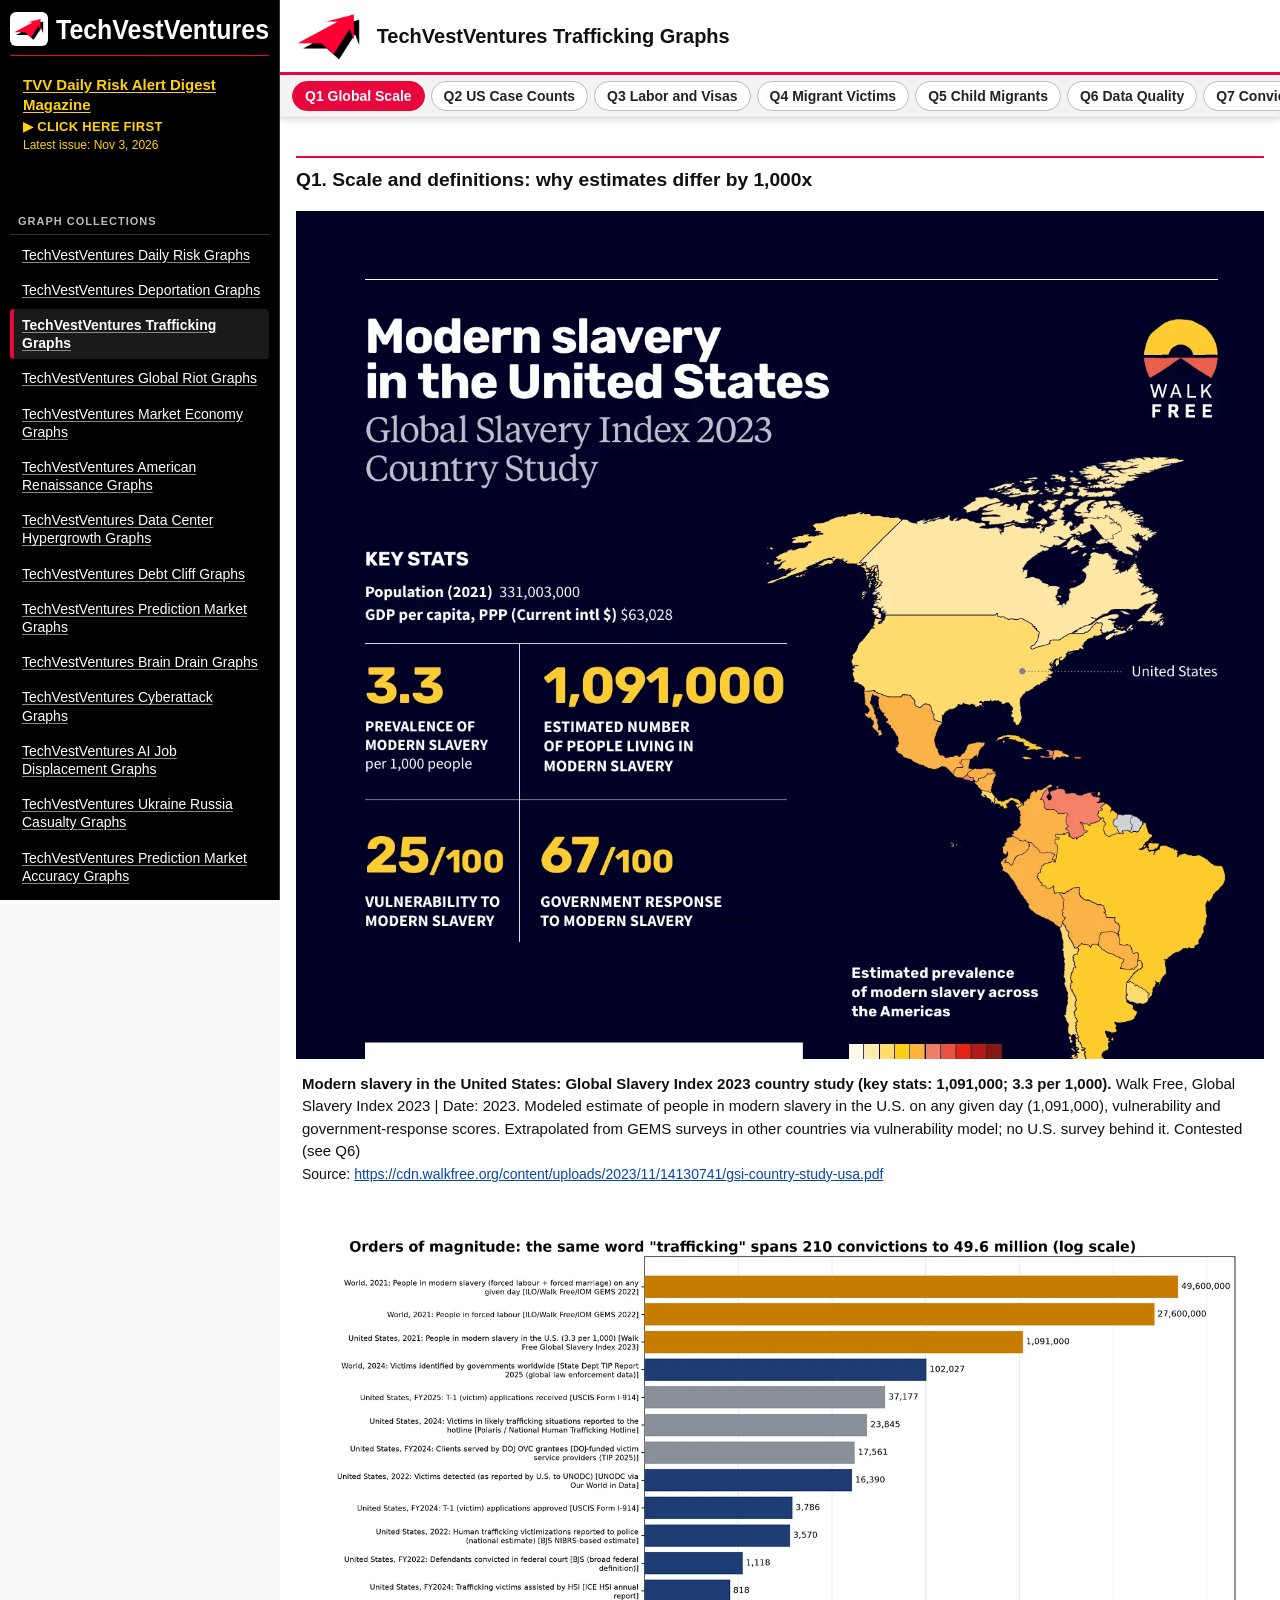
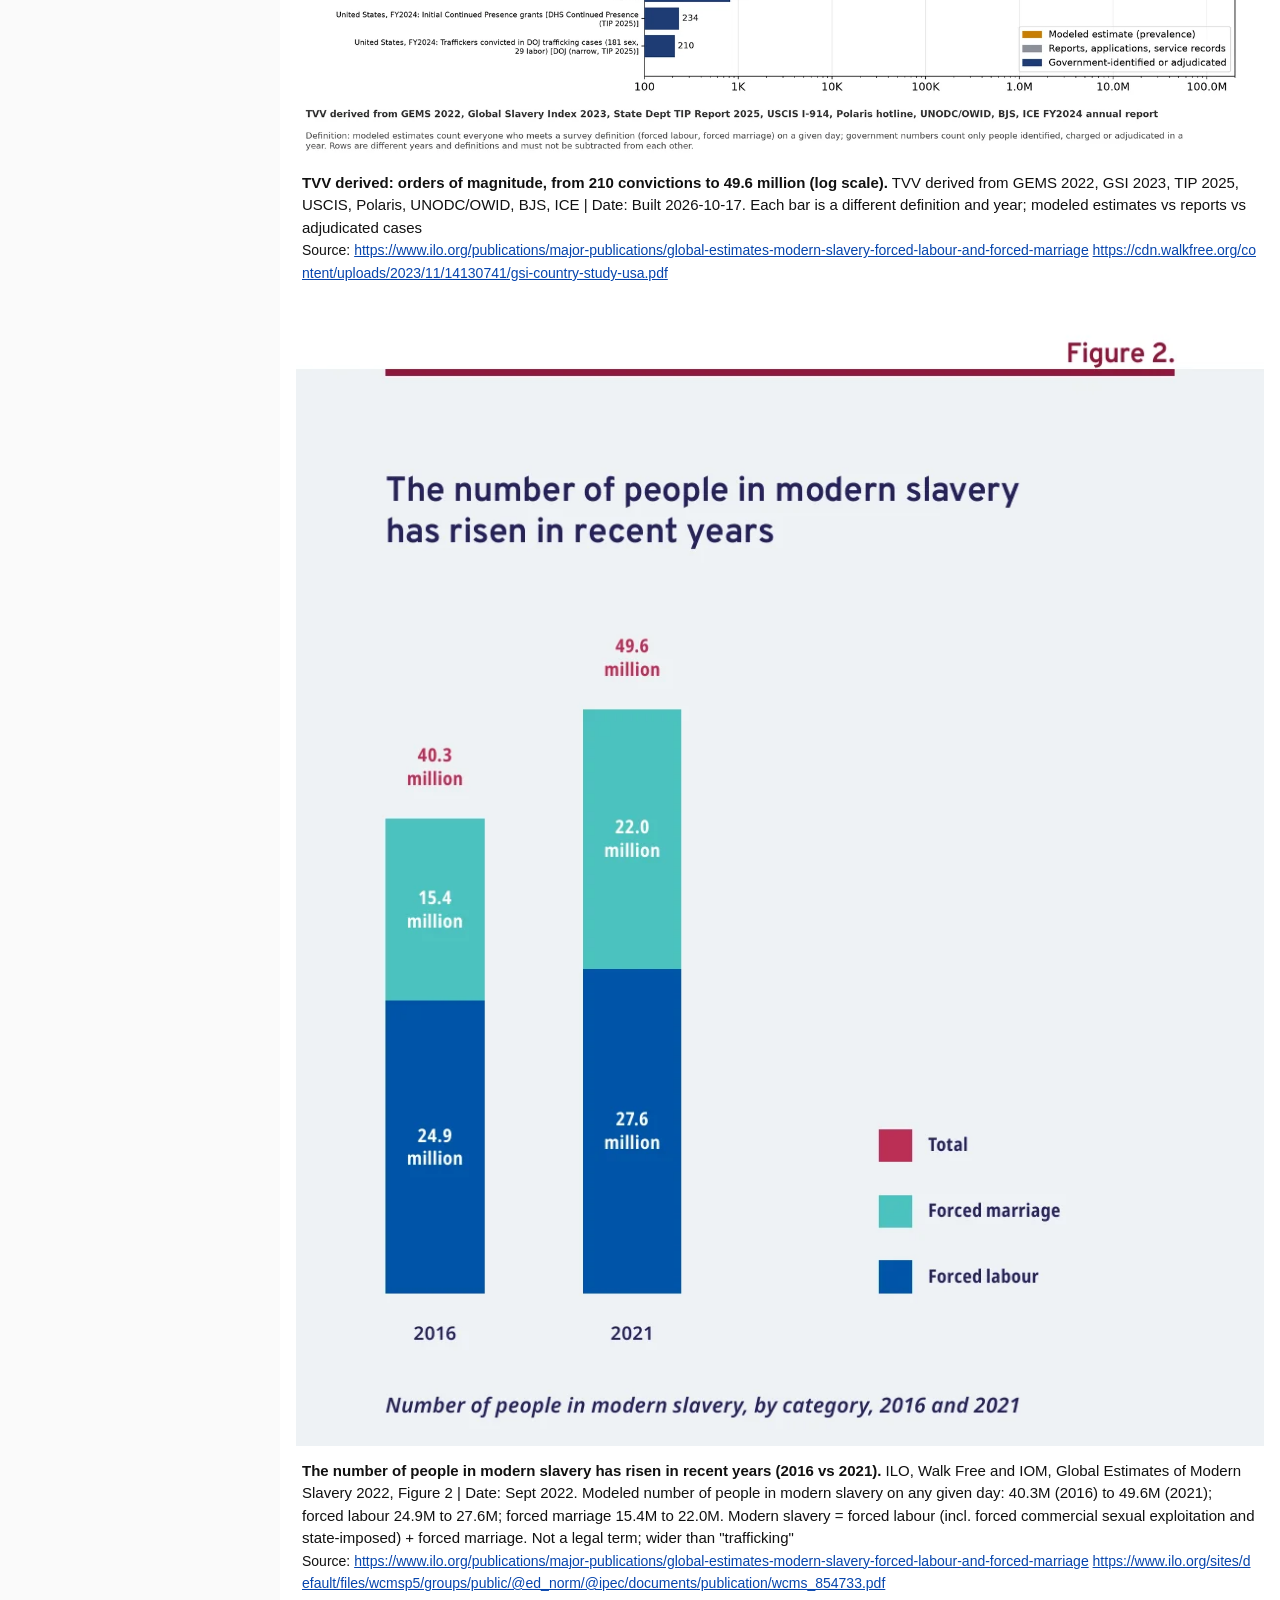
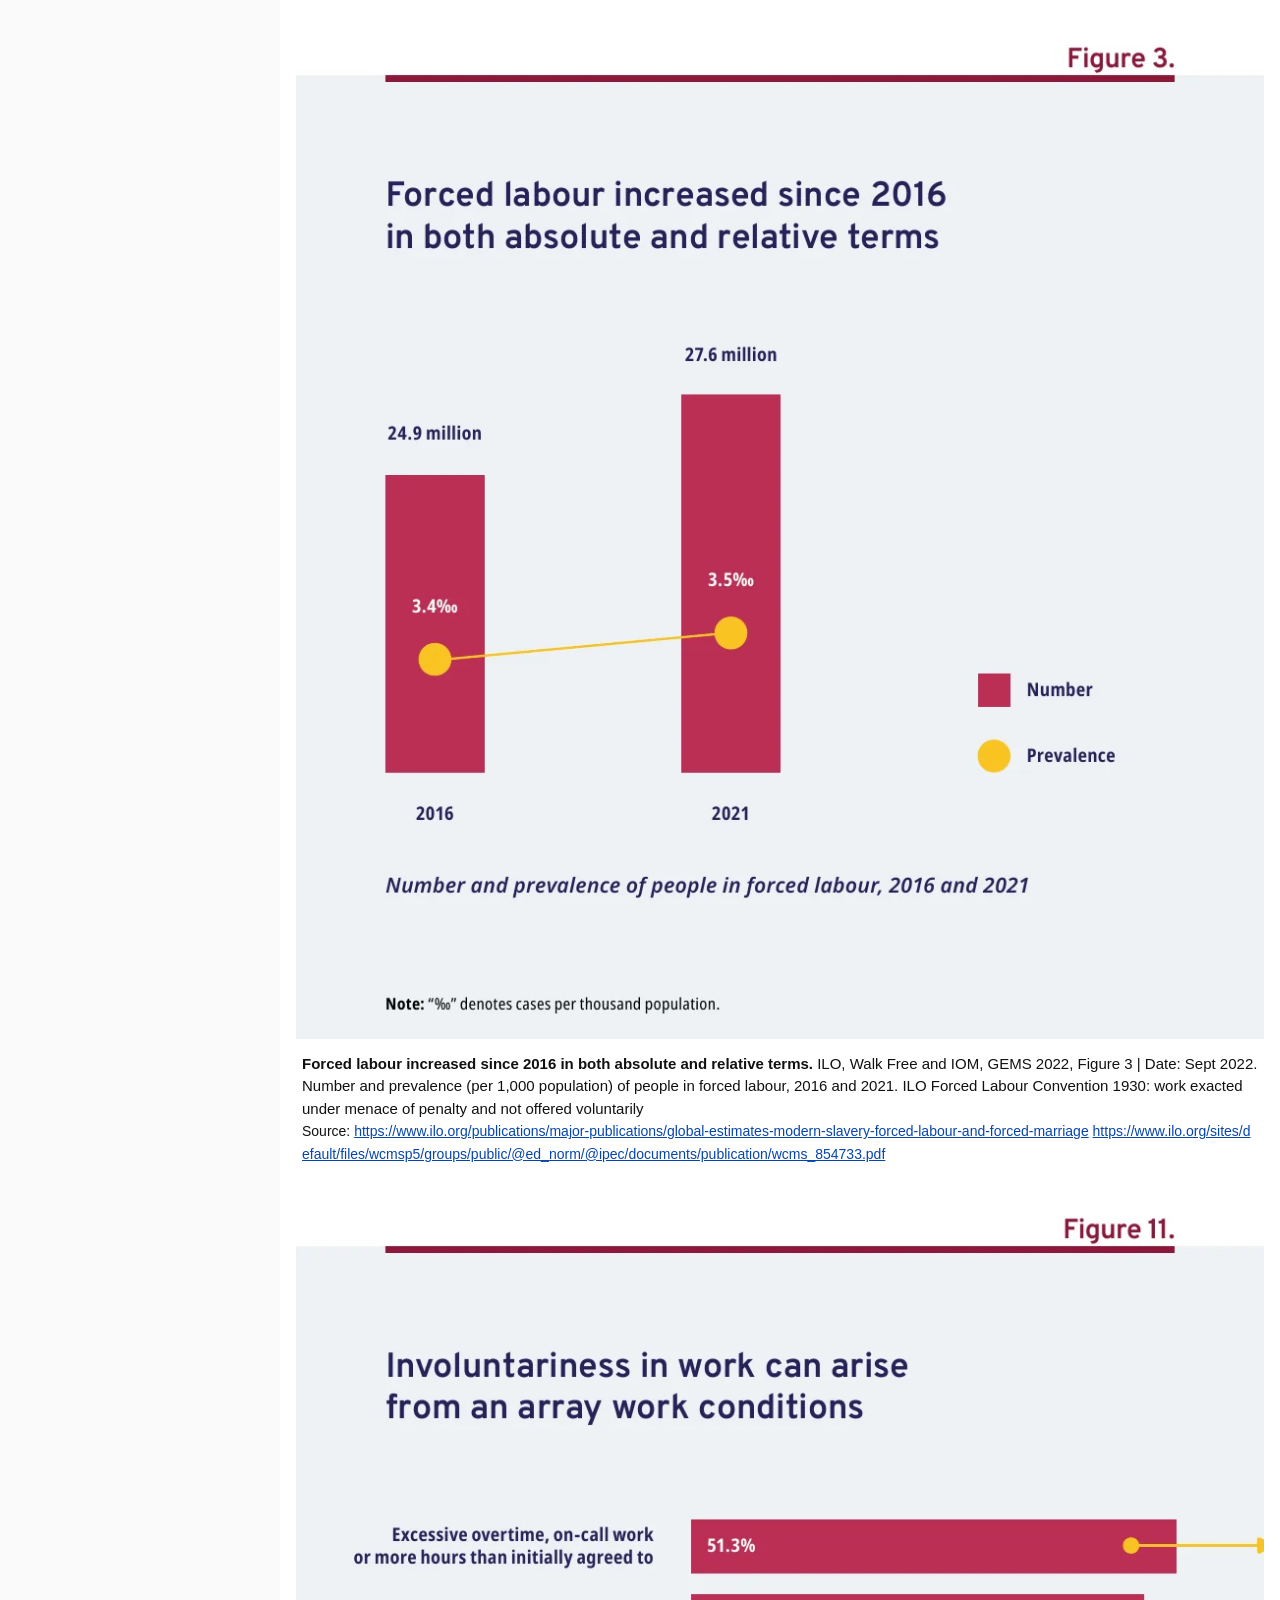
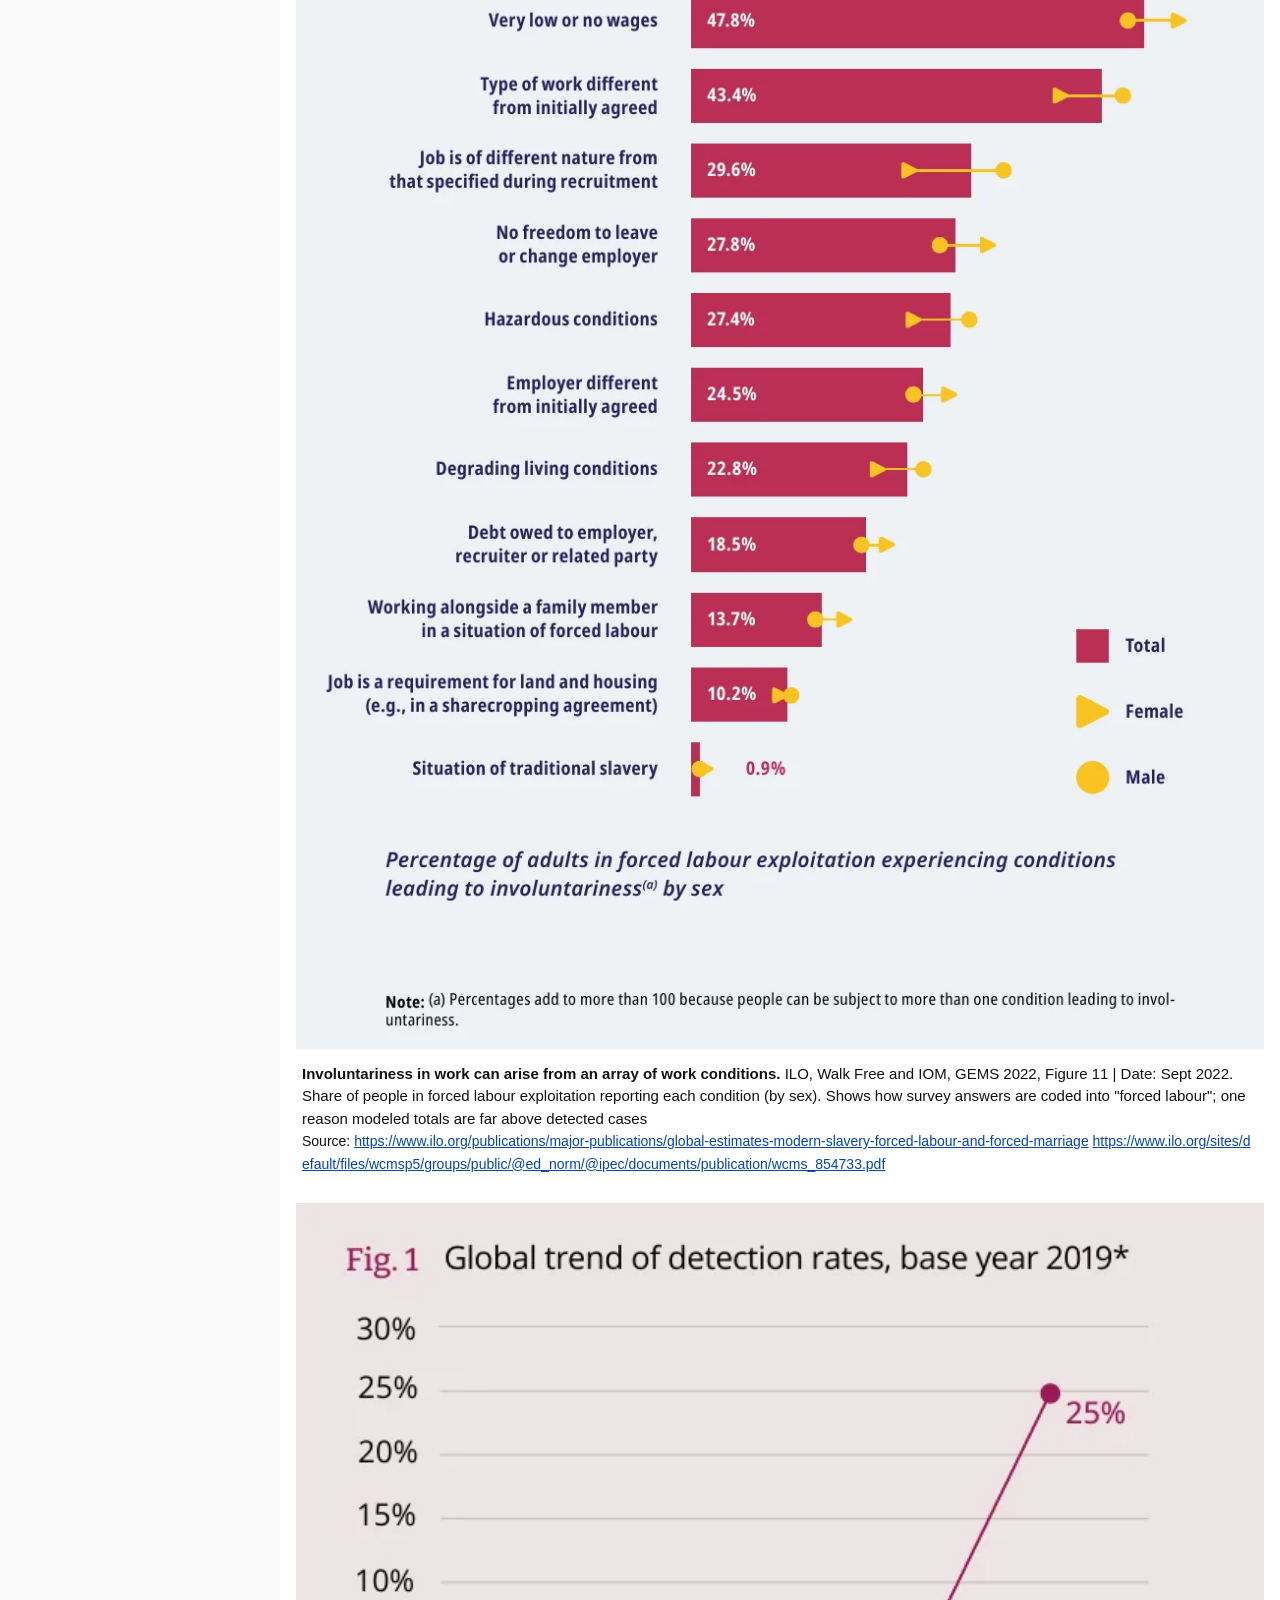
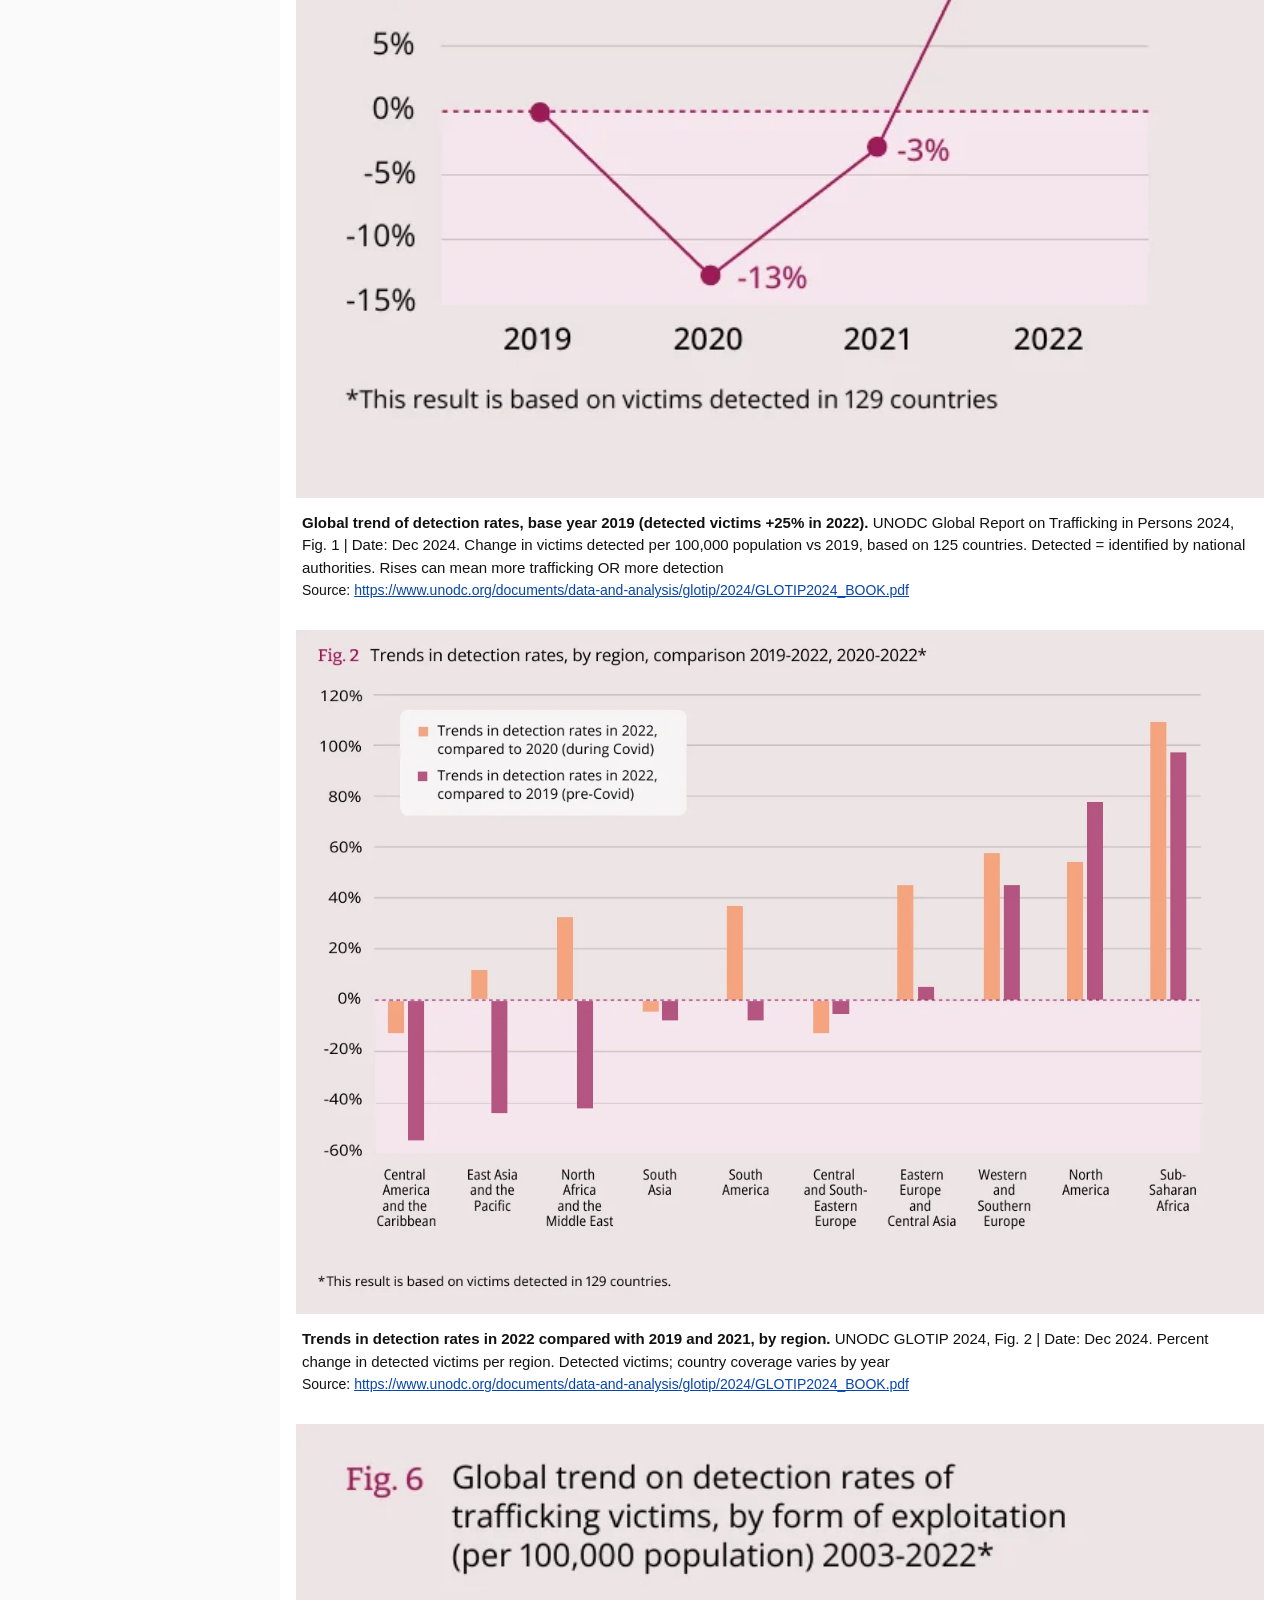
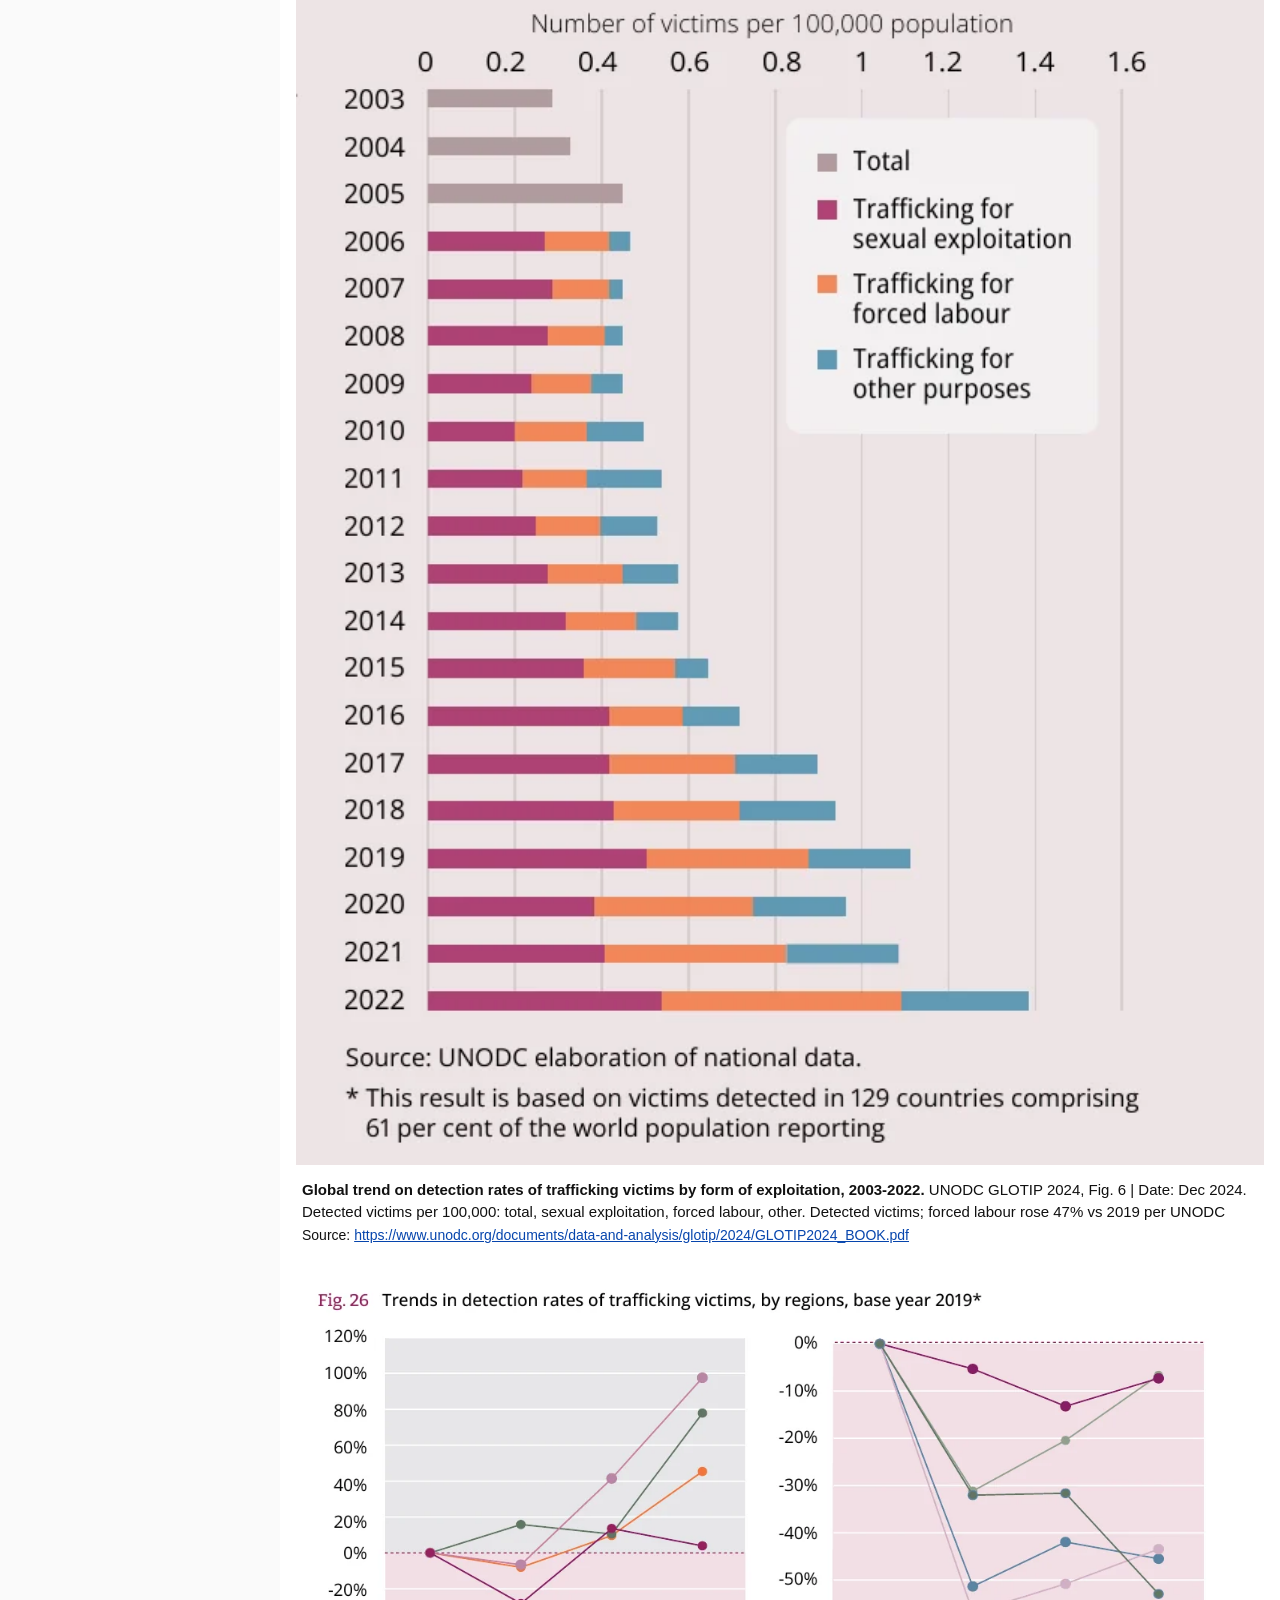
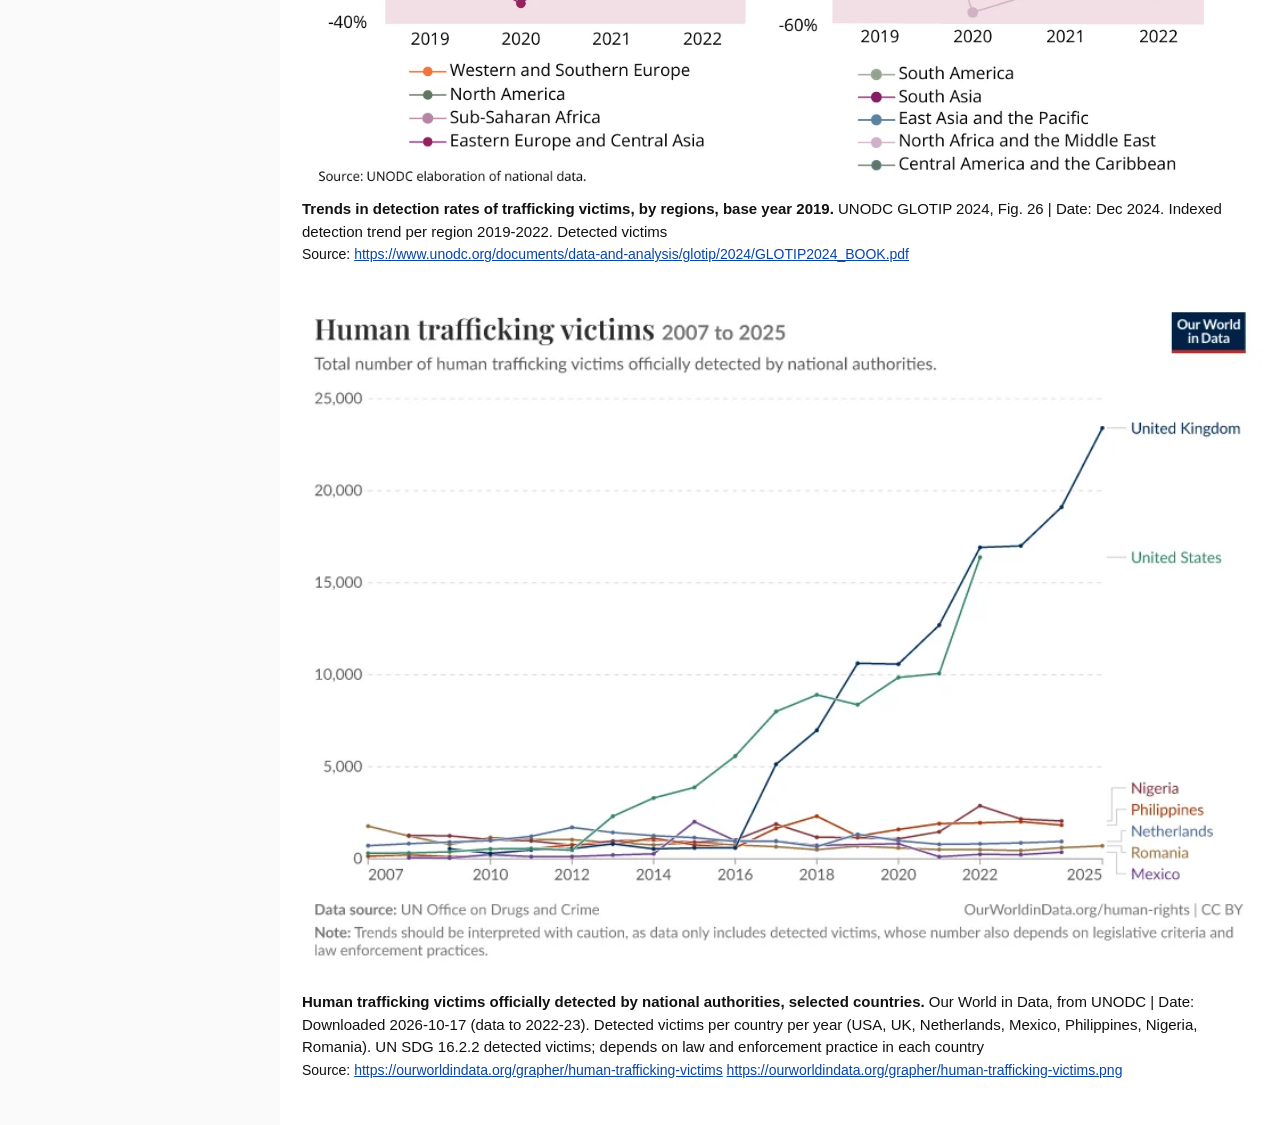
==== index.html @ c310b6e5 "Sidebar: add Prediction Market Accuracy Graphs" ====
<!doctype html><html lang="en"><head><meta charset="utf-8"><meta name="viewport" content="width=device-width,initial-scale=1"><title>TechVestVentures Trafficking Graphs</title><link rel="stylesheet" href="assets/style.css"></head><body><nav id="tvvnav" aria-label="TechVestVentures sites"><details open><summary><span class="mark"><img src="[data-uri]" alt="TechVest logo"></span><svg class="word" viewBox="0 0 214 32" preserveAspectRatio="xMinYMid meet" role="img" aria-label="TechVestVentures"><text x="0" y="26" textLength="214" lengthAdjust="spacingAndGlyphs" font-family="Arial,Helvetica,sans-serif" font-weight="700" font-size="28" fill="#fff">TechVestVentures</text></svg></summary><a class="mag" href="https://atlantean2.github.io/tvv-daily-risk-alert-digest/"><span class="t">TVV Daily Risk Alert Digest Magazine</span><span class="cta">&#9654; click here first</span><span class="sub">Latest issue: Nov 3, 2026</span></a><div class="sp2" aria-hidden="true"></div><div class="grp">Graph Collections</div><a href="https://atlantean2.github.io/tvv-daily-risk-graphs/">TechVestVentures Daily Risk Graphs</a><a href="https://atlantean2.github.io/tvv-deportation-graphs/">TechVestVentures Deportation Graphs</a><a class="cur" href="https://atlantean2.github.io/tvv-trafficking-graphs/" aria-current="page">TechVestVentures Trafficking Graphs</a><a href="https://atlantean2.github.io/tvv-global-riot-graphs/">TechVestVentures Global Riot Graphs</a><a href="https://atlantean2.github.io/tvv-market-economy-graphs/">TechVestVentures Market Economy Graphs</a><a href="https://atlantean2.github.io/tvv-american-renaissance-graphs/">TechVestVentures American Renaissance Graphs</a><a href="https://atlantean2.github.io/tvv-data-center-hypergrowth-graphs/">TechVestVentures Data Center Hypergrowth Graphs</a><a href="https://atlantean2.github.io/tvv-debt-cliff-graphs/">TechVestVentures Debt Cliff Graphs</a><a href="https://atlantean2.github.io/tvv-prediction-market-graphs/">TechVestVentures Prediction Market Graphs</a><a href="https://atlantean2.github.io/tvv-brain-drain-graphs/">TechVestVentures Brain Drain Graphs</a><a href="https://atlantean2.github.io/tvv-cyberattack-graphs/">TechVestVentures Cyberattack Graphs</a><a href="https://atlantean2.github.io/tvv-ai-job-displacement-graphs/">TechVestVentures AI Job Displacement Graphs</a><a href="https://atlantean2.github.io/tvv-ukraine-russia-casualty-graphs/">TechVestVentures Ukraine Russia Casualty Graphs</a><a href="https://atlantean2.github.io/tvv-prediction-market-accuracy-graphs/">TechVestVentures Prediction Market Accuracy Graphs</a><div class="sp5" aria-hidden="true"></div><div class="grp gold">Essays</div><a class="ess" href="https://atlantean2.github.io/tvv-daily-risk-alert-digest/essays/ai-job-displacement.html">AI Job Displacement</a><a class="ess" href="https://atlantean2.github.io/tvv-daily-risk-alert-digest/essays/prediction-markets.html">Prediction Markets</a><a class="ess" href="https://atlantean2.github.io/tvv-daily-risk-alert-digest/essays/ukraine-russia-casualty-claims.html">Ukraine vs Russia: Casualty Claims</a></details></nav><script>(function(){var d=document.querySelector('#tvvnav details');function f(){if(innerWidth>900)d.open=true}f();addEventListener('resize',f)})()</script><div id="top"><header><img src="assets/logo.png" alt="TVV logo"><h1>TechVestVentures Trafficking Graphs</h1></header><nav id="tabs" role="tablist" aria-label="Sections"><button role="tab" data-d="Q1" aria-selected="false">Q1 Global Scale</button><button role="tab" data-d="Q2" aria-selected="false">Q2 US Case Counts</button><button role="tab" data-d="Q3" aria-selected="false">Q3 Labor and Visas</button><button role="tab" data-d="Q4" aria-selected="false">Q4 Migrant Victims</button><button role="tab" data-d="Q5" aria-selected="false">Q5 Child Migrants</button><button role="tab" data-d="Q6" aria-selected="false">Q6 Data Quality</button><button role="tab" data-d="Q7" aria-selected="false">Q7 Conviction Gap</button><button role="tab" data-d="Q8" aria-selected="false">Q8 Victims by Region</button><button role="tab" data-d="Q9" aria-selected="false">Q9 EU Victims</button><button role="tab" data-d="sources" aria-selected="false">Sources</button></nav></div><main id="content"></main><script>const tabs=[...document.querySelectorAll('#tabs button')],m=document.getElementById('content'),ds=tabs.map(t=>t.dataset.d);
async function show(d){if(!ds.includes(d))d=ds[0];tabs.forEach(t=>t.setAttribute('aria-selected',t.dataset.d==d));
document.querySelector(`#tabs [data-d="${d}"]`).scrollIntoView({inline:'nearest',block:'nearest'});
m.innerHTML='<p>Loading…</p>';try{const r=await fetch('issues/'+d+'.html',{cache:'no-cache'});const doc=new DOMParser().parseFromString(await r.text(),'text/html');
const c=doc.querySelector('#issue');c.querySelectorAll('img').forEach(i=>i.setAttribute('src','issues/'+i.getAttribute('src')));
c.querySelectorAll('a[href]').forEach(a=>{const h=a.getAttribute('href');if(!/^(https?:|#)/.test(h))a.setAttribute('href','issues/'+h);if(/^http/.test(h)){a.target='_blank';a.rel='noopener'}});m.innerHTML=c.innerHTML;document.title=TT+' — '+(tabs.find(t=>t.dataset.d==d).textContent);window.scrollTo(0,0)}
catch(e){m.innerHTML='<p>Could not load '+d+'.</p>'}}
const TT=document.title;tabs.forEach(t=>t.onclick=()=>{location.hash=t.dataset.d});
addEventListener('hashchange',()=>show(location.hash.slice(1)));show(location.hash.slice(1));</script></body></html>
---- assets/style.css ----
body{margin:0;font:16px/1.5 Arial,Helvetica,sans-serif;color:#111;background:#fafafa}
#top{position:sticky;top:0;z-index:9;background:#fff;box-shadow:0 2px 6px #0002}
header{border-bottom:3px solid #e8063c;display:flex;align-items:center;gap:14px;padding:8px 16px}
header img{height:56px}header h1{font-size:1.25rem;margin:0}
#tabs{display:flex;gap:6px;overflow-x:auto;white-space:nowrap;padding:6px 12px;background:#f3f3f3;border-bottom:1px solid #ddd;-webkit-overflow-scrolling:touch}
#tabs button{flex:0 0 auto;font:600 14px Arial,sans-serif;padding:6px 12px;border:1px solid #bbb;border-radius:16px;background:#fff;color:#222;cursor:pointer}
#tabs button[aria-selected=true]{background:#e8063c;border-color:#e8063c;color:#fff}
main{max-width:1040px;margin:0 auto;padding:16px;background:#fff}
main img{width:100%;max-width:1000px;height:auto;display:block;margin:14px auto}
a{color:#0645ad;text-decoration:underline}h2{border-top:2px solid #e8063c;padding-top:8px;margin-top:22px;font-size:1.2rem;font-weight:700;scroll-margin-top:130px}
main table{width:100%;border-collapse:collapse}main td{display:block;width:100%;padding:0}main td:empty{display:none}
ul.items{margin-left:24px;padding-left:1.1em}
.action-box{border:3px solid #e8063c;padding:10px 14px;margin:20px 0}ul.items li{margin:6px 0}
@media(max-width:600px){header img{height:40px}header h1{font-size:1rem}}
figure.g{margin:0 0 28px;padding:0}figure.g figcaption{font-size:15px;margin:4px 6px}figure.g .t{font-weight:700}
figure.g .s{font-size:14px;word-break:break-all}ul.src li{margin:4px 0;word-break:break-all}
figure.g.w{display:grid;grid-template-columns:minmax(0,7fr) minmax(260px,3fr);gap:22px;align-items:start;margin:0 0 40px}
figure.g.w img{width:100%;height:auto;max-width:none}
figure.g.w figcaption{font-size:18px;line-height:1.5;margin:0}figure.g.w figcaption p{margin:0 0 12px}
figure.g.w figcaption .t{font-weight:700;display:block;margin-bottom:8px}
.wk{border-left:4px solid #8B0000;background:#faf3f3;padding:10px 14px;margin:0 0 24px;font-size:17px;line-height:1.5}
figure.g.w ul{margin:0 0 12px;padding-left:1.1em;font-size:16px}figure.g.w li{margin:4px 0}figure.g.w p.nt{font-size:15px;color:#444}
@media(max-width:1100px){figure.g.w{grid-template-columns:1fr}}
#tvvnav{position:fixed;left:0;top:0;bottom:0;width:280px;box-sizing:border-box;padding:12px 10px;background:#000;color:#fff;border-right:1px solid #333;font-family:Arial,Helvetica,sans-serif;overflow-y:auto;z-index:20}
#tvvnav summary{list-style:none;cursor:default;display:flex;align-items:center;gap:8px;border-bottom:1px solid #e8063c;padding-bottom:9px;margin-bottom:10px}
#tvvnav summary::-webkit-details-marker{display:none}
#tvvnav .mark{flex:0 0 auto;width:38px;height:34px;background:#fff;border-radius:6px;display:flex;align-items:center;justify-content:center}
#tvvnav .mark img{width:32px;height:auto;display:block}
#tvvnav .word{flex:1 1 auto;min-width:0;height:32px;display:block}
#tvvnav a,#tvvnav span.soon{display:block;font-size:14px;padding:7px 8px;margin:3px 0;border-radius:4px;line-height:1.3;border-left:4px solid transparent}
#tvvnav a{color:#fff;text-decoration:underline;text-decoration-color:#888;text-underline-offset:2px}
#tvvnav a:hover,#tvvnav a:focus{background:#222;text-decoration-color:#fff}
#tvvnav a.cur{font-weight:700;border-left-color:#e8063c;background:#1a1a1a}
#tvvnav span.soon{color:#888;font-style:italic}
#tvvnav a.mag{background:#ffd400;color:#000;font-weight:700;font-size:15px;text-decoration:none;border-left:4px solid #ffd400;padding:9px 9px 8px;margin-bottom:10px}
#tvvnav a.mag:hover,#tvvnav a.mag:focus{background:#ffe766}
#tvvnav a.mag.cur{border-left-color:#e8063c}
#tvvnav a.mag .t{text-decoration:underline;text-underline-offset:2px}
#tvvnav a.mag .cta{display:block;margin-top:5px;font-size:13px;font-weight:700;text-transform:uppercase;letter-spacing:.3px}
#tvvnav a.mag .sub{display:block;font-size:12px;font-weight:400;margin-top:2px}
#tvvnav a.mag:not(.cur){background:transparent;color:#ffd400;border-left:4px solid transparent}
#tvvnav a.mag:not(.cur):hover,#tvvnav a.mag:not(.cur):focus{background:#1a1a1a}
#tvvnav .sp2{height:2.6em}#tvvnav .sp5{height:6.5em}
#tvvnav .grp{font-size:11px;font-weight:700;letter-spacing:1px;text-transform:uppercase;color:#bbb;padding:0 8px 4px;margin:0 0 4px;border-bottom:1px solid #333}
#tvvnav .grp.gold{color:#ffd400;border-bottom-color:#5a4b00}
#tvvnav a.ess{color:#ffd400;font-weight:700;text-decoration-color:#8a7300}
#tvvnav a.ess:hover,#tvvnav a.ess:focus{background:#1a1a1a;text-decoration-color:#ffd400}
#tvvnav a.ess.cur{background:#ffd400;color:#000;border-left-color:#e8063c;text-decoration:none}
body{padding-left:280px}
@media(max-width:900px){body{padding-left:0}#tvvnav{position:static;width:auto;border-right:0;border-bottom:2px solid #e8063c;padding:8px 12px}
#tvvnav summary{cursor:pointer;margin:0;border:0;padding:2px 0}#tvvnav .word{max-width:250px}
#tvvnav summary::after{content:"\2630";color:#fff;font-size:22px;margin-left:auto;padding-left:8px}}
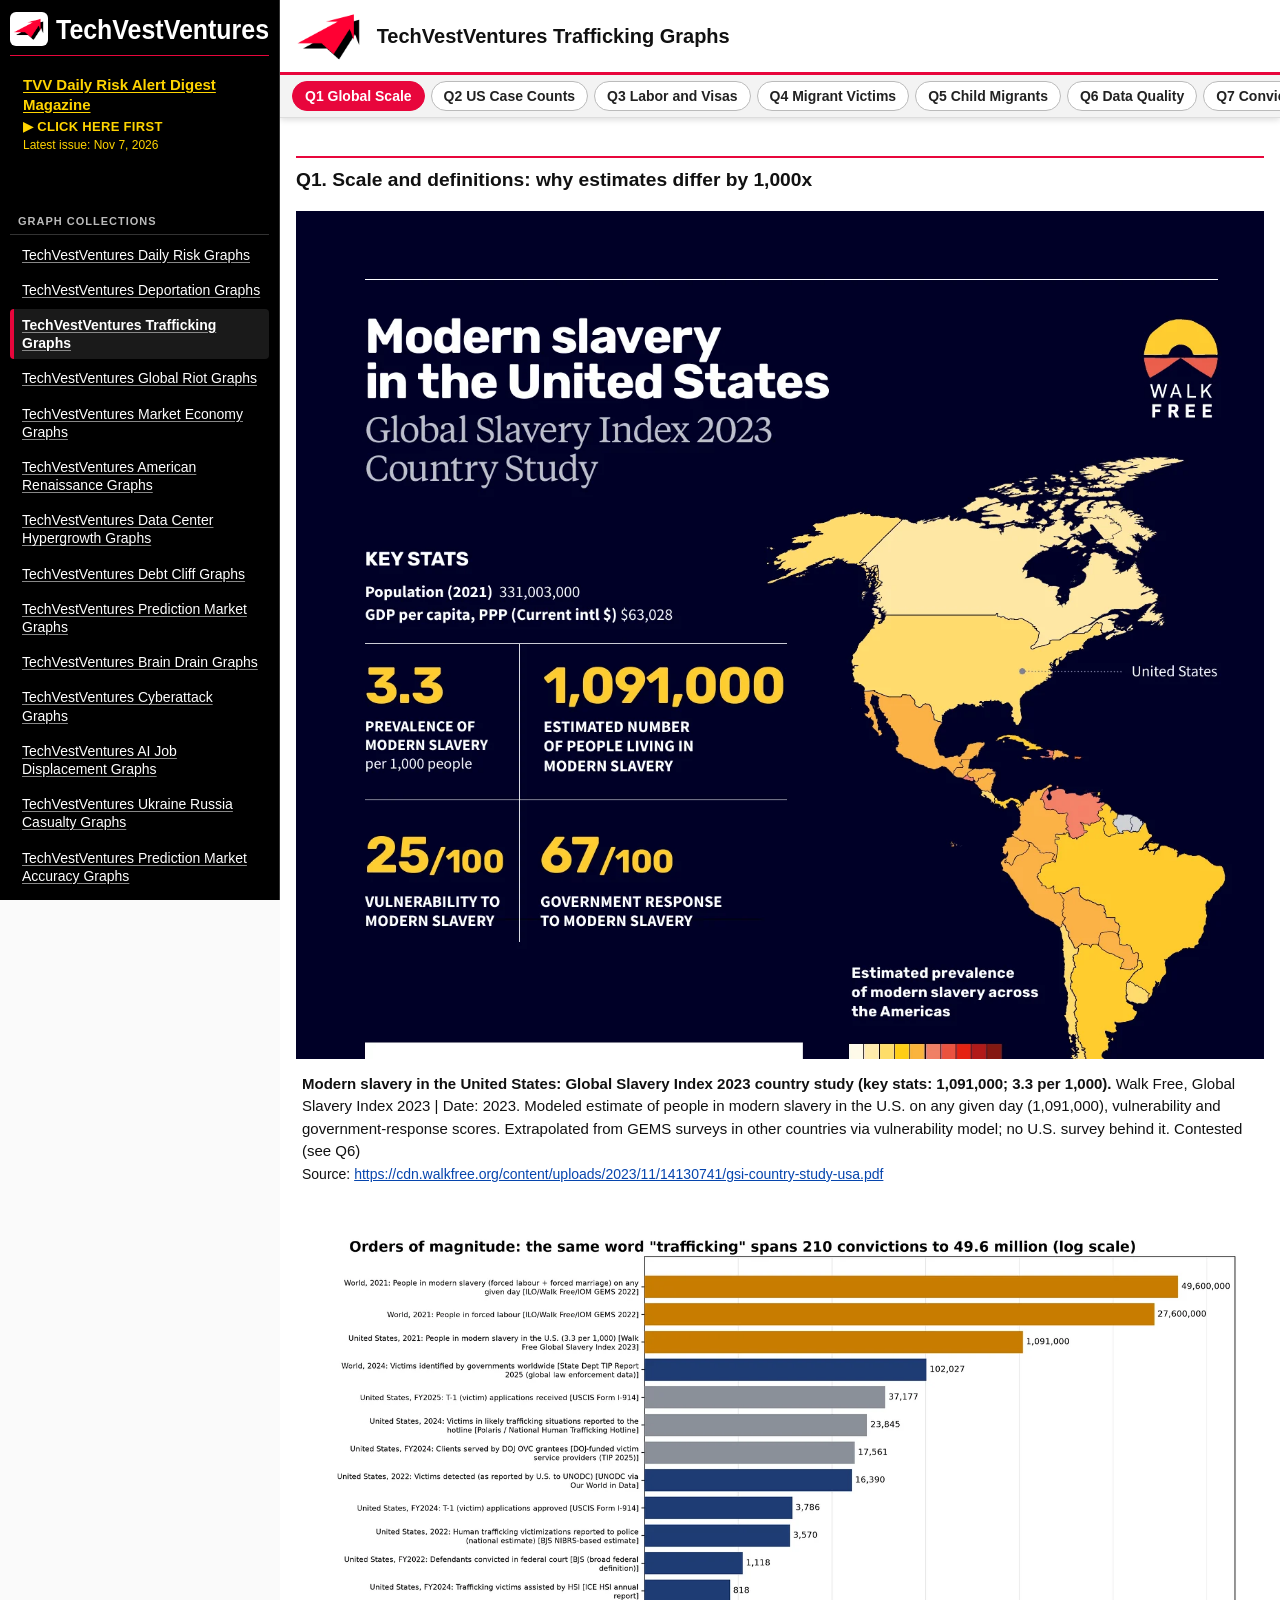
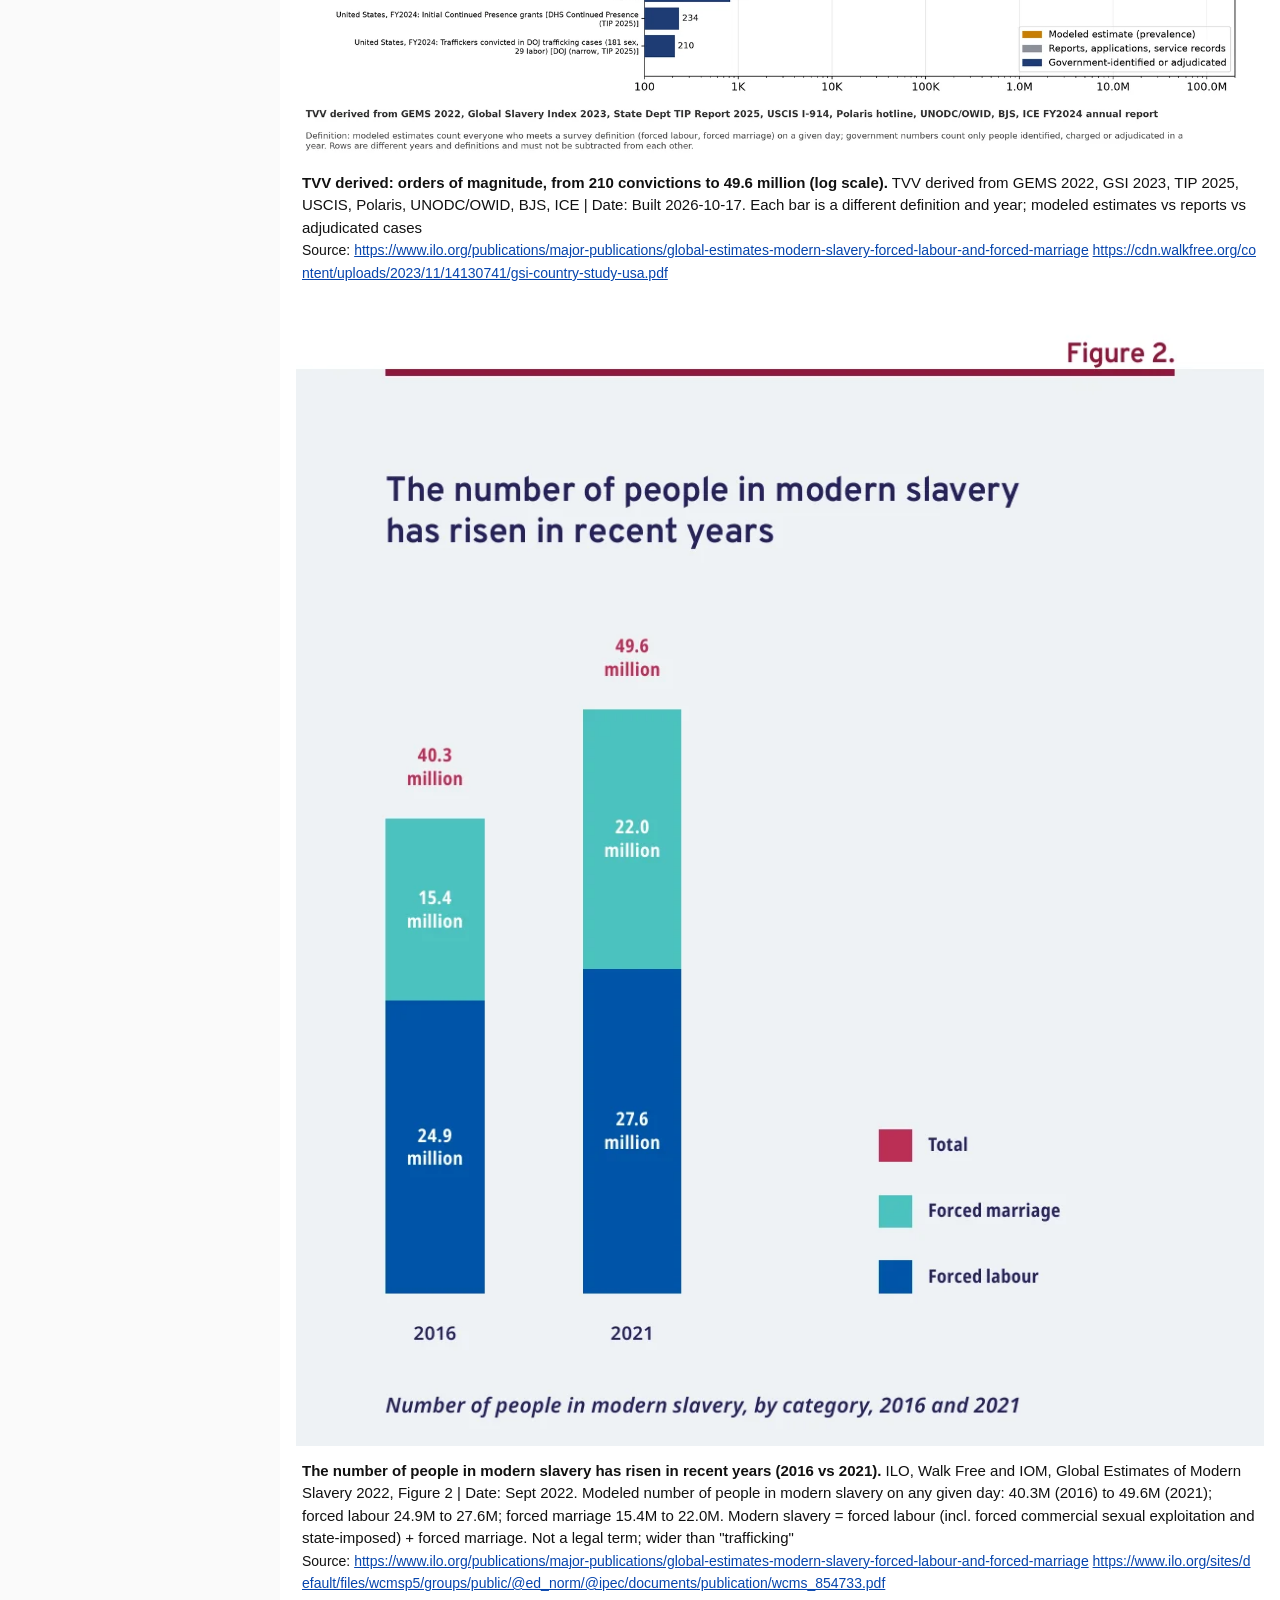
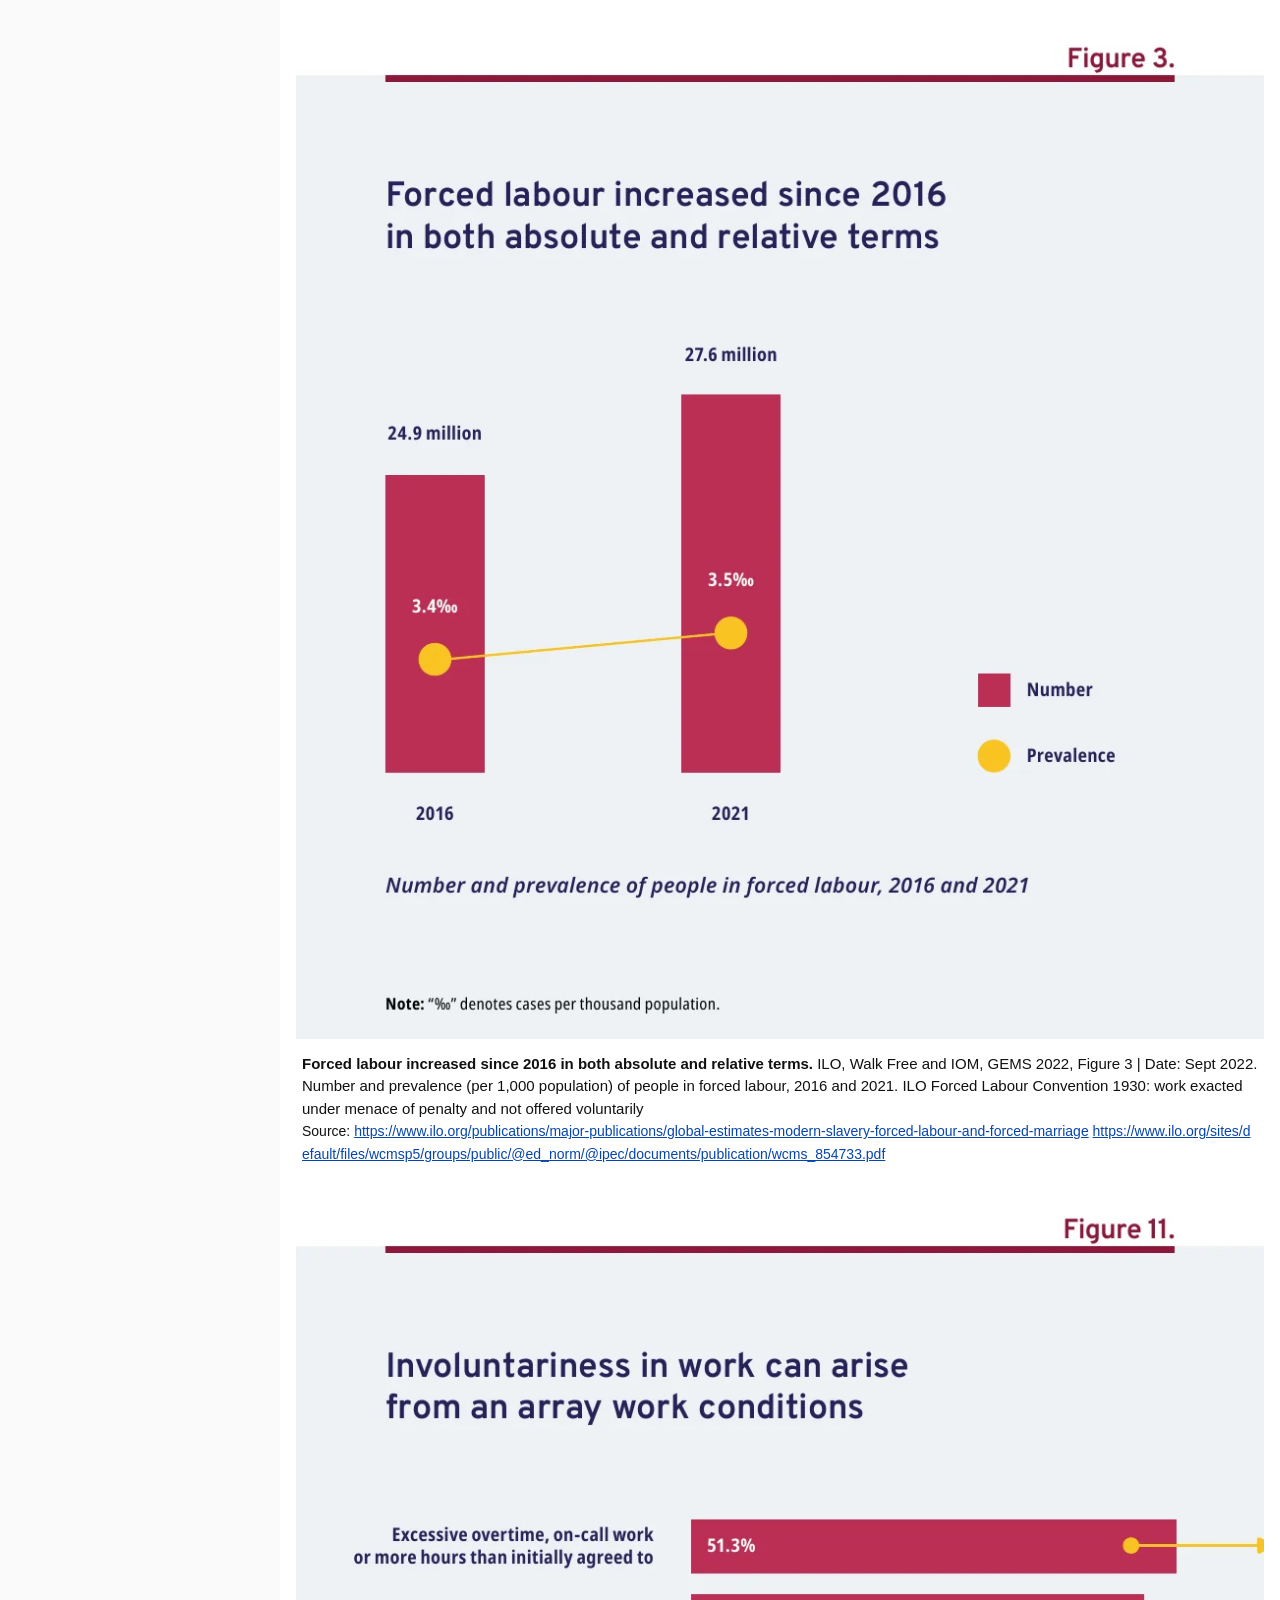
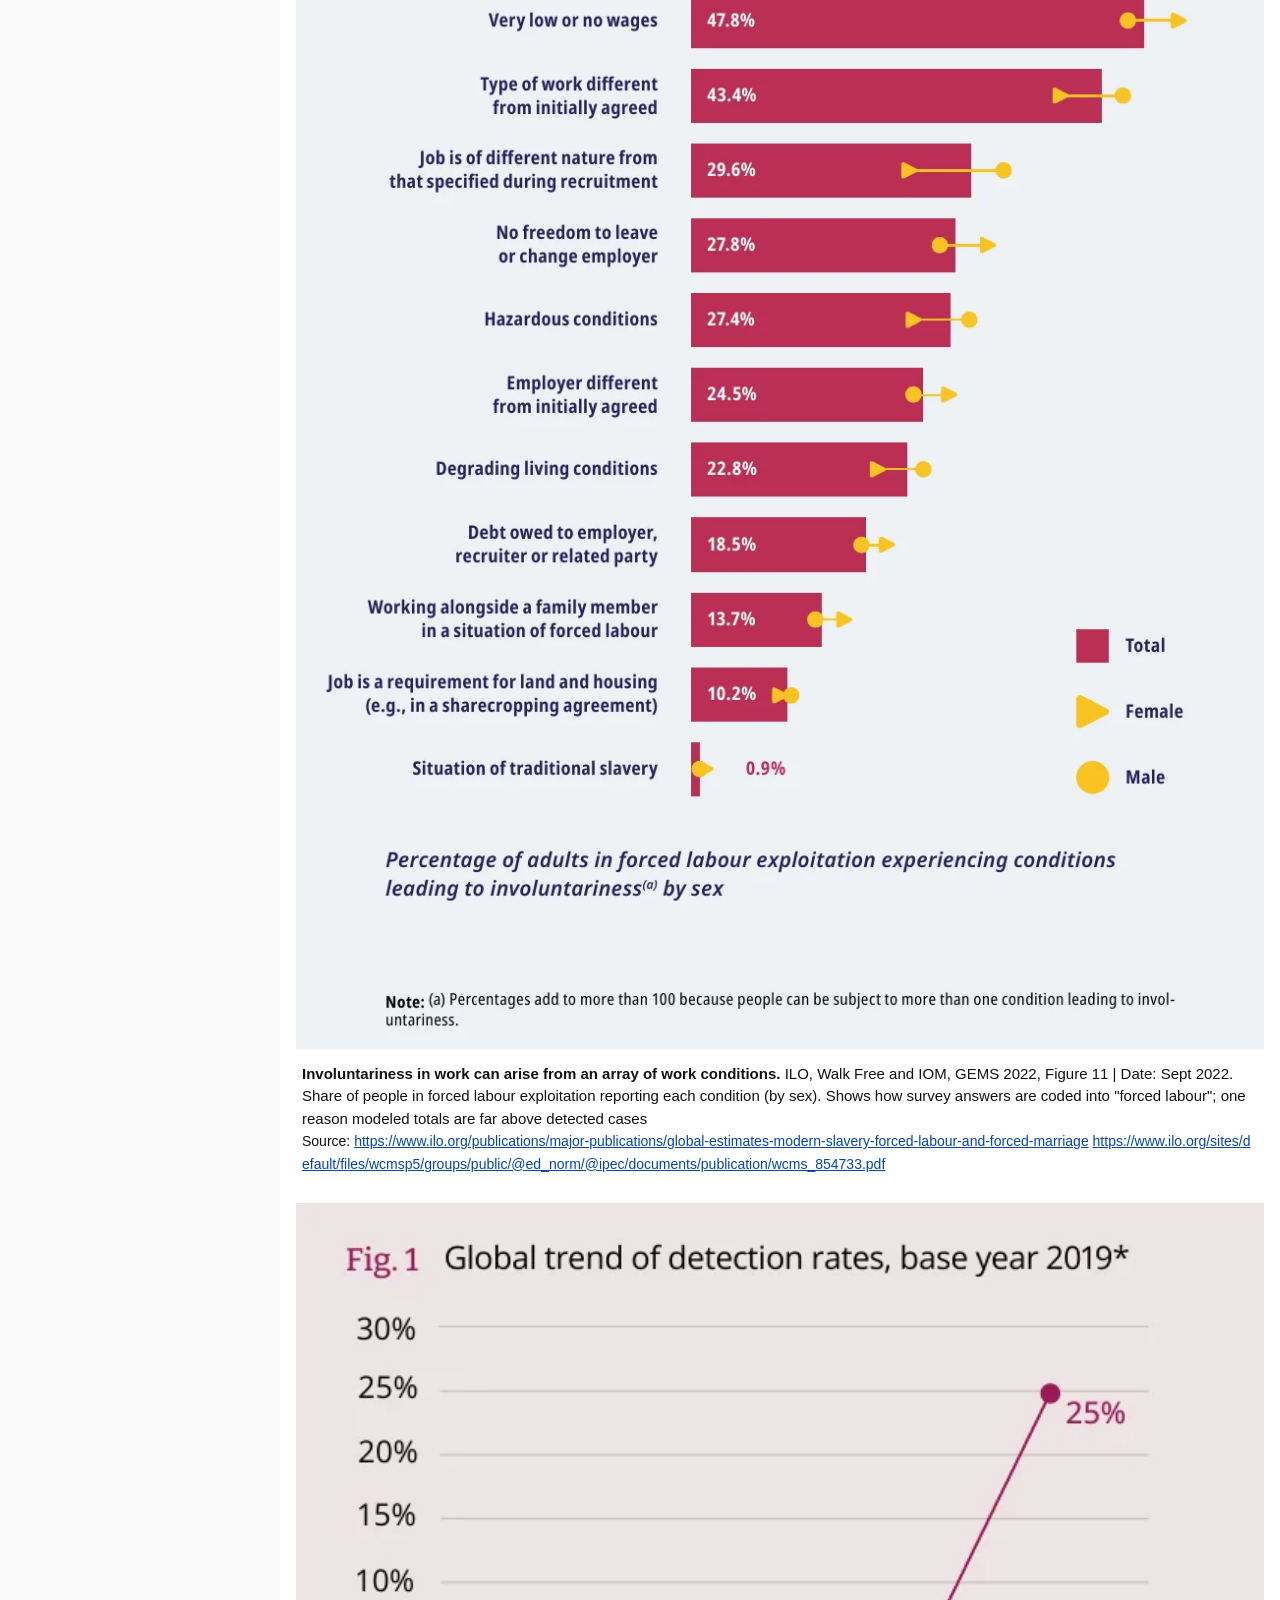
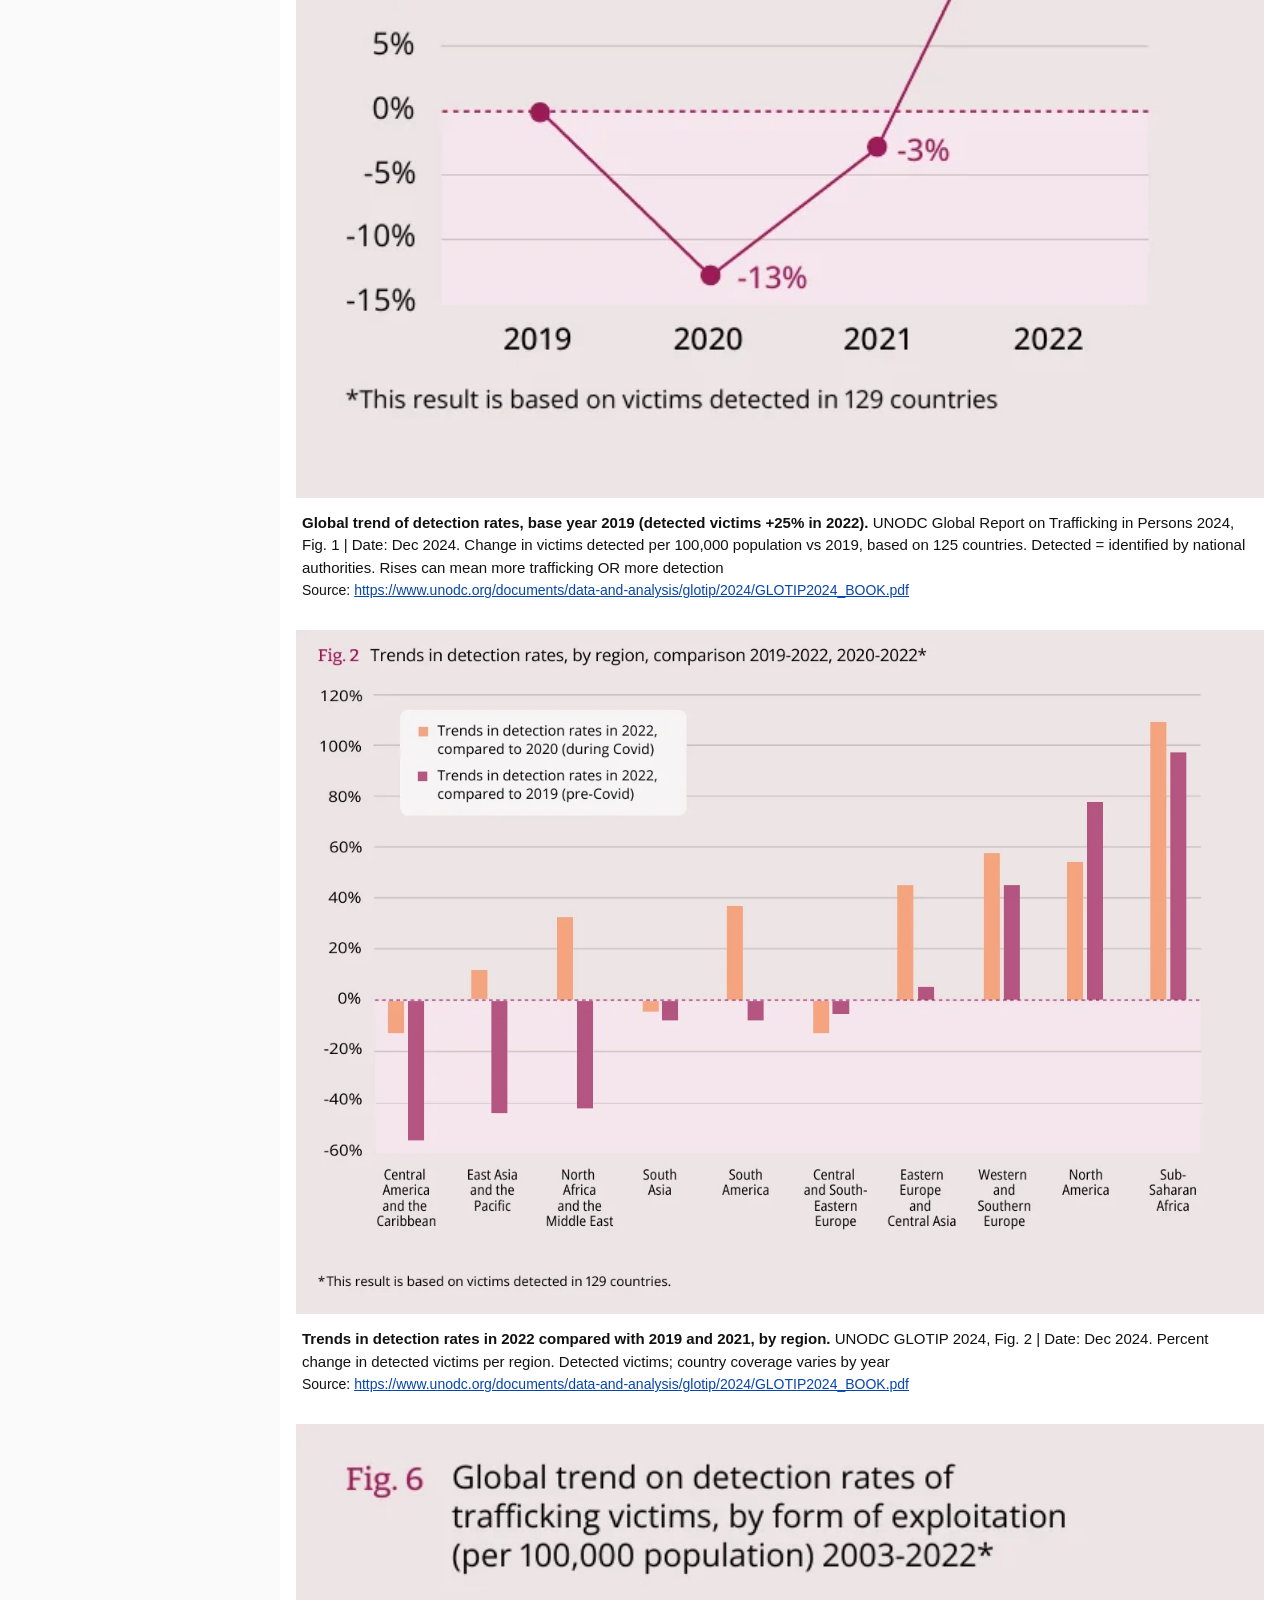
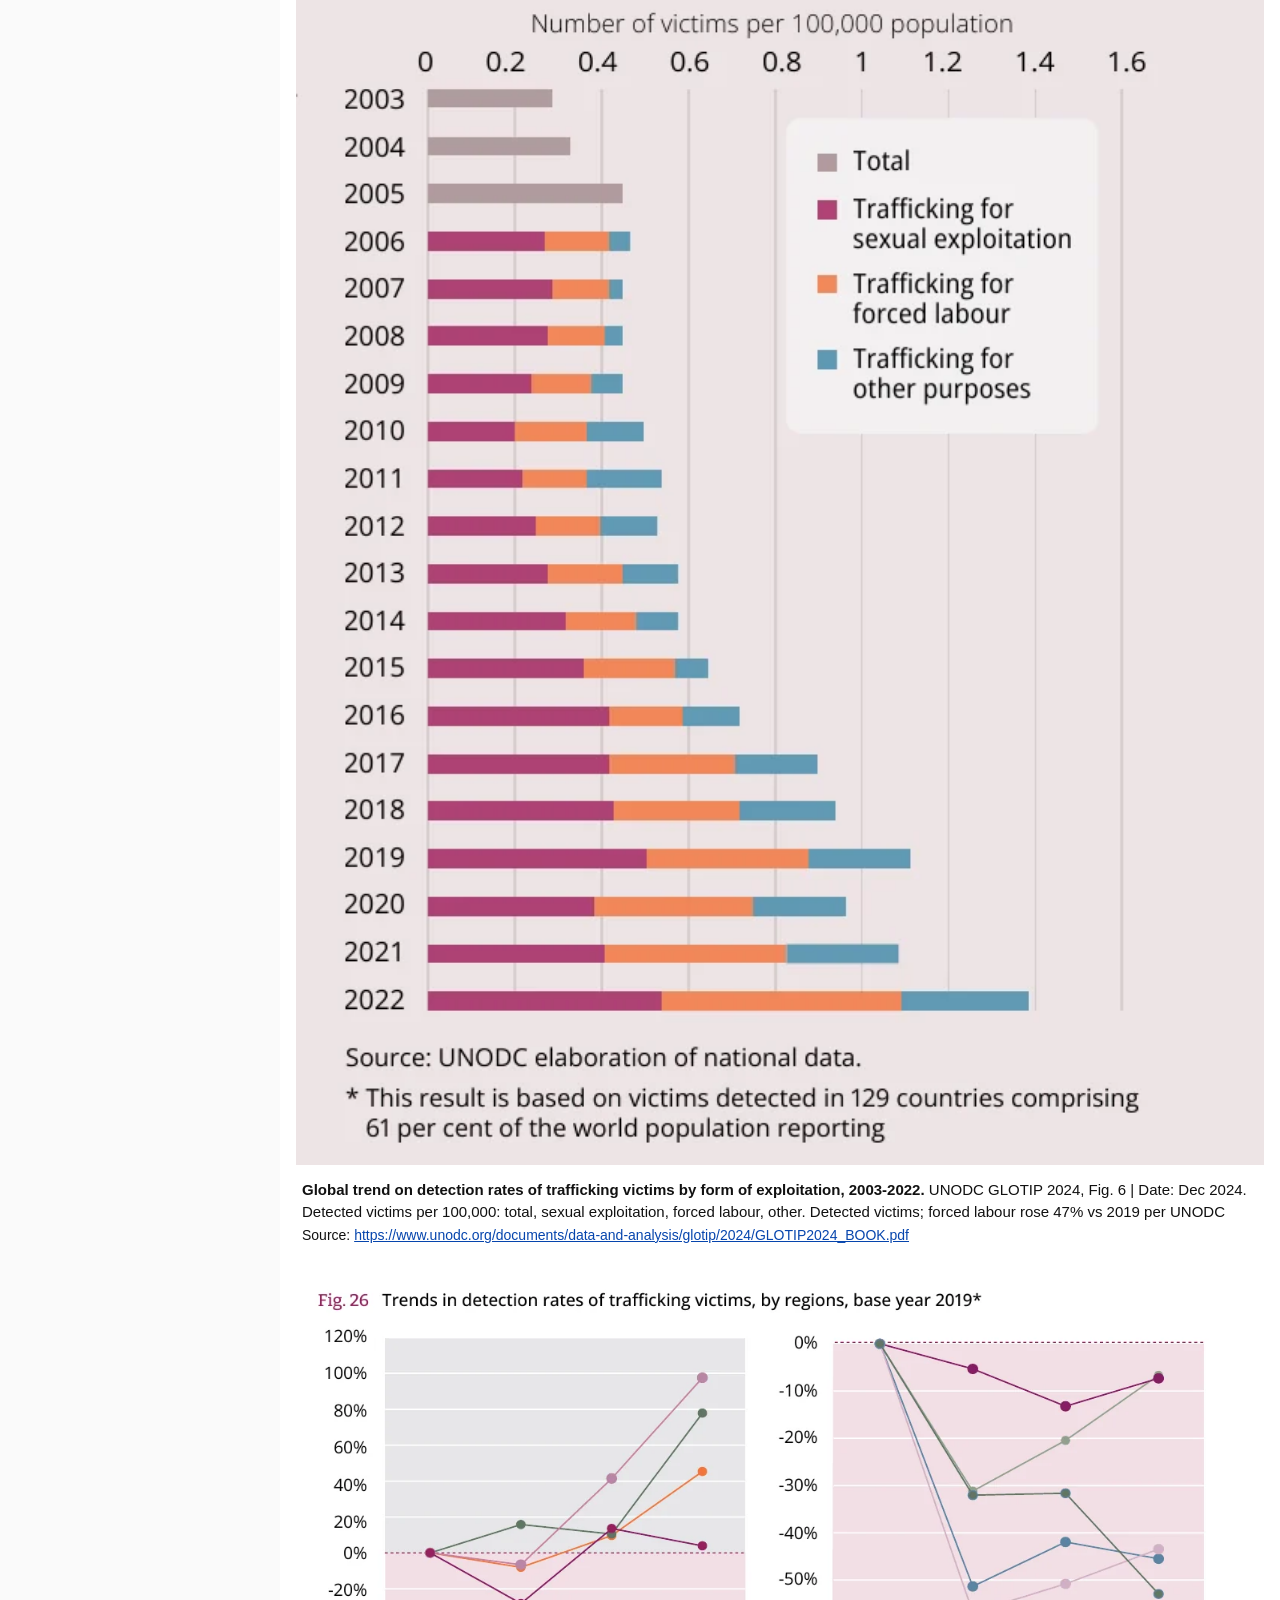
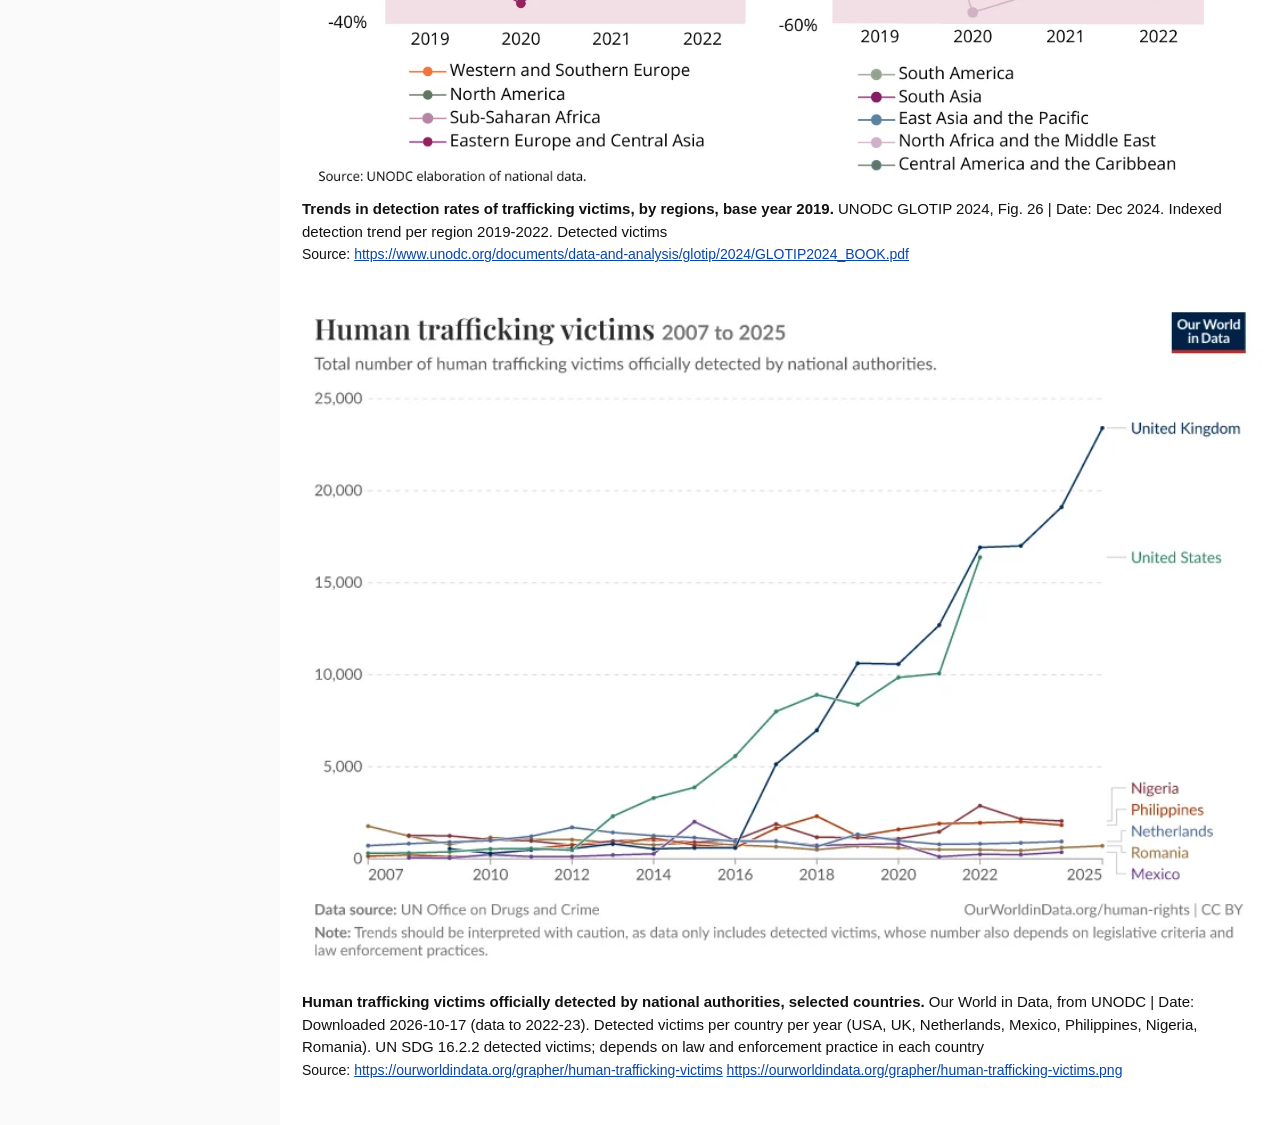
==== commit ca51f405: "Weekly Focus graphs 2026-11-08" ====
--- a/index.html
+++ b/index.html
@@ -1,4 +1,4 @@
-<!doctype html><html lang="en"><head><meta charset="utf-8"><meta name="viewport" content="width=device-width,initial-scale=1"><title>TechVestVentures Trafficking Graphs</title><link rel="stylesheet" href="assets/style.css"></head><body><nav id="tvvnav" aria-label="TechVestVentures sites"><details open><summary><span class="mark"><img src="[data-uri]" alt="TechVest logo"></span><svg class="word" viewBox="0 0 214 32" preserveAspectRatio="xMinYMid meet" role="img" aria-label="TechVestVentures"><text x="0" y="26" textLength="214" lengthAdjust="spacingAndGlyphs" font-family="Arial,Helvetica,sans-serif" font-weight="700" font-size="28" fill="#fff">TechVestVentures</text></svg></summary><a class="mag" href="https://atlantean2.github.io/tvv-daily-risk-alert-digest/"><span class="t">TVV Daily Risk Alert Digest Magazine</span><span class="cta">&#9654; click here first</span><span class="sub">Latest issue: Nov 3, 2026</span></a><div class="sp2" aria-hidden="true"></div><div class="grp">Graph Collections</div><a href="https://atlantean2.github.io/tvv-daily-risk-graphs/">TechVestVentures Daily Risk Graphs</a><a href="https://atlantean2.github.io/tvv-deportation-graphs/">TechVestVentures Deportation Graphs</a><a class="cur" href="https://atlantean2.github.io/tvv-trafficking-graphs/" aria-current="page">TechVestVentures Trafficking Graphs</a><a href="https://atlantean2.github.io/tvv-global-riot-graphs/">TechVestVentures Global Riot Graphs</a><a href="https://atlantean2.github.io/tvv-market-economy-graphs/">TechVestVentures Market Economy Graphs</a><a href="https://atlantean2.github.io/tvv-american-renaissance-graphs/">TechVestVentures American Renaissance Graphs</a><a href="https://atlantean2.github.io/tvv-data-center-hypergrowth-graphs/">TechVestVentures Data Center Hypergrowth Graphs</a><a href="https://atlantean2.github.io/tvv-debt-cliff-graphs/">TechVestVentures Debt Cliff Graphs</a><a href="https://atlantean2.github.io/tvv-prediction-market-graphs/">TechVestVentures Prediction Market Graphs</a><a href="https://atlantean2.github.io/tvv-brain-drain-graphs/">TechVestVentures Brain Drain Graphs</a><a href="https://atlantean2.github.io/tvv-cyberattack-graphs/">TechVestVentures Cyberattack Graphs</a><a href="https://atlantean2.github.io/tvv-ai-job-displacement-graphs/">TechVestVentures AI Job Displacement Graphs</a><a href="https://atlantean2.github.io/tvv-ukraine-russia-casualty-graphs/">TechVestVentures Ukraine Russia Casualty Graphs</a><a href="https://atlantean2.github.io/tvv-prediction-market-accuracy-graphs/">TechVestVentures Prediction Market Accuracy Graphs</a><div class="sp5" aria-hidden="true"></div><div class="grp gold">Essays</div><a class="ess" href="https://atlantean2.github.io/tvv-daily-risk-alert-digest/essays/ai-job-displacement.html">AI Job Displacement</a><a class="ess" href="https://atlantean2.github.io/tvv-daily-risk-alert-digest/essays/prediction-markets.html">Prediction Markets</a><a class="ess" href="https://atlantean2.github.io/tvv-daily-risk-alert-digest/essays/ukraine-russia-casualty-claims.html">Ukraine vs Russia: Casualty Claims</a></details></nav><script>(function(){var d=document.querySelector('#tvvnav details');function f(){if(innerWidth>900)d.open=true}f();addEventListener('resize',f)})()</script><div id="top"><header><img src="assets/logo.png" alt="TVV logo"><h1>TechVestVentures Trafficking Graphs</h1></header><nav id="tabs" role="tablist" aria-label="Sections"><button role="tab" data-d="Q1" aria-selected="false">Q1 Global Scale</button><button role="tab" data-d="Q2" aria-selected="false">Q2 US Case Counts</button><button role="tab" data-d="Q3" aria-selected="false">Q3 Labor and Visas</button><button role="tab" data-d="Q4" aria-selected="false">Q4 Migrant Victims</button><button role="tab" data-d="Q5" aria-selected="false">Q5 Child Migrants</button><button role="tab" data-d="Q6" aria-selected="false">Q6 Data Quality</button><button role="tab" data-d="Q7" aria-selected="false">Q7 Conviction Gap</button><button role="tab" data-d="Q8" aria-selected="false">Q8 Victims by Region</button><button role="tab" data-d="Q9" aria-selected="false">Q9 EU Victims</button><button role="tab" data-d="sources" aria-selected="false">Sources</button></nav></div><main id="content"></main><script>const tabs=[...document.querySelectorAll('#tabs button')],m=document.getElementById('content'),ds=tabs.map(t=>t.dataset.d);
+<!doctype html><html lang="en"><head><meta charset="utf-8"><meta name="viewport" content="width=device-width,initial-scale=1"><title>TechVestVentures Trafficking Graphs</title><link rel="stylesheet" href="assets/style.css"></head><body><nav id="tvvnav" aria-label="TechVestVentures sites"><details open><summary><span class="mark"><img src="[data-uri]" alt="TechVest logo"></span><svg class="word" viewBox="0 0 214 32" preserveAspectRatio="xMinYMid meet" role="img" aria-label="TechVestVentures"><text x="0" y="26" textLength="214" lengthAdjust="spacingAndGlyphs" font-family="Arial,Helvetica,sans-serif" font-weight="700" font-size="28" fill="#fff">TechVestVentures</text></svg></summary><a class="mag" href="https://atlantean2.github.io/tvv-daily-risk-alert-digest/"><span class="t">TVV Daily Risk Alert Digest Magazine</span><span class="cta">&#9654; click here first</span><span class="sub">Latest issue: Nov 7, 2026</span></a><div class="sp2" aria-hidden="true"></div><div class="grp">Graph Collections</div><a href="https://atlantean2.github.io/tvv-daily-risk-graphs/">TechVestVentures Daily Risk Graphs</a><a href="https://atlantean2.github.io/tvv-deportation-graphs/">TechVestVentures Deportation Graphs</a><a class="cur" href="https://atlantean2.github.io/tvv-trafficking-graphs/" aria-current="page">TechVestVentures Trafficking Graphs</a><a href="https://atlantean2.github.io/tvv-global-riot-graphs/">TechVestVentures Global Riot Graphs</a><a href="https://atlantean2.github.io/tvv-market-economy-graphs/">TechVestVentures Market Economy Graphs</a><a href="https://atlantean2.github.io/tvv-american-renaissance-graphs/">TechVestVentures American Renaissance Graphs</a><a href="https://atlantean2.github.io/tvv-data-center-hypergrowth-graphs/">TechVestVentures Data Center Hypergrowth Graphs</a><a href="https://atlantean2.github.io/tvv-debt-cliff-graphs/">TechVestVentures Debt Cliff Graphs</a><a href="https://atlantean2.github.io/tvv-prediction-market-graphs/">TechVestVentures Prediction Market Graphs</a><a href="https://atlantean2.github.io/tvv-brain-drain-graphs/">TechVestVentures Brain Drain Graphs</a><a href="https://atlantean2.github.io/tvv-cyberattack-graphs/">TechVestVentures Cyberattack Graphs</a><a href="https://atlantean2.github.io/tvv-ai-job-displacement-graphs/">TechVestVentures AI Job Displacement Graphs</a><a href="https://atlantean2.github.io/tvv-ukraine-russia-casualty-graphs/">TechVestVentures Ukraine Russia Casualty Graphs</a><a href="https://atlantean2.github.io/tvv-prediction-market-accuracy-graphs/">TechVestVentures Prediction Market Accuracy Graphs</a><div class="sp5" aria-hidden="true"></div><div class="grp gold">Essays</div><a class="ess" href="https://atlantean2.github.io/tvv-daily-risk-alert-digest/essays/ai-job-displacement.html">AI Job Displacement</a><a class="ess" href="https://atlantean2.github.io/tvv-daily-risk-alert-digest/essays/prediction-markets.html">Prediction Markets</a><a class="ess" href="https://atlantean2.github.io/tvv-daily-risk-alert-digest/essays/ukraine-russia-casualty-claims.html">Ukraine vs Russia: Casualty Claims</a></details></nav><script>(function(){var d=document.querySelector('#tvvnav details');function f(){if(innerWidth>900)d.open=true}f();addEventListener('resize',f)})()</script><div id="top"><header><img src="assets/logo.png" alt="TVV logo"><h1>TechVestVentures Trafficking Graphs</h1></header><nav id="tabs" role="tablist" aria-label="Sections"><button role="tab" data-d="Q1" aria-selected="false">Q1 Global Scale</button><button role="tab" data-d="Q2" aria-selected="false">Q2 US Case Counts</button><button role="tab" data-d="Q3" aria-selected="false">Q3 Labor and Visas</button><button role="tab" data-d="Q4" aria-selected="false">Q4 Migrant Victims</button><button role="tab" data-d="Q5" aria-selected="false">Q5 Child Migrants</button><button role="tab" data-d="Q6" aria-selected="false">Q6 Data Quality</button><button role="tab" data-d="Q7" aria-selected="false">Q7 Conviction Gap</button><button role="tab" data-d="Q8" aria-selected="false">Q8 Victims by Region</button><button role="tab" data-d="Q9" aria-selected="false">Q9 EU Victims</button><button role="tab" data-d="Q10" aria-selected="false">Q10 UK NRM</button><button role="tab" data-d="sources" aria-selected="false">Sources</button></nav></div><main id="content"></main><script>const tabs=[...document.querySelectorAll('#tabs button')],m=document.getElementById('content'),ds=tabs.map(t=>t.dataset.d);
 async function show(d){if(!ds.includes(d))d=ds[0];tabs.forEach(t=>t.setAttribute('aria-selected',t.dataset.d==d));
 document.querySelector(`#tabs [data-d="${d}"]`).scrollIntoView({inline:'nearest',block:'nearest'});
 m.innerHTML='<p>Loading…</p>';try{const r=await fetch('issues/'+d+'.html',{cache:'no-cache'});const doc=new DOMParser().parseFromString(await r.text(),'text/html');
--- a/assets/style.css
+++ b/assets/style.css
@@ -10,7 +10,7 @@
 a{color:#0645ad;text-decoration:underline}h2{border-top:2px solid #e8063c;padding-top:8px;margin-top:22px;font-size:1.2rem;font-weight:700;scroll-margin-top:130px}
 main table{width:100%;border-collapse:collapse}main td{display:block;width:100%;padding:0}main td:empty{display:none}
 ul.items{margin-left:24px;padding-left:1.1em}
-.action-box{border:3px solid #e8063c;padding:10px 14px;margin:20px 0}ul.items li{margin:6px 0}
+.action-box{border:3px solid #e8063c;padding:10px 14px;margin:20px 0}a.risk-center{font-weight:700;color:#C00000}.rc-header{font-size:.9rem;color:#1a1a1a;border-bottom:2px solid #C9A227;padding-bottom:6px;margin:0 0 12px}ul.items li{margin:6px 0}
 @media(max-width:600px){header img{height:40px}header h1{font-size:1rem}}
 figure.g{margin:0 0 28px;padding:0}figure.g figcaption{font-size:15px;margin:4px 6px}figure.g .t{font-weight:700}
 figure.g .s{font-size:14px;word-break:break-all}ul.src li{margin:4px 0;word-break:break-all}
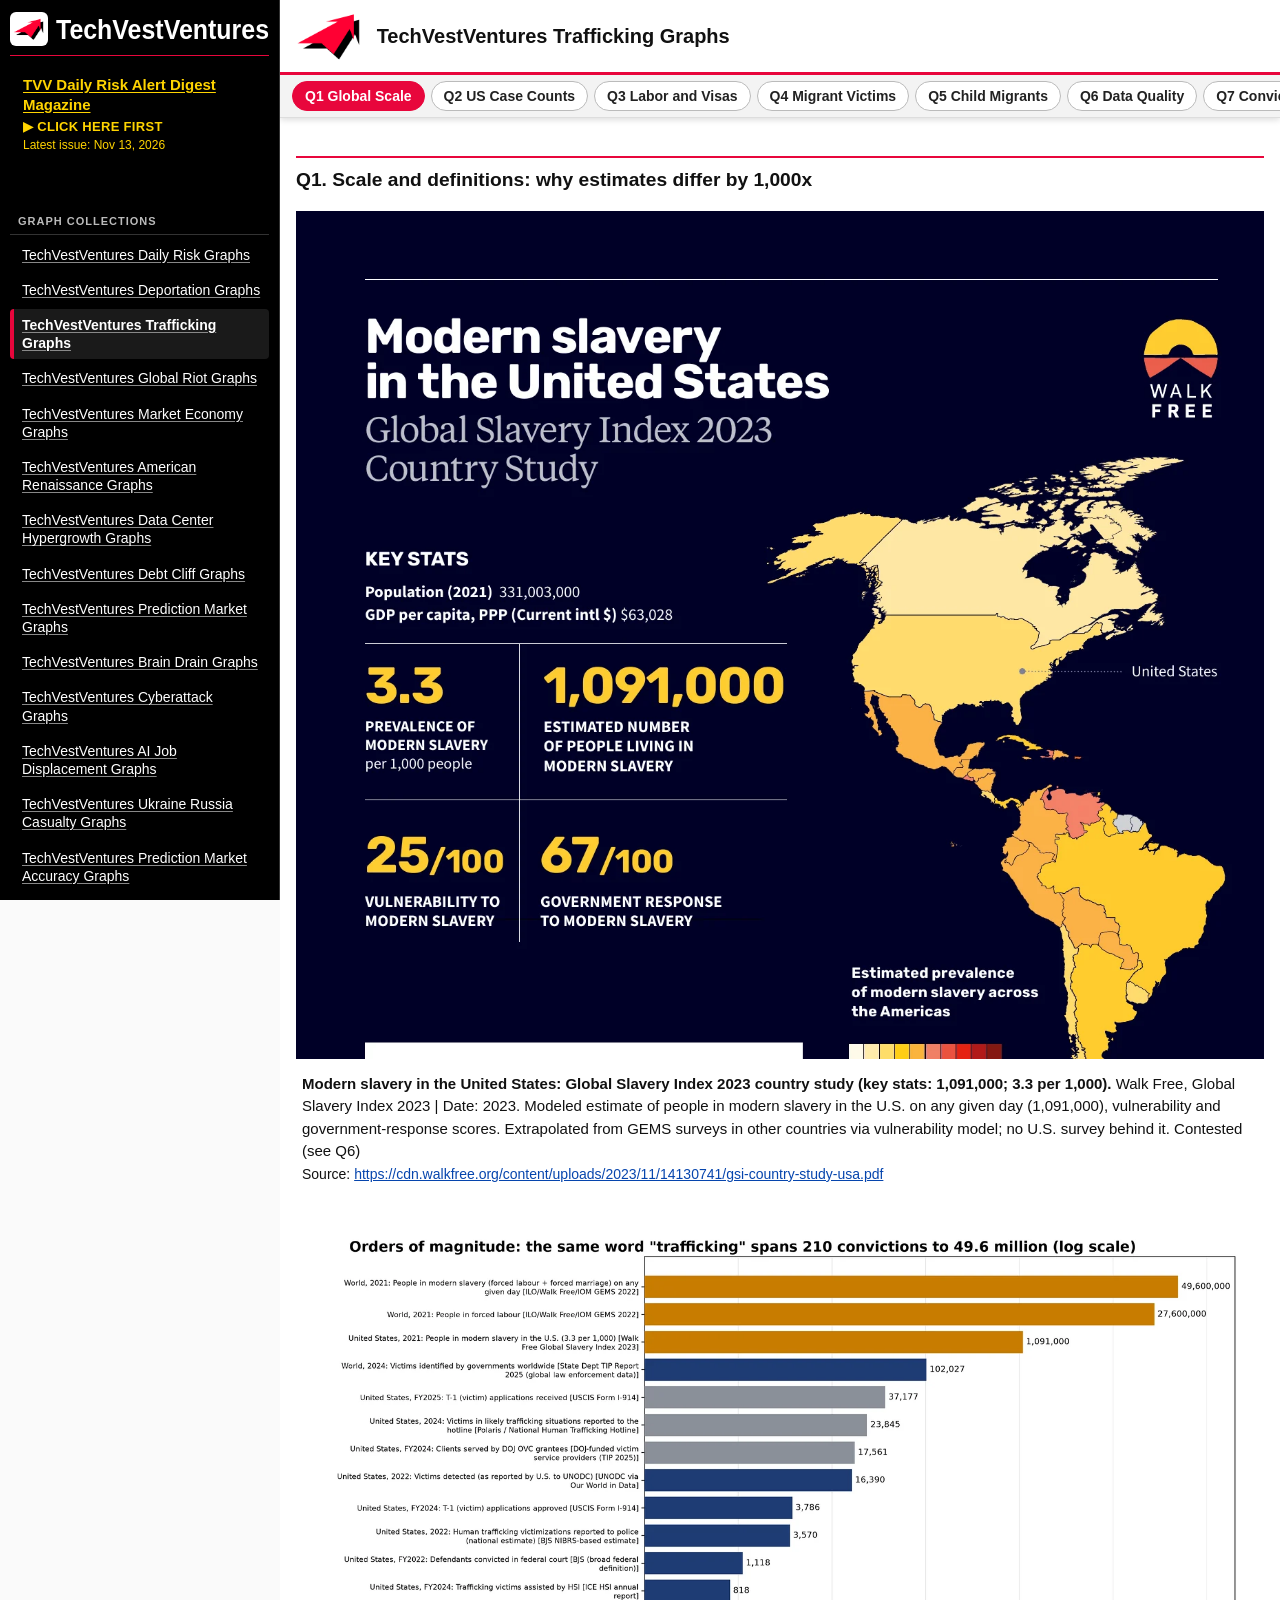
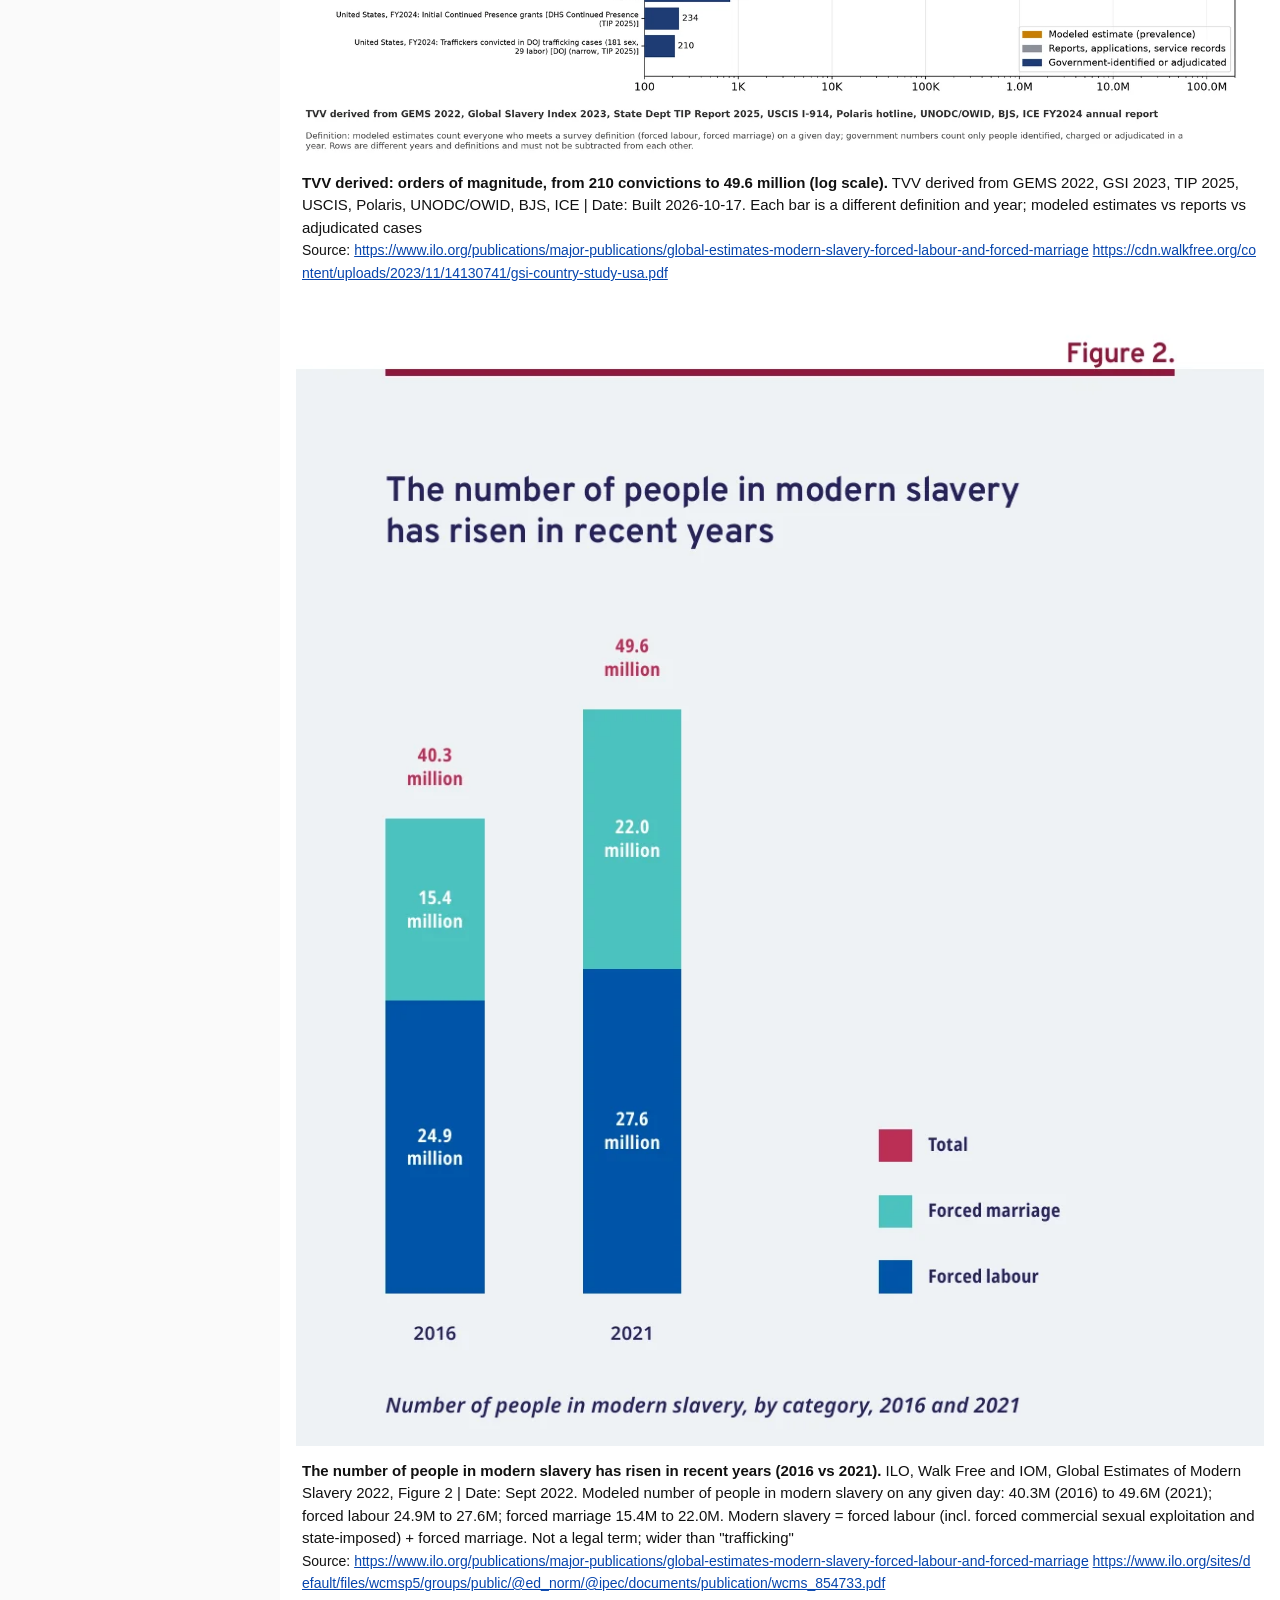
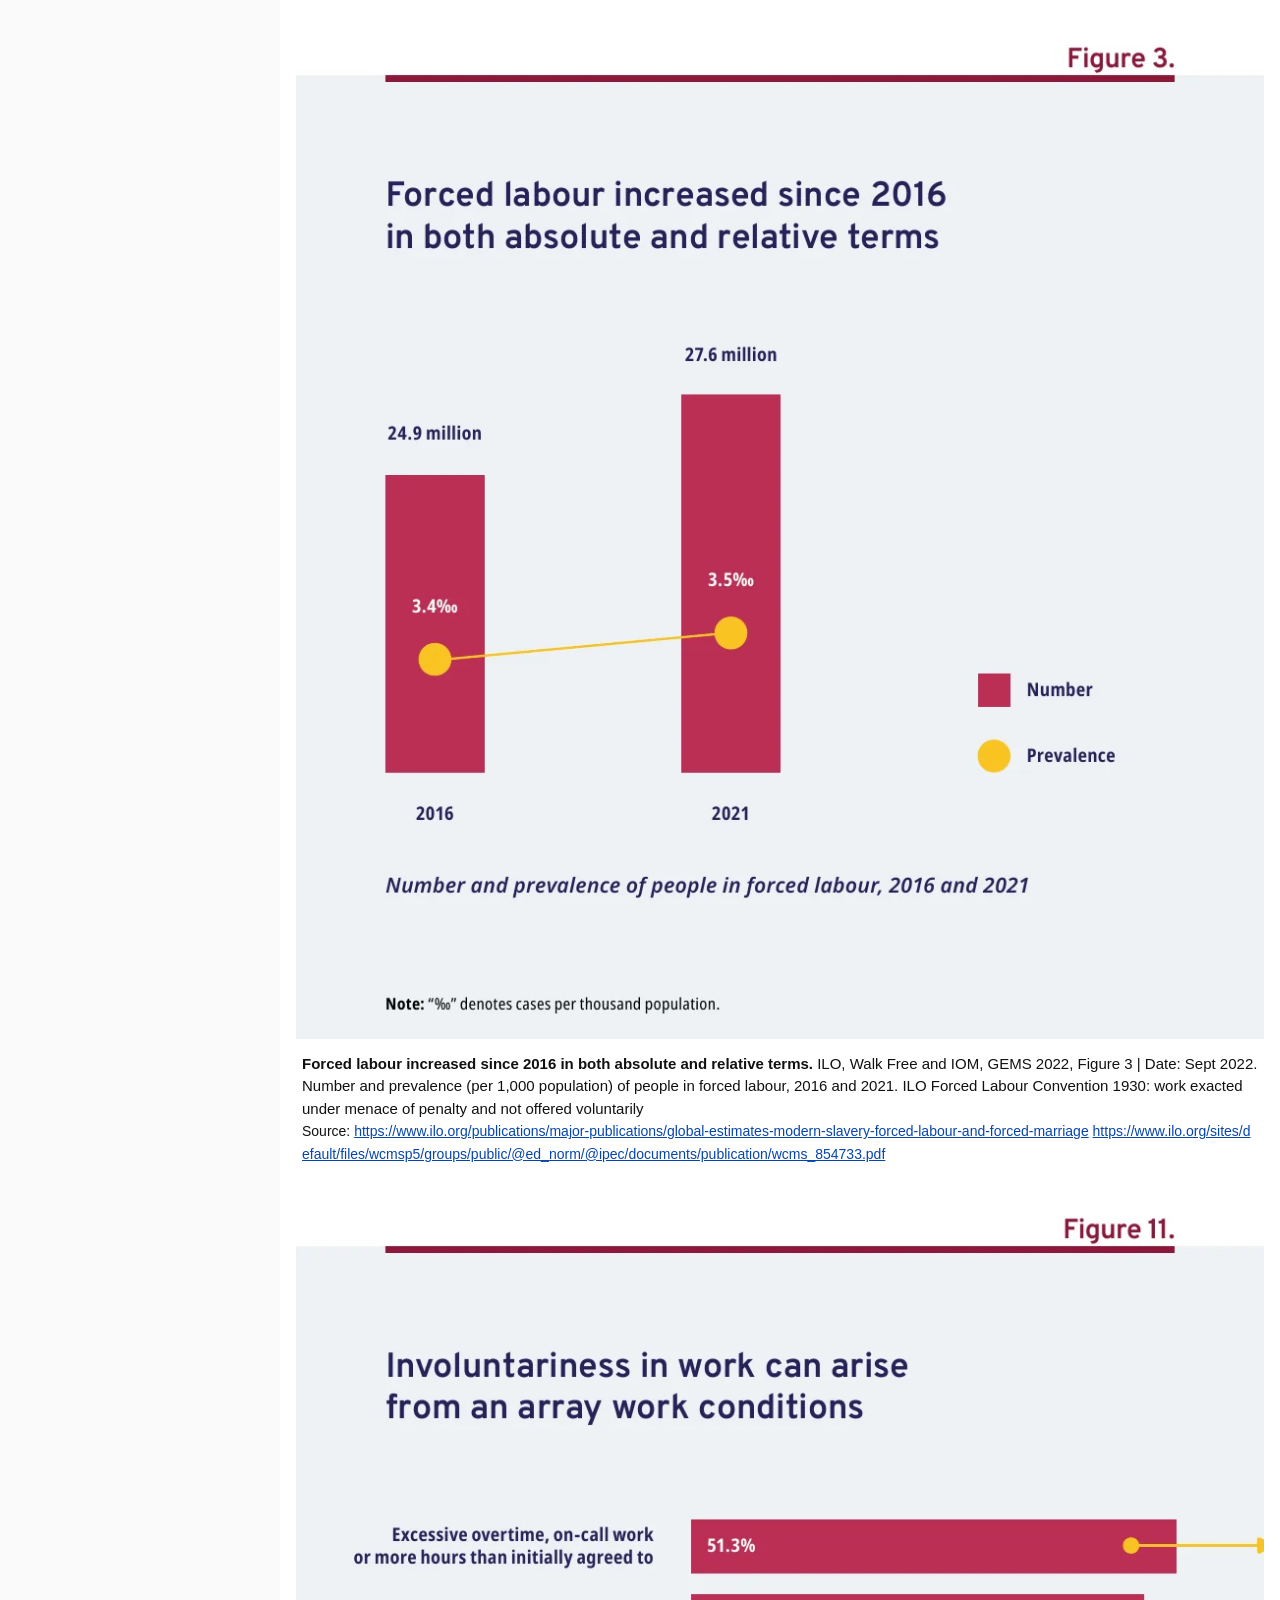
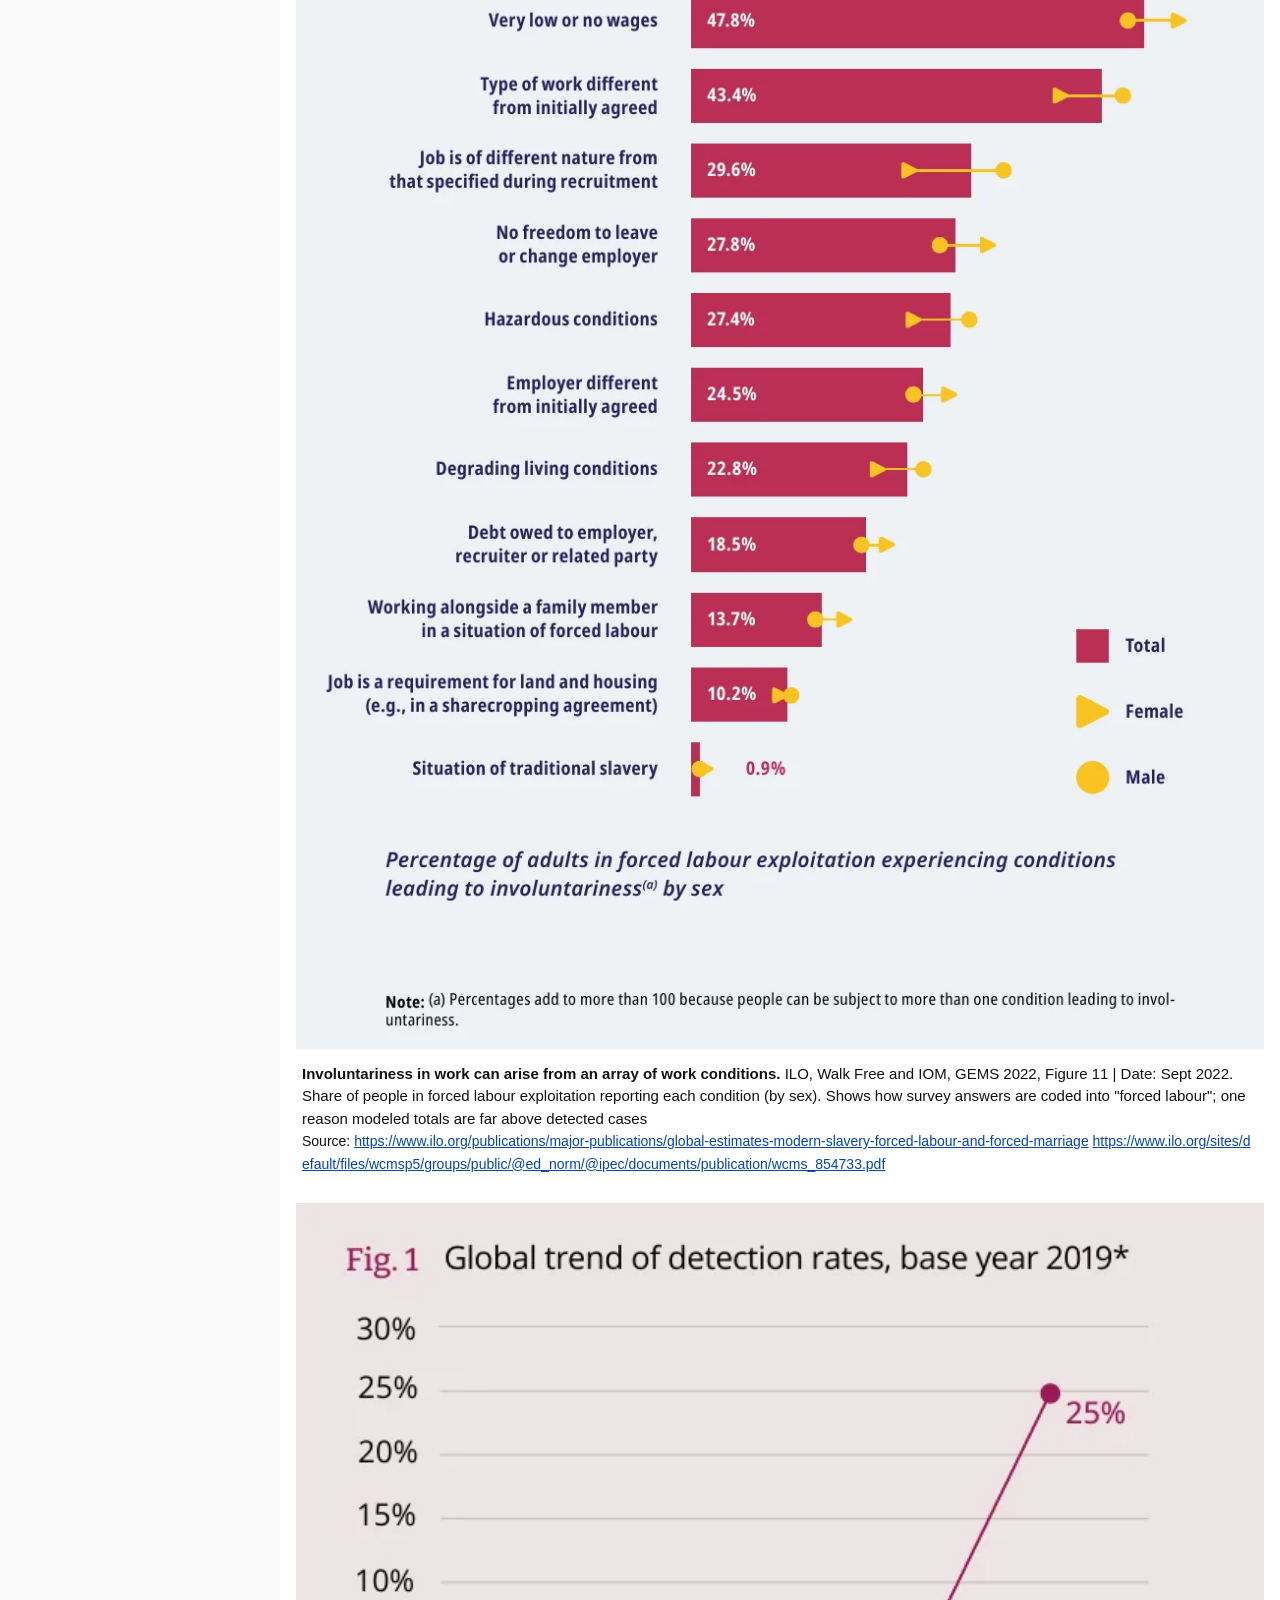
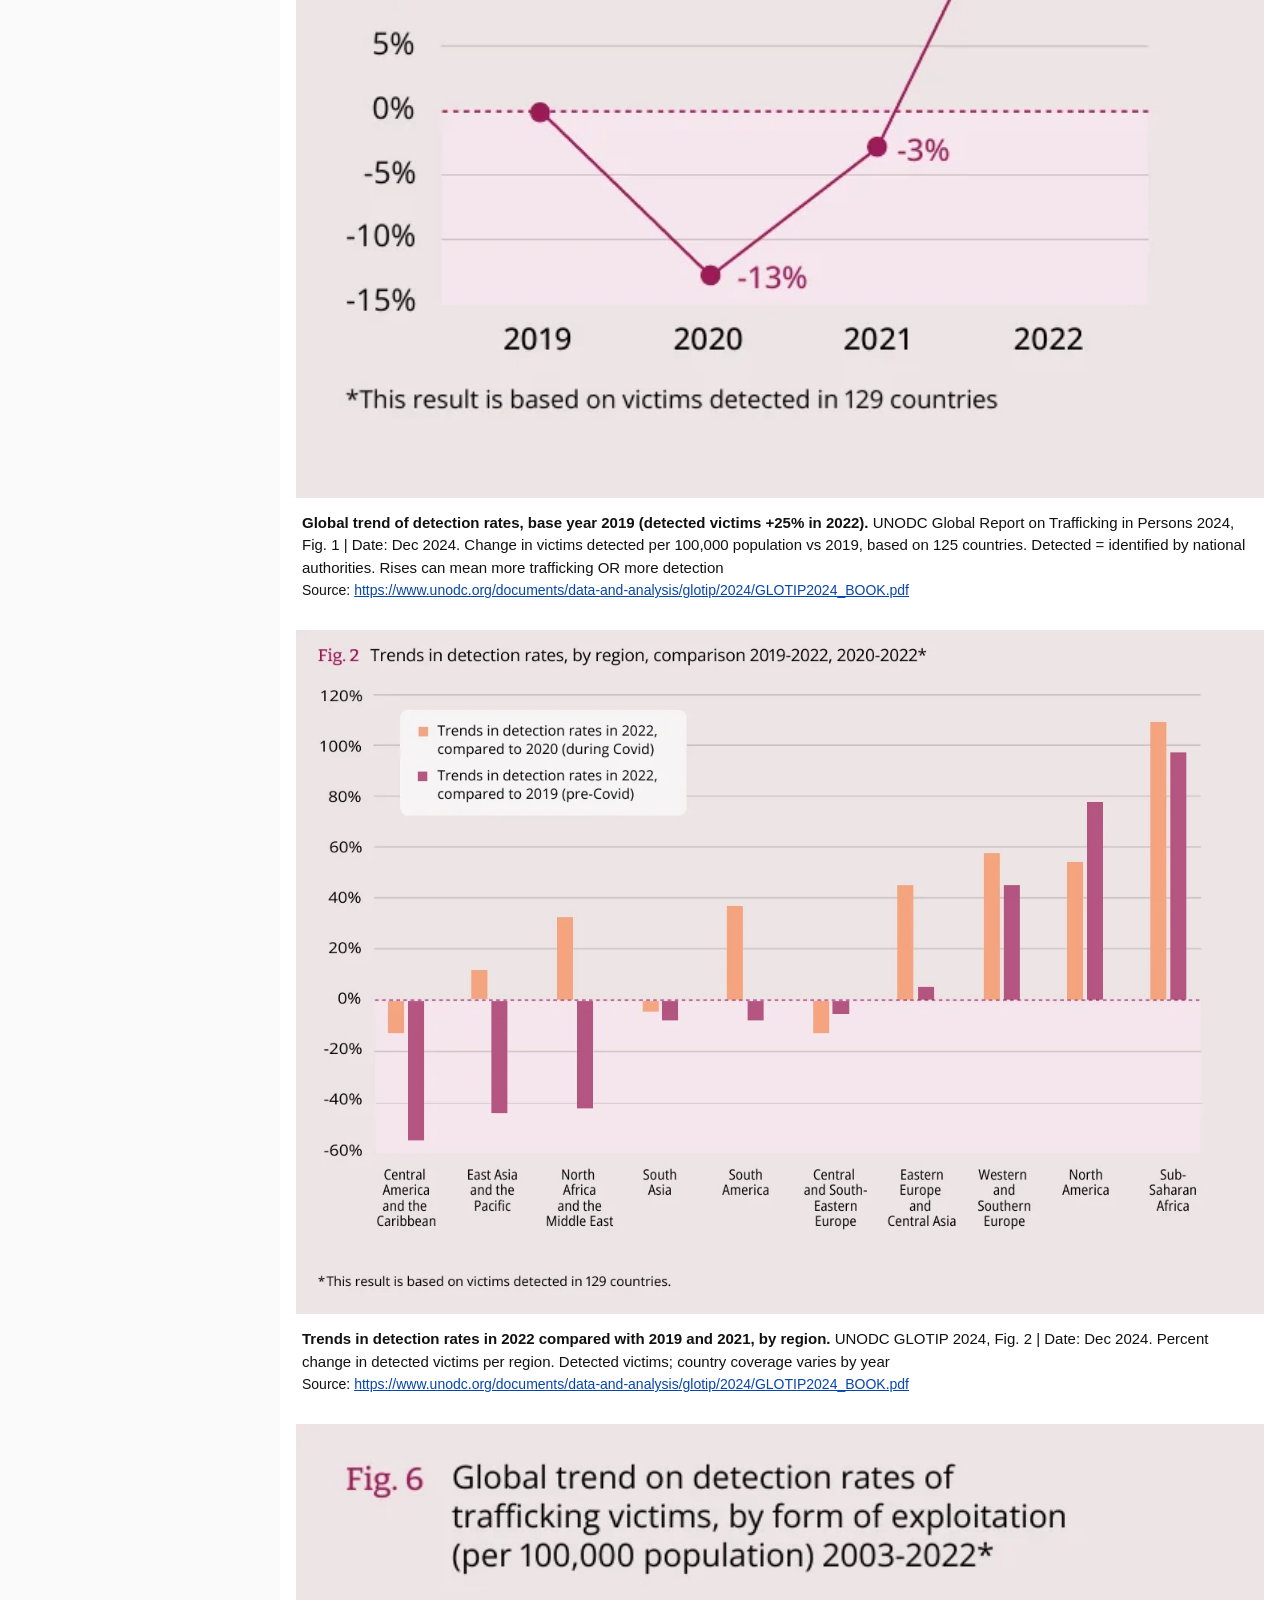
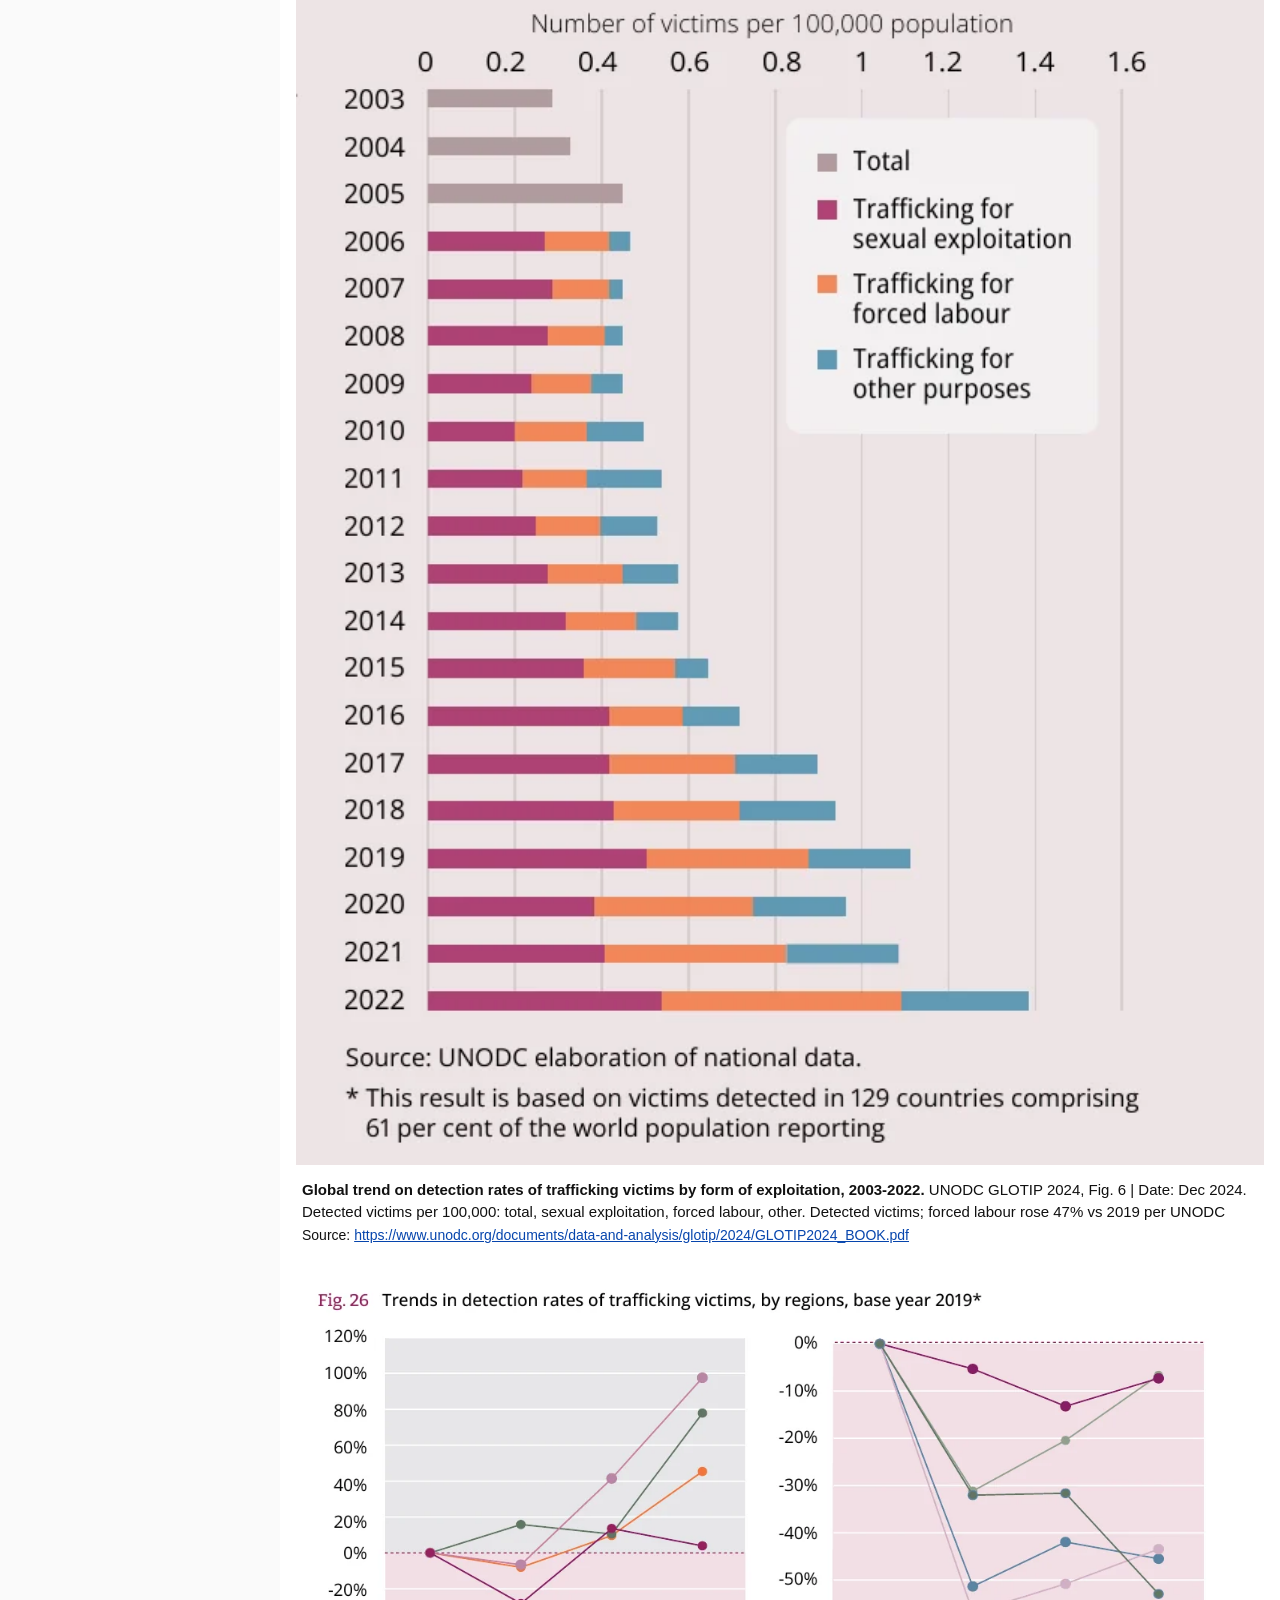
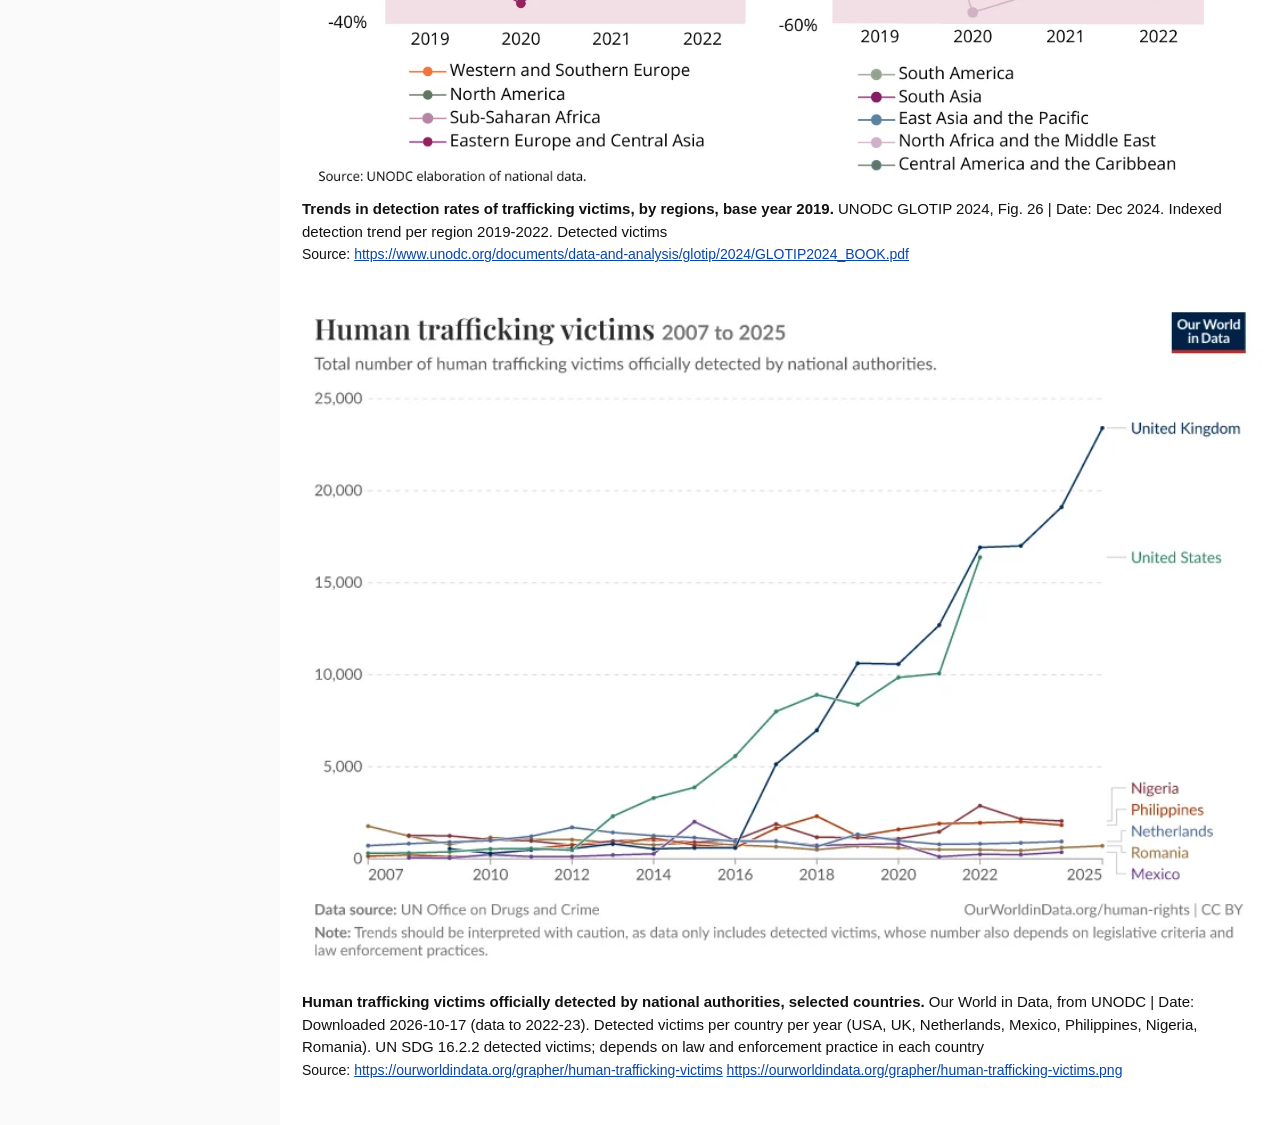
==== commit fb87eafd: "Sidebar: add Longevity Health Graphs" ====
--- a/index.html
+++ b/index.html
@@ -1,4 +1,4 @@
-<!doctype html><html lang="en"><head><meta charset="utf-8"><meta name="viewport" content="width=device-width,initial-scale=1"><title>TechVestVentures Trafficking Graphs</title><link rel="stylesheet" href="assets/style.css"></head><body><nav id="tvvnav" aria-label="TechVestVentures sites"><details open><summary><span class="mark"><img src="[data-uri]" alt="TechVest logo"></span><svg class="word" viewBox="0 0 214 32" preserveAspectRatio="xMinYMid meet" role="img" aria-label="TechVestVentures"><text x="0" y="26" textLength="214" lengthAdjust="spacingAndGlyphs" font-family="Arial,Helvetica,sans-serif" font-weight="700" font-size="28" fill="#fff">TechVestVentures</text></svg></summary><a class="mag" href="https://atlantean2.github.io/tvv-daily-risk-alert-digest/"><span class="t">TVV Daily Risk Alert Digest Magazine</span><span class="cta">&#9654; click here first</span><span class="sub">Latest issue: Nov 7, 2026</span></a><div class="sp2" aria-hidden="true"></div><div class="grp">Graph Collections</div><a href="https://atlantean2.github.io/tvv-daily-risk-graphs/">TechVestVentures Daily Risk Graphs</a><a href="https://atlantean2.github.io/tvv-deportation-graphs/">TechVestVentures Deportation Graphs</a><a class="cur" href="https://atlantean2.github.io/tvv-trafficking-graphs/" aria-current="page">TechVestVentures Trafficking Graphs</a><a href="https://atlantean2.github.io/tvv-global-riot-graphs/">TechVestVentures Global Riot Graphs</a><a href="https://atlantean2.github.io/tvv-market-economy-graphs/">TechVestVentures Market Economy Graphs</a><a href="https://atlantean2.github.io/tvv-american-renaissance-graphs/">TechVestVentures American Renaissance Graphs</a><a href="https://atlantean2.github.io/tvv-data-center-hypergrowth-graphs/">TechVestVentures Data Center Hypergrowth Graphs</a><a href="https://atlantean2.github.io/tvv-debt-cliff-graphs/">TechVestVentures Debt Cliff Graphs</a><a href="https://atlantean2.github.io/tvv-prediction-market-graphs/">TechVestVentures Prediction Market Graphs</a><a href="https://atlantean2.github.io/tvv-brain-drain-graphs/">TechVestVentures Brain Drain Graphs</a><a href="https://atlantean2.github.io/tvv-cyberattack-graphs/">TechVestVentures Cyberattack Graphs</a><a href="https://atlantean2.github.io/tvv-ai-job-displacement-graphs/">TechVestVentures AI Job Displacement Graphs</a><a href="https://atlantean2.github.io/tvv-ukraine-russia-casualty-graphs/">TechVestVentures Ukraine Russia Casualty Graphs</a><a href="https://atlantean2.github.io/tvv-prediction-market-accuracy-graphs/">TechVestVentures Prediction Market Accuracy Graphs</a><div class="sp5" aria-hidden="true"></div><div class="grp gold">Essays</div><a class="ess" href="https://atlantean2.github.io/tvv-daily-risk-alert-digest/essays/ai-job-displacement.html">AI Job Displacement</a><a class="ess" href="https://atlantean2.github.io/tvv-daily-risk-alert-digest/essays/prediction-markets.html">Prediction Markets</a><a class="ess" href="https://atlantean2.github.io/tvv-daily-risk-alert-digest/essays/ukraine-russia-casualty-claims.html">Ukraine vs Russia: Casualty Claims</a></details></nav><script>(function(){var d=document.querySelector('#tvvnav details');function f(){if(innerWidth>900)d.open=true}f();addEventListener('resize',f)})()</script><div id="top"><header><img src="assets/logo.png" alt="TVV logo"><h1>TechVestVentures Trafficking Graphs</h1></header><nav id="tabs" role="tablist" aria-label="Sections"><button role="tab" data-d="Q1" aria-selected="false">Q1 Global Scale</button><button role="tab" data-d="Q2" aria-selected="false">Q2 US Case Counts</button><button role="tab" data-d="Q3" aria-selected="false">Q3 Labor and Visas</button><button role="tab" data-d="Q4" aria-selected="false">Q4 Migrant Victims</button><button role="tab" data-d="Q5" aria-selected="false">Q5 Child Migrants</button><button role="tab" data-d="Q6" aria-selected="false">Q6 Data Quality</button><button role="tab" data-d="Q7" aria-selected="false">Q7 Conviction Gap</button><button role="tab" data-d="Q8" aria-selected="false">Q8 Victims by Region</button><button role="tab" data-d="Q9" aria-selected="false">Q9 EU Victims</button><button role="tab" data-d="Q10" aria-selected="false">Q10 UK NRM</button><button role="tab" data-d="sources" aria-selected="false">Sources</button></nav></div><main id="content"></main><script>const tabs=[...document.querySelectorAll('#tabs button')],m=document.getElementById('content'),ds=tabs.map(t=>t.dataset.d);
+<!doctype html><html lang="en"><head><meta charset="utf-8"><meta name="viewport" content="width=device-width,initial-scale=1"><title>TechVestVentures Trafficking Graphs</title><link rel="stylesheet" href="assets/style.css"></head><body><nav id="tvvnav" aria-label="TechVestVentures sites"><details open><summary><span class="mark"><img src="[data-uri]" alt="TechVest logo"></span><svg class="word" viewBox="0 0 214 32" preserveAspectRatio="xMinYMid meet" role="img" aria-label="TechVestVentures"><text x="0" y="26" textLength="214" lengthAdjust="spacingAndGlyphs" font-family="Arial,Helvetica,sans-serif" font-weight="700" font-size="28" fill="#fff">TechVestVentures</text></svg></summary><a class="mag" href="https://atlantean2.github.io/tvv-daily-risk-alert-digest/"><span class="t">TVV Daily Risk Alert Digest Magazine</span><span class="cta">&#9654; click here first</span><span class="sub">Latest issue: Nov 13, 2026</span></a><div class="sp2" aria-hidden="true"></div><div class="grp">Graph Collections</div><a href="https://atlantean2.github.io/tvv-daily-risk-graphs/">TechVestVentures Daily Risk Graphs</a><a href="https://atlantean2.github.io/tvv-deportation-graphs/">TechVestVentures Deportation Graphs</a><a class="cur" href="https://atlantean2.github.io/tvv-trafficking-graphs/" aria-current="page">TechVestVentures Trafficking Graphs</a><a href="https://atlantean2.github.io/tvv-global-riot-graphs/">TechVestVentures Global Riot Graphs</a><a href="https://atlantean2.github.io/tvv-market-economy-graphs/">TechVestVentures Market Economy Graphs</a><a href="https://atlantean2.github.io/tvv-american-renaissance-graphs/">TechVestVentures American Renaissance Graphs</a><a href="https://atlantean2.github.io/tvv-data-center-hypergrowth-graphs/">TechVestVentures Data Center Hypergrowth Graphs</a><a href="https://atlantean2.github.io/tvv-debt-cliff-graphs/">TechVestVentures Debt Cliff Graphs</a><a href="https://atlantean2.github.io/tvv-prediction-market-graphs/">TechVestVentures Prediction Market Graphs</a><a href="https://atlantean2.github.io/tvv-brain-drain-graphs/">TechVestVentures Brain Drain Graphs</a><a href="https://atlantean2.github.io/tvv-cyberattack-graphs/">TechVestVentures Cyberattack Graphs</a><a href="https://atlantean2.github.io/tvv-ai-job-displacement-graphs/">TechVestVentures AI Job Displacement Graphs</a><a href="https://atlantean2.github.io/tvv-ukraine-russia-casualty-graphs/">TechVestVentures Ukraine Russia Casualty Graphs</a><a href="https://atlantean2.github.io/tvv-prediction-market-accuracy-graphs/">TechVestVentures Prediction Market Accuracy Graphs</a><a href="https://atlantean2.github.io/tvv-longevity-health-graphs/">TechVestVentures Longevity Health Graphs</a><div class="sp5" aria-hidden="true"></div><div class="grp gold">Essays</div><a class="ess" href="https://atlantean2.github.io/tvv-daily-risk-alert-digest/essays/ai-job-displacement.html">AI Job Displacement</a><a class="ess" href="https://atlantean2.github.io/tvv-daily-risk-alert-digest/essays/prediction-markets.html">Prediction Markets</a><a class="ess" href="https://atlantean2.github.io/tvv-daily-risk-alert-digest/essays/ukraine-russia-casualty-claims.html">Ukraine vs Russia: Casualty Claims</a></details></nav><script>(function(){var d=document.querySelector('#tvvnav details');function f(){if(innerWidth>900)d.open=true}f();addEventListener('resize',f)})()</script><div id="top"><header><img src="assets/logo.png" alt="TVV logo"><h1>TechVestVentures Trafficking Graphs</h1></header><nav id="tabs" role="tablist" aria-label="Sections"><button role="tab" data-d="Q1" aria-selected="false">Q1 Global Scale</button><button role="tab" data-d="Q2" aria-selected="false">Q2 US Case Counts</button><button role="tab" data-d="Q3" aria-selected="false">Q3 Labor and Visas</button><button role="tab" data-d="Q4" aria-selected="false">Q4 Migrant Victims</button><button role="tab" data-d="Q5" aria-selected="false">Q5 Child Migrants</button><button role="tab" data-d="Q6" aria-selected="false">Q6 Data Quality</button><button role="tab" data-d="Q7" aria-selected="false">Q7 Conviction Gap</button><button role="tab" data-d="Q8" aria-selected="false">Q8 Victims by Region</button><button role="tab" data-d="Q9" aria-selected="false">Q9 EU Victims</button><button role="tab" data-d="Q10" aria-selected="false">Q10 UK NRM</button><button role="tab" data-d="sources" aria-selected="false">Sources</button></nav></div><main id="content"></main><script>const tabs=[...document.querySelectorAll('#tabs button')],m=document.getElementById('content'),ds=tabs.map(t=>t.dataset.d);
 async function show(d){if(!ds.includes(d))d=ds[0];tabs.forEach(t=>t.setAttribute('aria-selected',t.dataset.d==d));
 document.querySelector(`#tabs [data-d="${d}"]`).scrollIntoView({inline:'nearest',block:'nearest'});
 m.innerHTML='<p>Loading…</p>';try{const r=await fetch('issues/'+d+'.html',{cache:'no-cache'});const doc=new DOMParser().parseFromString(await r.text(),'text/html');
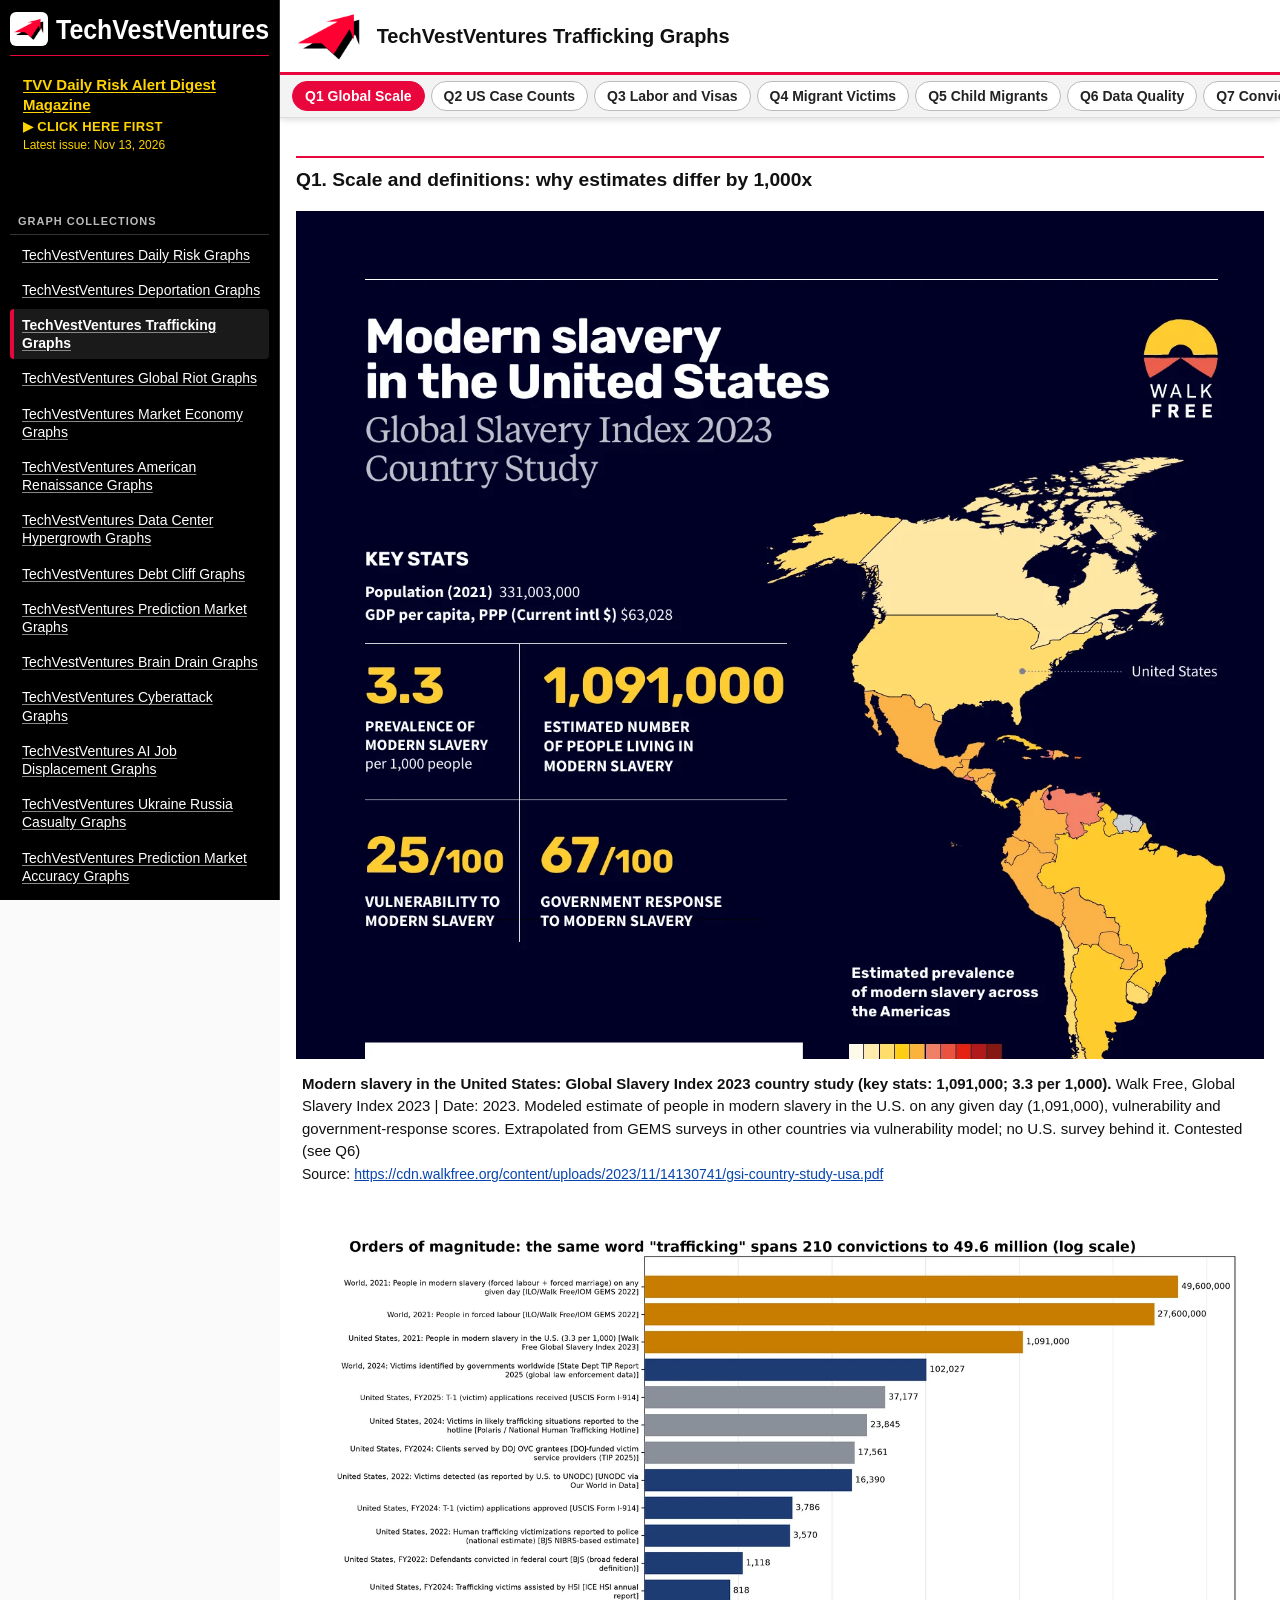
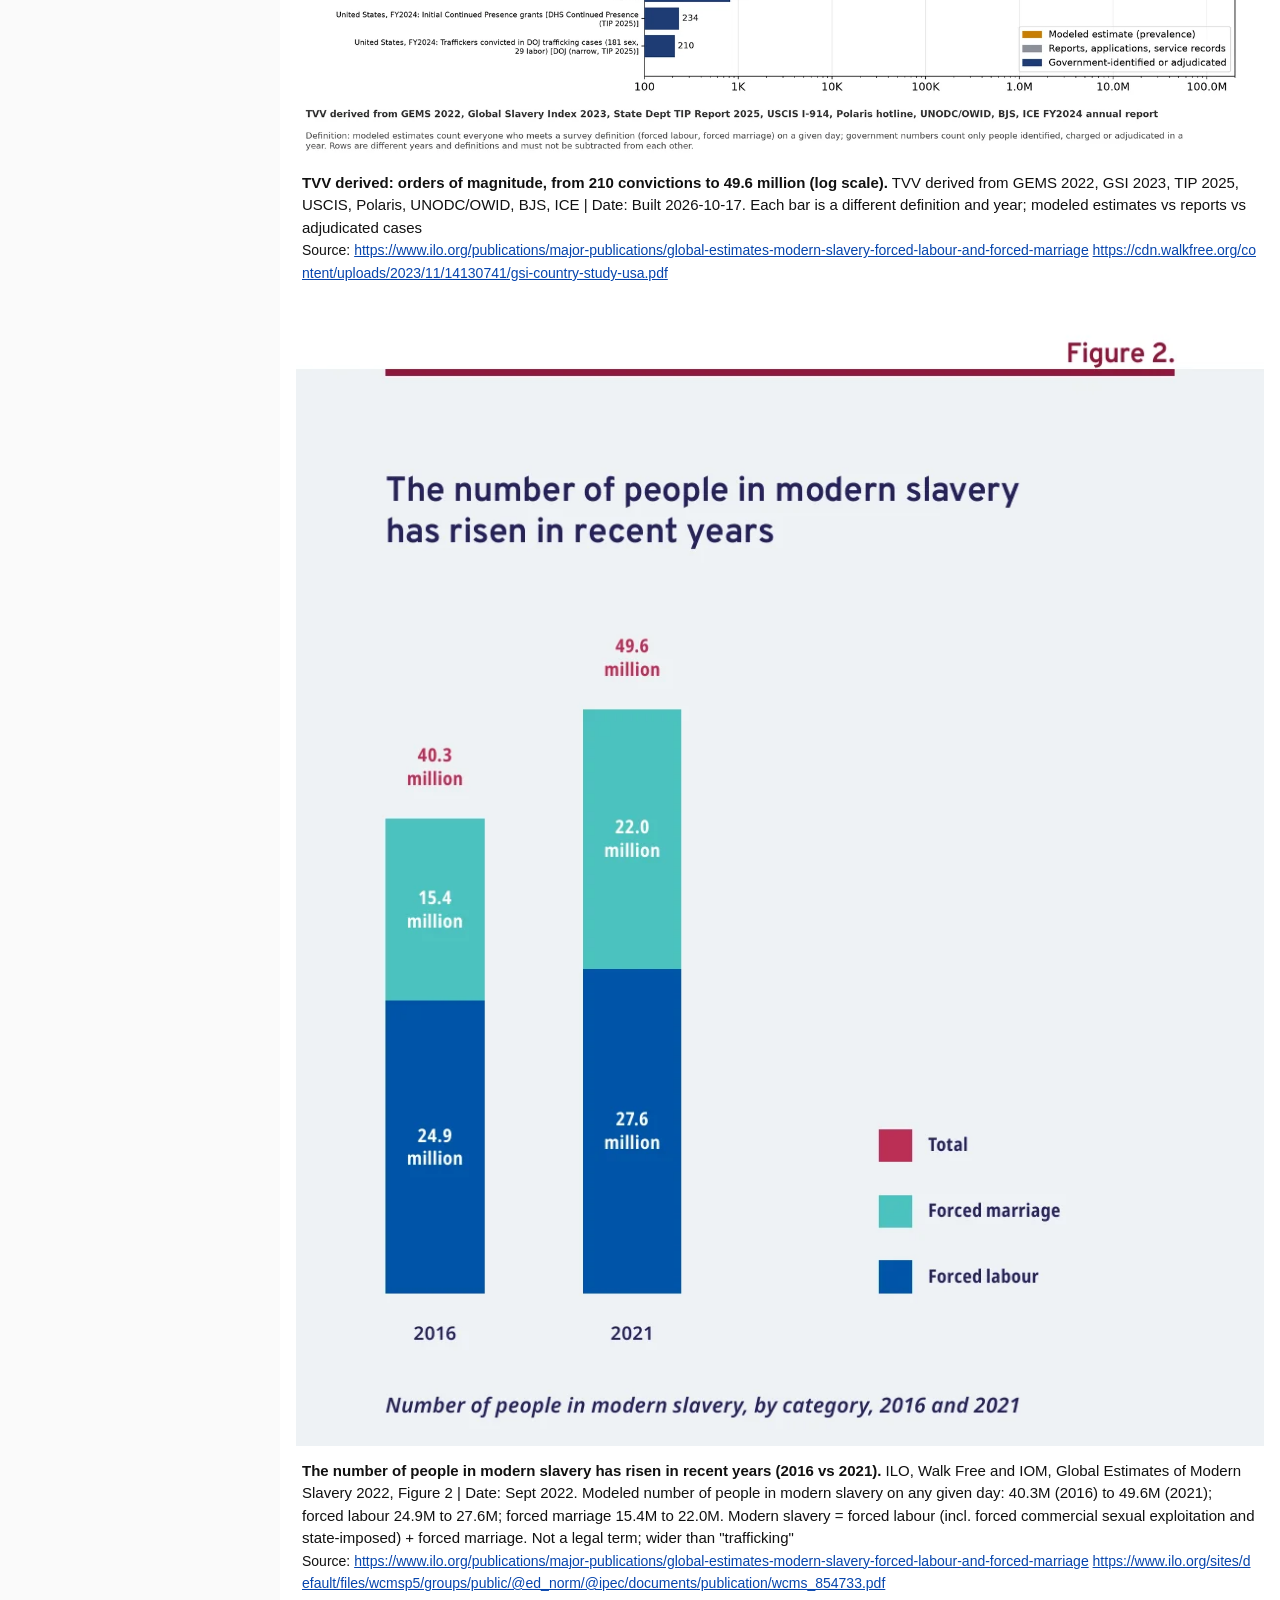
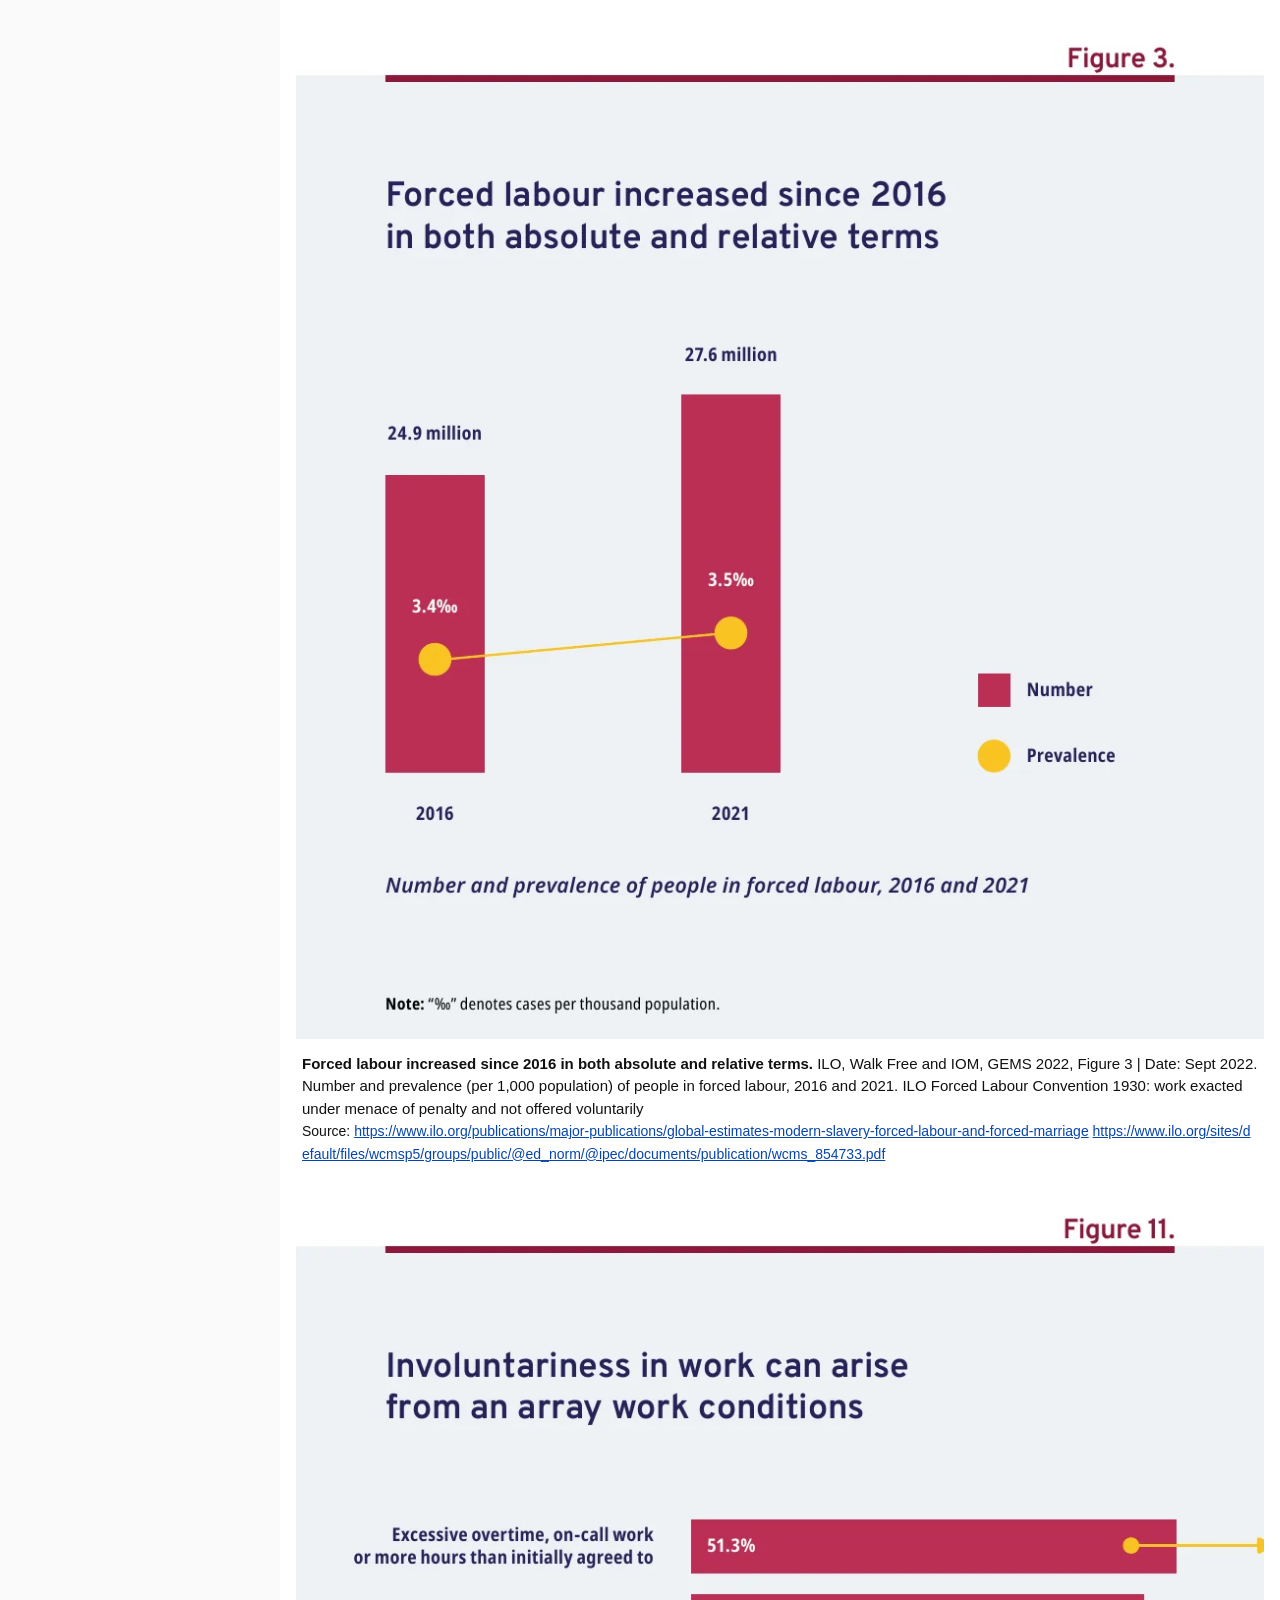
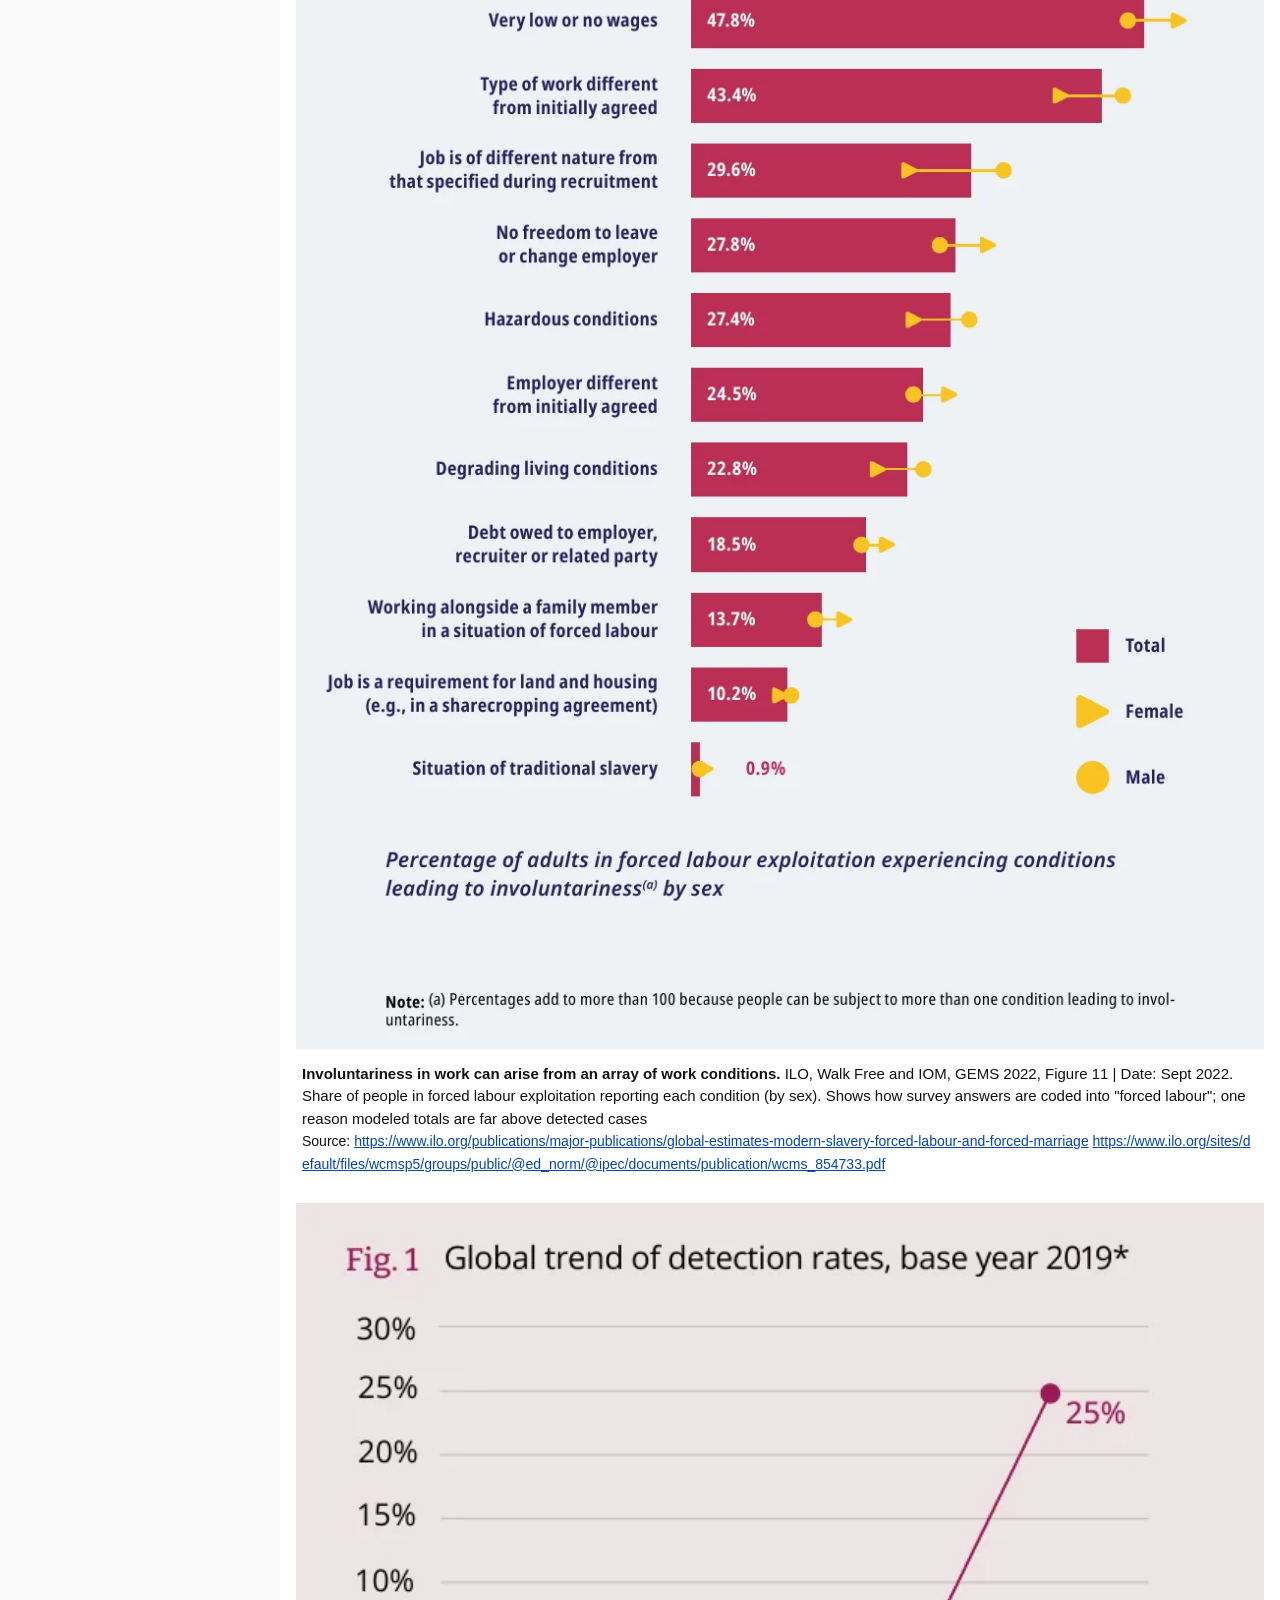
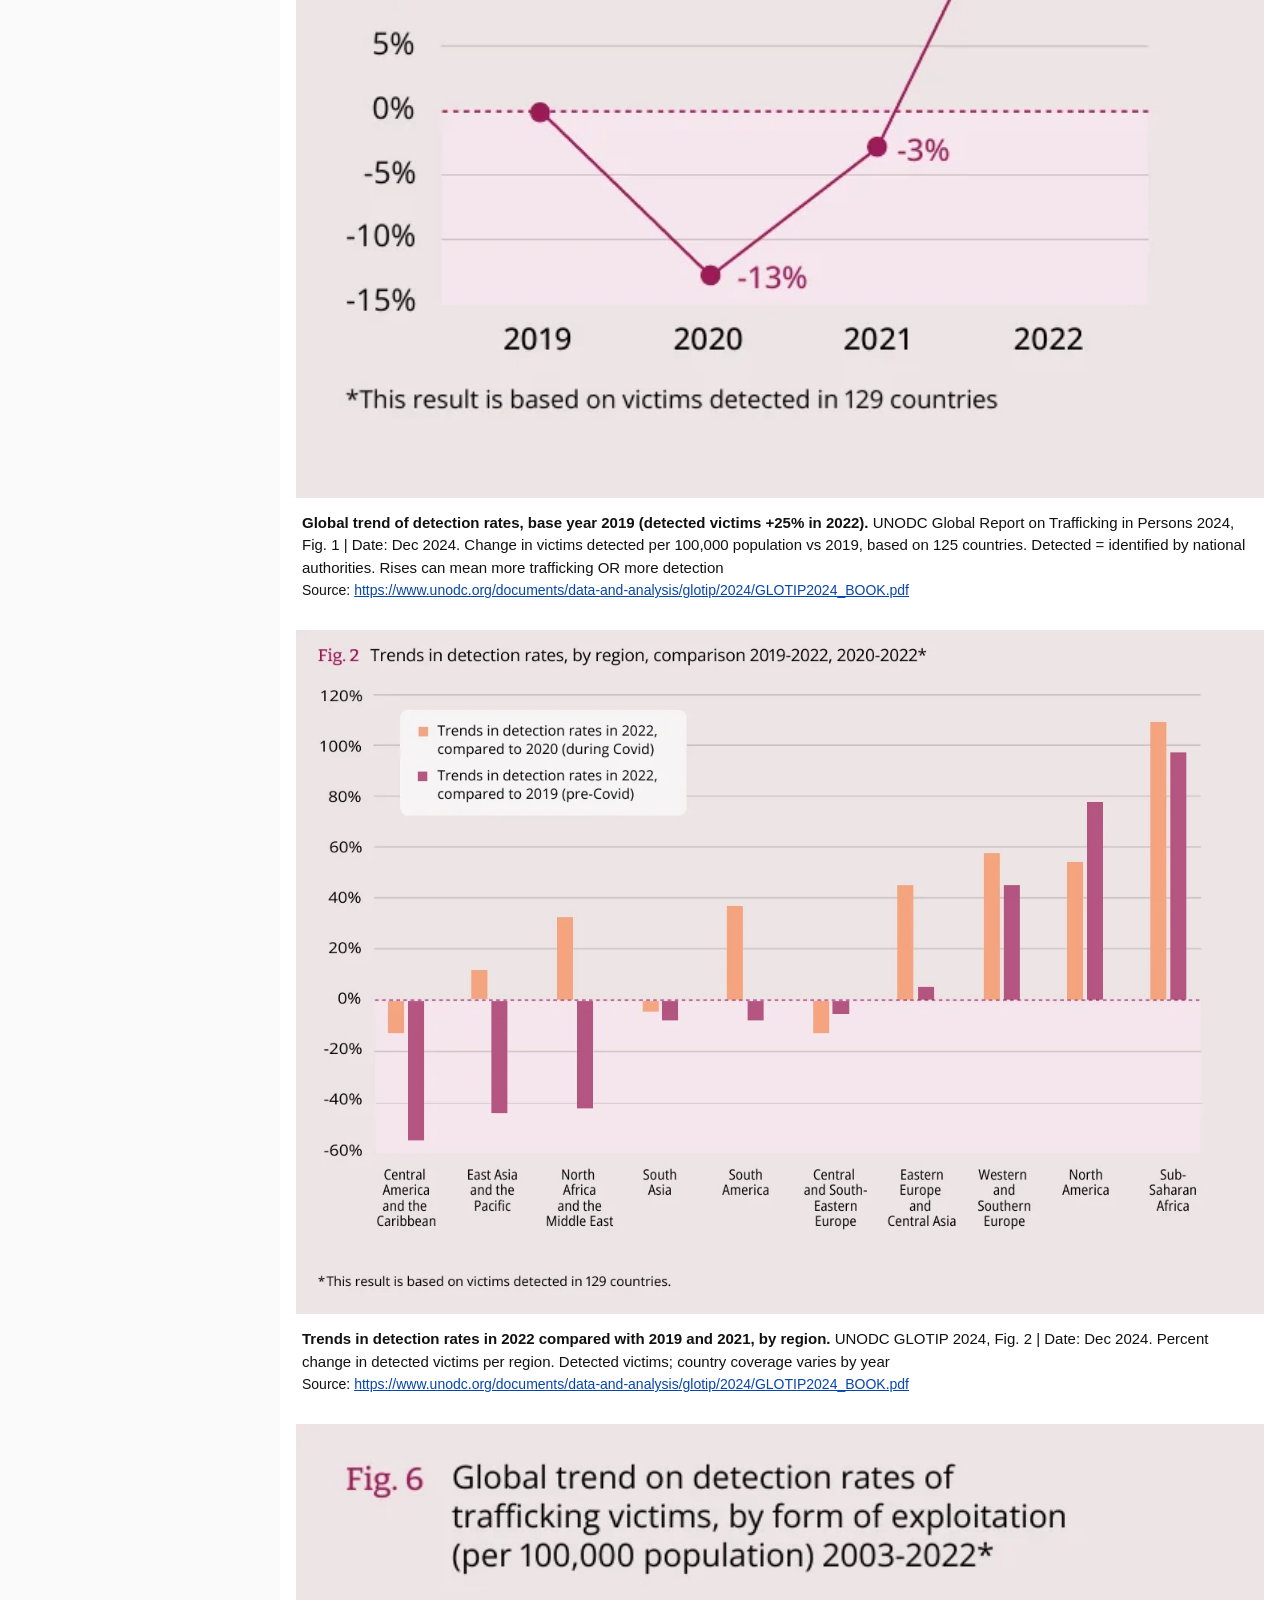
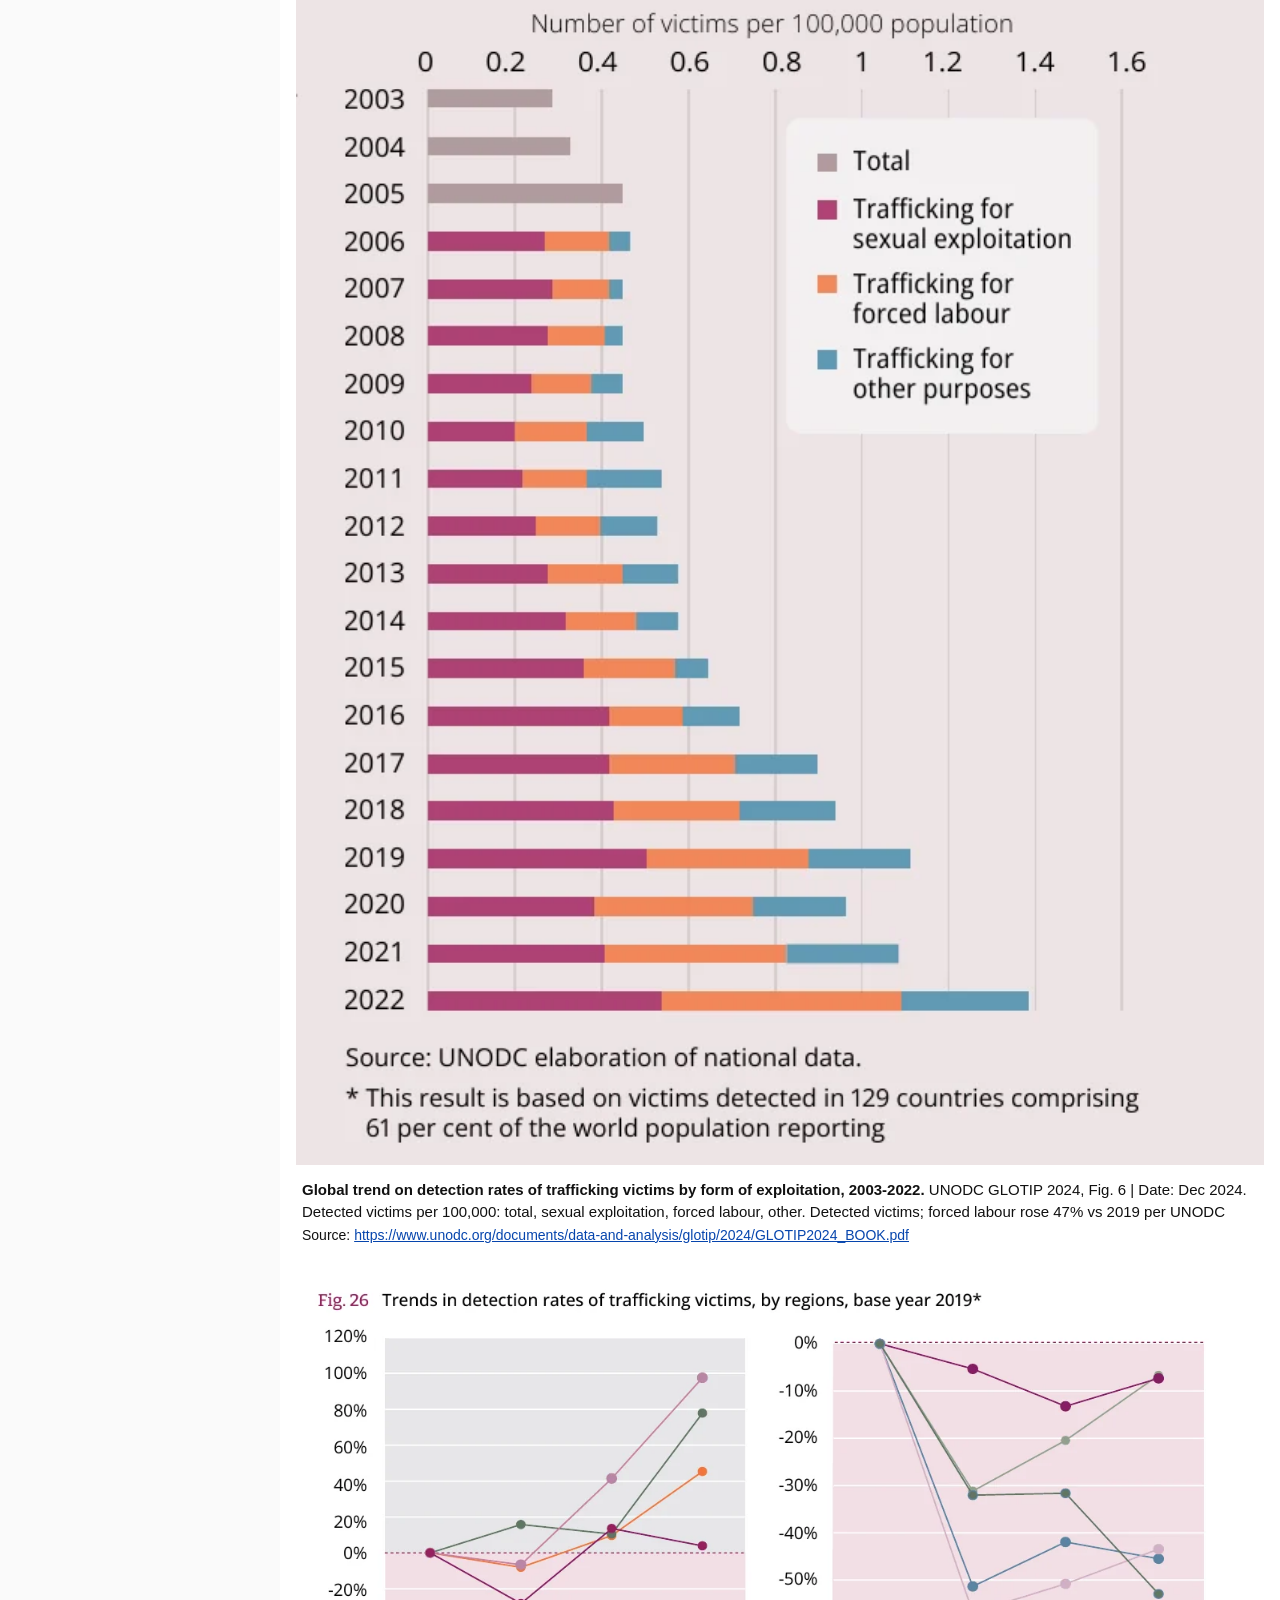
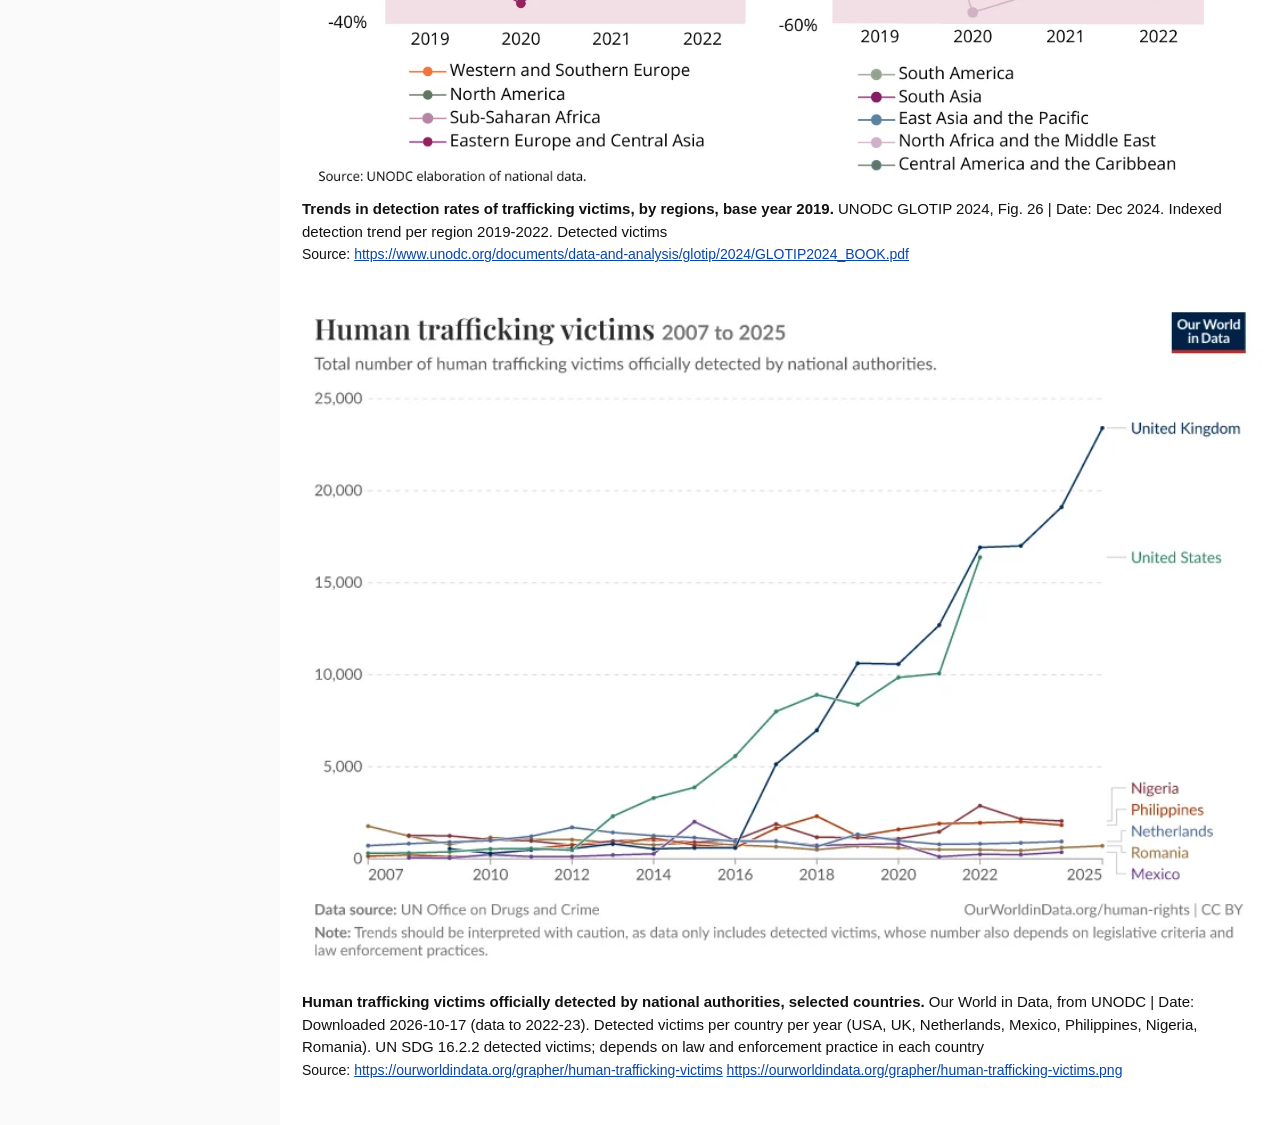
==== commit a9994c3a: "Sidebar: add Longevity Watcher Digest button" ====
--- a/index.html
+++ b/index.html
@@ -1,4 +1,4 @@
-<!doctype html><html lang="en"><head><meta charset="utf-8"><meta name="viewport" content="width=device-width,initial-scale=1"><title>TechVestVentures Trafficking Graphs</title><link rel="stylesheet" href="assets/style.css"></head><body><nav id="tvvnav" aria-label="TechVestVentures sites"><details open><summary><span class="mark"><img src="[data-uri]" alt="TechVest logo"></span><svg class="word" viewBox="0 0 214 32" preserveAspectRatio="xMinYMid meet" role="img" aria-label="TechVestVentures"><text x="0" y="26" textLength="214" lengthAdjust="spacingAndGlyphs" font-family="Arial,Helvetica,sans-serif" font-weight="700" font-size="28" fill="#fff">TechVestVentures</text></svg></summary><a class="mag" href="https://atlantean2.github.io/tvv-daily-risk-alert-digest/"><span class="t">TVV Daily Risk Alert Digest Magazine</span><span class="cta">&#9654; click here first</span><span class="sub">Latest issue: Nov 13, 2026</span></a><div class="sp2" aria-hidden="true"></div><div class="grp">Graph Collections</div><a href="https://atlantean2.github.io/tvv-daily-risk-graphs/">TechVestVentures Daily Risk Graphs</a><a href="https://atlantean2.github.io/tvv-deportation-graphs/">TechVestVentures Deportation Graphs</a><a class="cur" href="https://atlantean2.github.io/tvv-trafficking-graphs/" aria-current="page">TechVestVentures Trafficking Graphs</a><a href="https://atlantean2.github.io/tvv-global-riot-graphs/">TechVestVentures Global Riot Graphs</a><a href="https://atlantean2.github.io/tvv-market-economy-graphs/">TechVestVentures Market Economy Graphs</a><a href="https://atlantean2.github.io/tvv-american-renaissance-graphs/">TechVestVentures American Renaissance Graphs</a><a href="https://atlantean2.github.io/tvv-data-center-hypergrowth-graphs/">TechVestVentures Data Center Hypergrowth Graphs</a><a href="https://atlantean2.github.io/tvv-debt-cliff-graphs/">TechVestVentures Debt Cliff Graphs</a><a href="https://atlantean2.github.io/tvv-prediction-market-graphs/">TechVestVentures Prediction Market Graphs</a><a href="https://atlantean2.github.io/tvv-brain-drain-graphs/">TechVestVentures Brain Drain Graphs</a><a href="https://atlantean2.github.io/tvv-cyberattack-graphs/">TechVestVentures Cyberattack Graphs</a><a href="https://atlantean2.github.io/tvv-ai-job-displacement-graphs/">TechVestVentures AI Job Displacement Graphs</a><a href="https://atlantean2.github.io/tvv-ukraine-russia-casualty-graphs/">TechVestVentures Ukraine Russia Casualty Graphs</a><a href="https://atlantean2.github.io/tvv-prediction-market-accuracy-graphs/">TechVestVentures Prediction Market Accuracy Graphs</a><a href="https://atlantean2.github.io/tvv-longevity-health-graphs/">TechVestVentures Longevity Health Graphs</a><div class="sp5" aria-hidden="true"></div><div class="grp gold">Essays</div><a class="ess" href="https://atlantean2.github.io/tvv-daily-risk-alert-digest/essays/ai-job-displacement.html">AI Job Displacement</a><a class="ess" href="https://atlantean2.github.io/tvv-daily-risk-alert-digest/essays/prediction-markets.html">Prediction Markets</a><a class="ess" href="https://atlantean2.github.io/tvv-daily-risk-alert-digest/essays/ukraine-russia-casualty-claims.html">Ukraine vs Russia: Casualty Claims</a></details></nav><script>(function(){var d=document.querySelector('#tvvnav details');function f(){if(innerWidth>900)d.open=true}f();addEventListener('resize',f)})()</script><div id="top"><header><img src="assets/logo.png" alt="TVV logo"><h1>TechVestVentures Trafficking Graphs</h1></header><nav id="tabs" role="tablist" aria-label="Sections"><button role="tab" data-d="Q1" aria-selected="false">Q1 Global Scale</button><button role="tab" data-d="Q2" aria-selected="false">Q2 US Case Counts</button><button role="tab" data-d="Q3" aria-selected="false">Q3 Labor and Visas</button><button role="tab" data-d="Q4" aria-selected="false">Q4 Migrant Victims</button><button role="tab" data-d="Q5" aria-selected="false">Q5 Child Migrants</button><button role="tab" data-d="Q6" aria-selected="false">Q6 Data Quality</button><button role="tab" data-d="Q7" aria-selected="false">Q7 Conviction Gap</button><button role="tab" data-d="Q8" aria-selected="false">Q8 Victims by Region</button><button role="tab" data-d="Q9" aria-selected="false">Q9 EU Victims</button><button role="tab" data-d="Q10" aria-selected="false">Q10 UK NRM</button><button role="tab" data-d="sources" aria-selected="false">Sources</button></nav></div><main id="content"></main><script>const tabs=[...document.querySelectorAll('#tabs button')],m=document.getElementById('content'),ds=tabs.map(t=>t.dataset.d);
+<!doctype html><html lang="en"><head><meta charset="utf-8"><meta name="viewport" content="width=device-width,initial-scale=1"><title>TechVestVentures Trafficking Graphs</title><link rel="icon" href="assets/favicon.svg" type="image/svg+xml"><link rel="icon" href="assets/favicon-32.png" sizes="32x32" type="image/png"><link rel="apple-touch-icon" href="assets/apple-touch-icon.png"><link rel="stylesheet" href="assets/style.css"></head><body><style id="tvvnav-lwd">#tvvnav .grp.teal{color:#2ee6c0;border-bottom-color:#0f5c4d}#tvvnav a.lwd{display:block;border:1px solid #2ee6c0;border-left:4px solid #2ee6c0;background:#04201a;color:#2ee6c0;font-weight:700;font-size:15px;text-decoration:none;padding:9px 9px 8px;margin:3px 0}#tvvnav a.lwd:hover,#tvvnav a.lwd:focus{background:#0a3a30}#tvvnav a.lwd .t{text-decoration:underline;text-underline-offset:2px}#tvvnav a.lwd .cta{display:block;margin-top:5px;font-size:13px;text-transform:uppercase;letter-spacing:.3px}#tvvnav a.lwd .sub{display:block;font-size:12px;font-weight:400;margin-top:2px;color:#9ff0de}#tvvnav a.lwd.cur{background:#2ee6c0;color:#000;border-left-color:#e8063c}#tvvnav a.lwd.cur .sub{color:#000}</style><nav id="tvvnav" aria-label="TechVestVentures sites"><details open><summary><span class="mark"><img src="[data-uri]" alt="TechVest logo"></span><svg class="word" viewBox="0 0 214 32" preserveAspectRatio="xMinYMid meet" role="img" aria-label="TechVestVentures"><text x="0" y="26" textLength="214" lengthAdjust="spacingAndGlyphs" font-family="Arial,Helvetica,sans-serif" font-weight="700" font-size="28" fill="#fff">TechVestVentures</text></svg></summary><a class="mag" href="https://atlantean2.github.io/tvv-daily-risk-alert-digest/"><span class="t">TVV Daily Risk Alert Digest Magazine</span><span class="cta">&#9654; click here first</span><span class="sub">Latest issue: Nov 13, 2026</span></a><div class="sp2" aria-hidden="true"></div><div class="grp">Graph Collections</div><a href="https://atlantean2.github.io/tvv-daily-risk-graphs/">TechVestVentures Daily Risk Graphs</a><a href="https://atlantean2.github.io/tvv-deportation-graphs/">TechVestVentures Deportation Graphs</a><a class="cur" href="https://atlantean2.github.io/tvv-trafficking-graphs/" aria-current="page">TechVestVentures Trafficking Graphs</a><a href="https://atlantean2.github.io/tvv-global-riot-graphs/">TechVestVentures Global Riot Graphs</a><a href="https://atlantean2.github.io/tvv-market-economy-graphs/">TechVestVentures Market Economy Graphs</a><a href="https://atlantean2.github.io/tvv-american-renaissance-graphs/">TechVestVentures American Renaissance Graphs</a><a href="https://atlantean2.github.io/tvv-data-center-hypergrowth-graphs/">TechVestVentures Data Center Hypergrowth Graphs</a><a href="https://atlantean2.github.io/tvv-debt-cliff-graphs/">TechVestVentures Debt Cliff Graphs</a><a href="https://atlantean2.github.io/tvv-prediction-market-graphs/">TechVestVentures Prediction Market Graphs</a><a href="https://atlantean2.github.io/tvv-brain-drain-graphs/">TechVestVentures Brain Drain Graphs</a><a href="https://atlantean2.github.io/tvv-cyberattack-graphs/">TechVestVentures Cyberattack Graphs</a><a href="https://atlantean2.github.io/tvv-ai-job-displacement-graphs/">TechVestVentures AI Job Displacement Graphs</a><a href="https://atlantean2.github.io/tvv-ukraine-russia-casualty-graphs/">TechVestVentures Ukraine Russia Casualty Graphs</a><a href="https://atlantean2.github.io/tvv-prediction-market-accuracy-graphs/">TechVestVentures Prediction Market Accuracy Graphs</a><a href="https://atlantean2.github.io/tvv-longevity-health-graphs/">TechVestVentures Longevity Health Graphs</a><div class="sp5" aria-hidden="true"></div><div class="grp gold">Essays</div><a class="ess" href="https://atlantean2.github.io/tvv-daily-risk-alert-digest/essays/ai-job-displacement.html">AI Job Displacement</a><a class="ess" href="https://atlantean2.github.io/tvv-daily-risk-alert-digest/essays/prediction-markets.html">Prediction Markets</a><a class="ess" href="https://atlantean2.github.io/tvv-daily-risk-alert-digest/essays/ukraine-russia-casualty-claims.html">Ukraine vs Russia: Casualty Claims</a><div class="sp5" aria-hidden="true"></div><div class="grp teal">Longevity Watcher</div><a class="lwd" href="https://atlantean2.github.io/tvv-longevity-watcher-digest/"><span class="t">Longevity Watcher Digest</span><span class="cta">&#9654; weekly digest</span><span class="sub">New issue every Friday</span></a></details></nav><script>(function(){var d=document.querySelector('#tvvnav details');function f(){if(innerWidth>900)d.open=true}f();addEventListener('resize',f)})()</script><div id="top"><header><img src="assets/logo.png" alt="TVV logo"><h1>TechVestVentures Trafficking Graphs</h1></header><nav id="tabs" role="tablist" aria-label="Sections"><button role="tab" data-d="Q1" aria-selected="false">Q1 Global Scale</button><button role="tab" data-d="Q2" aria-selected="false">Q2 US Case Counts</button><button role="tab" data-d="Q3" aria-selected="false">Q3 Labor and Visas</button><button role="tab" data-d="Q4" aria-selected="false">Q4 Migrant Victims</button><button role="tab" data-d="Q5" aria-selected="false">Q5 Child Migrants</button><button role="tab" data-d="Q6" aria-selected="false">Q6 Data Quality</button><button role="tab" data-d="Q7" aria-selected="false">Q7 Conviction Gap</button><button role="tab" data-d="Q8" aria-selected="false">Q8 Victims by Region</button><button role="tab" data-d="Q9" aria-selected="false">Q9 EU Victims</button><button role="tab" data-d="Q10" aria-selected="false">Q10 UK NRM</button><button role="tab" data-d="sources" aria-selected="false">Sources</button></nav></div><main id="content"></main><script>const tabs=[...document.querySelectorAll('#tabs button')],m=document.getElementById('content'),ds=tabs.map(t=>t.dataset.d);
 async function show(d){if(!ds.includes(d))d=ds[0];tabs.forEach(t=>t.setAttribute('aria-selected',t.dataset.d==d));
 document.querySelector(`#tabs [data-d="${d}"]`).scrollIntoView({inline:'nearest',block:'nearest'});
 m.innerHTML='<p>Loading…</p>';try{const r=await fetch('issues/'+d+'.html',{cache:'no-cache'});const doc=new DOMParser().parseFromString(await r.text(),'text/html');
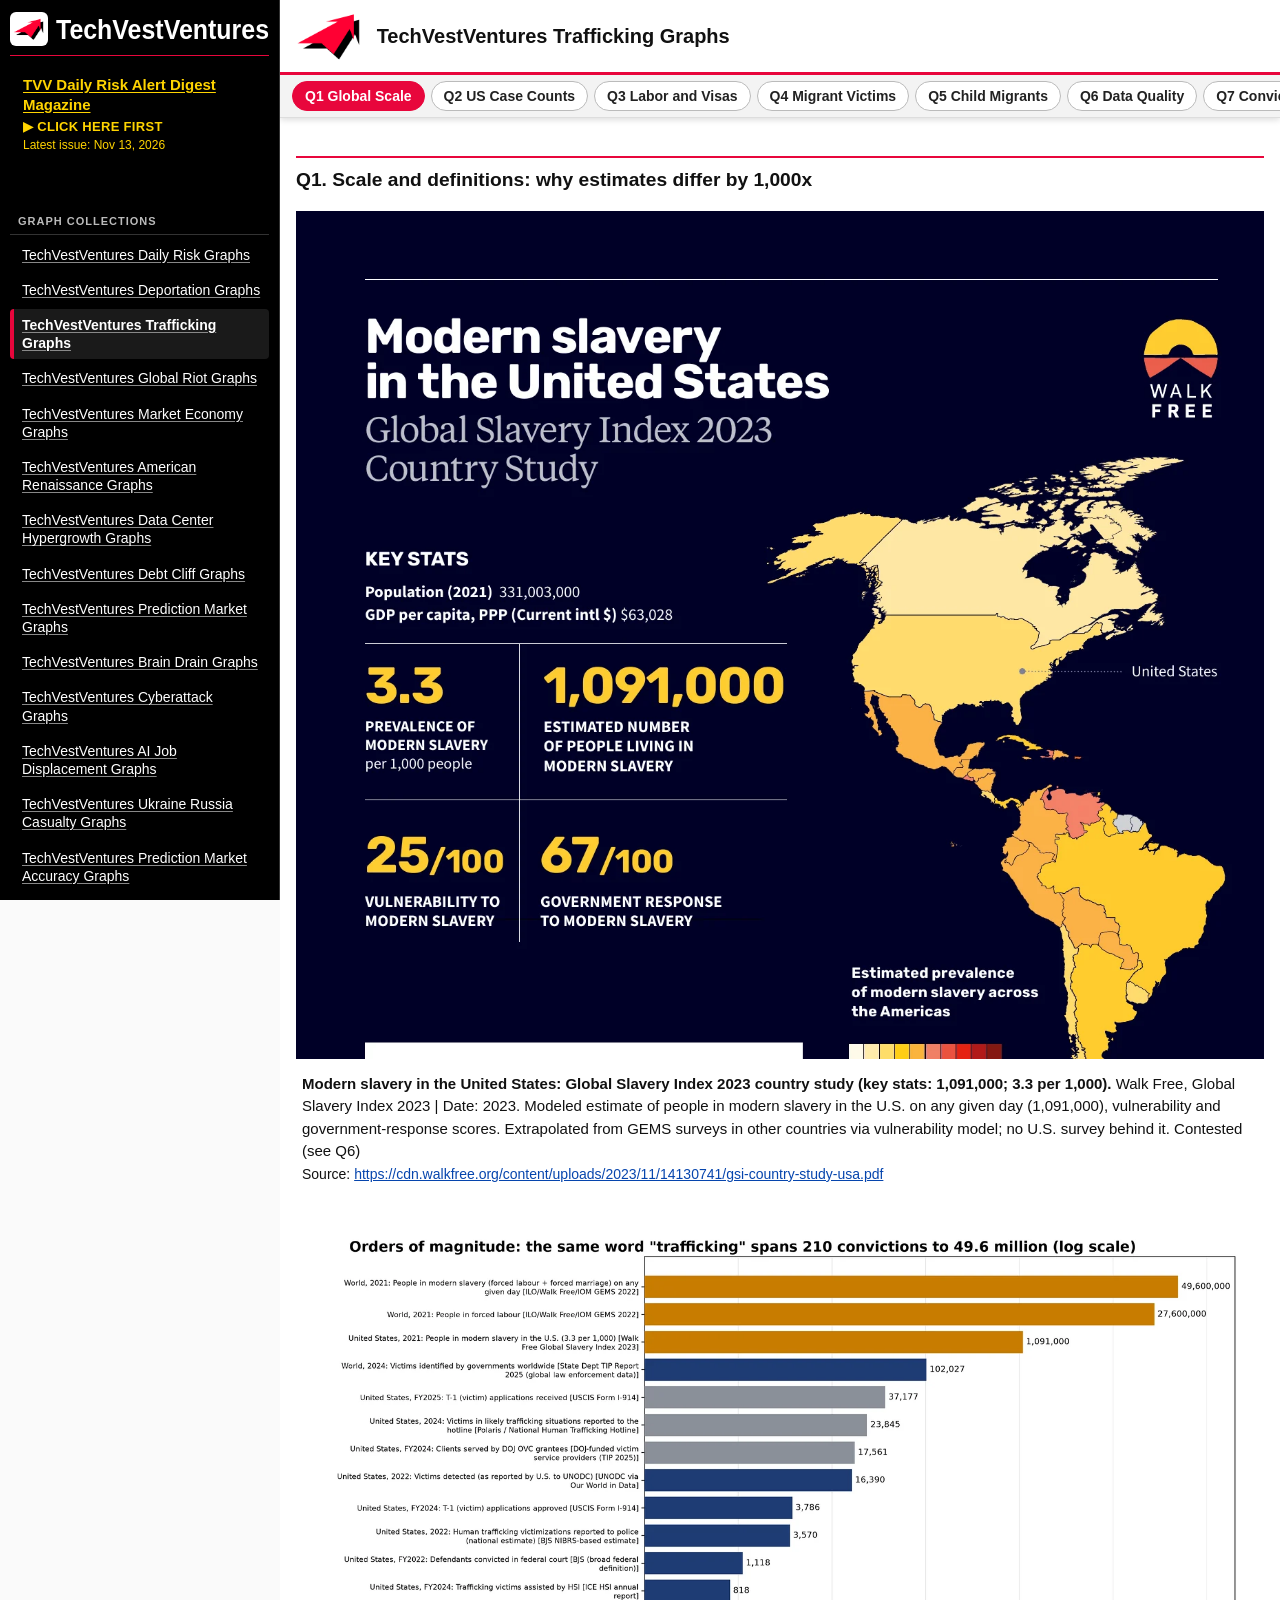
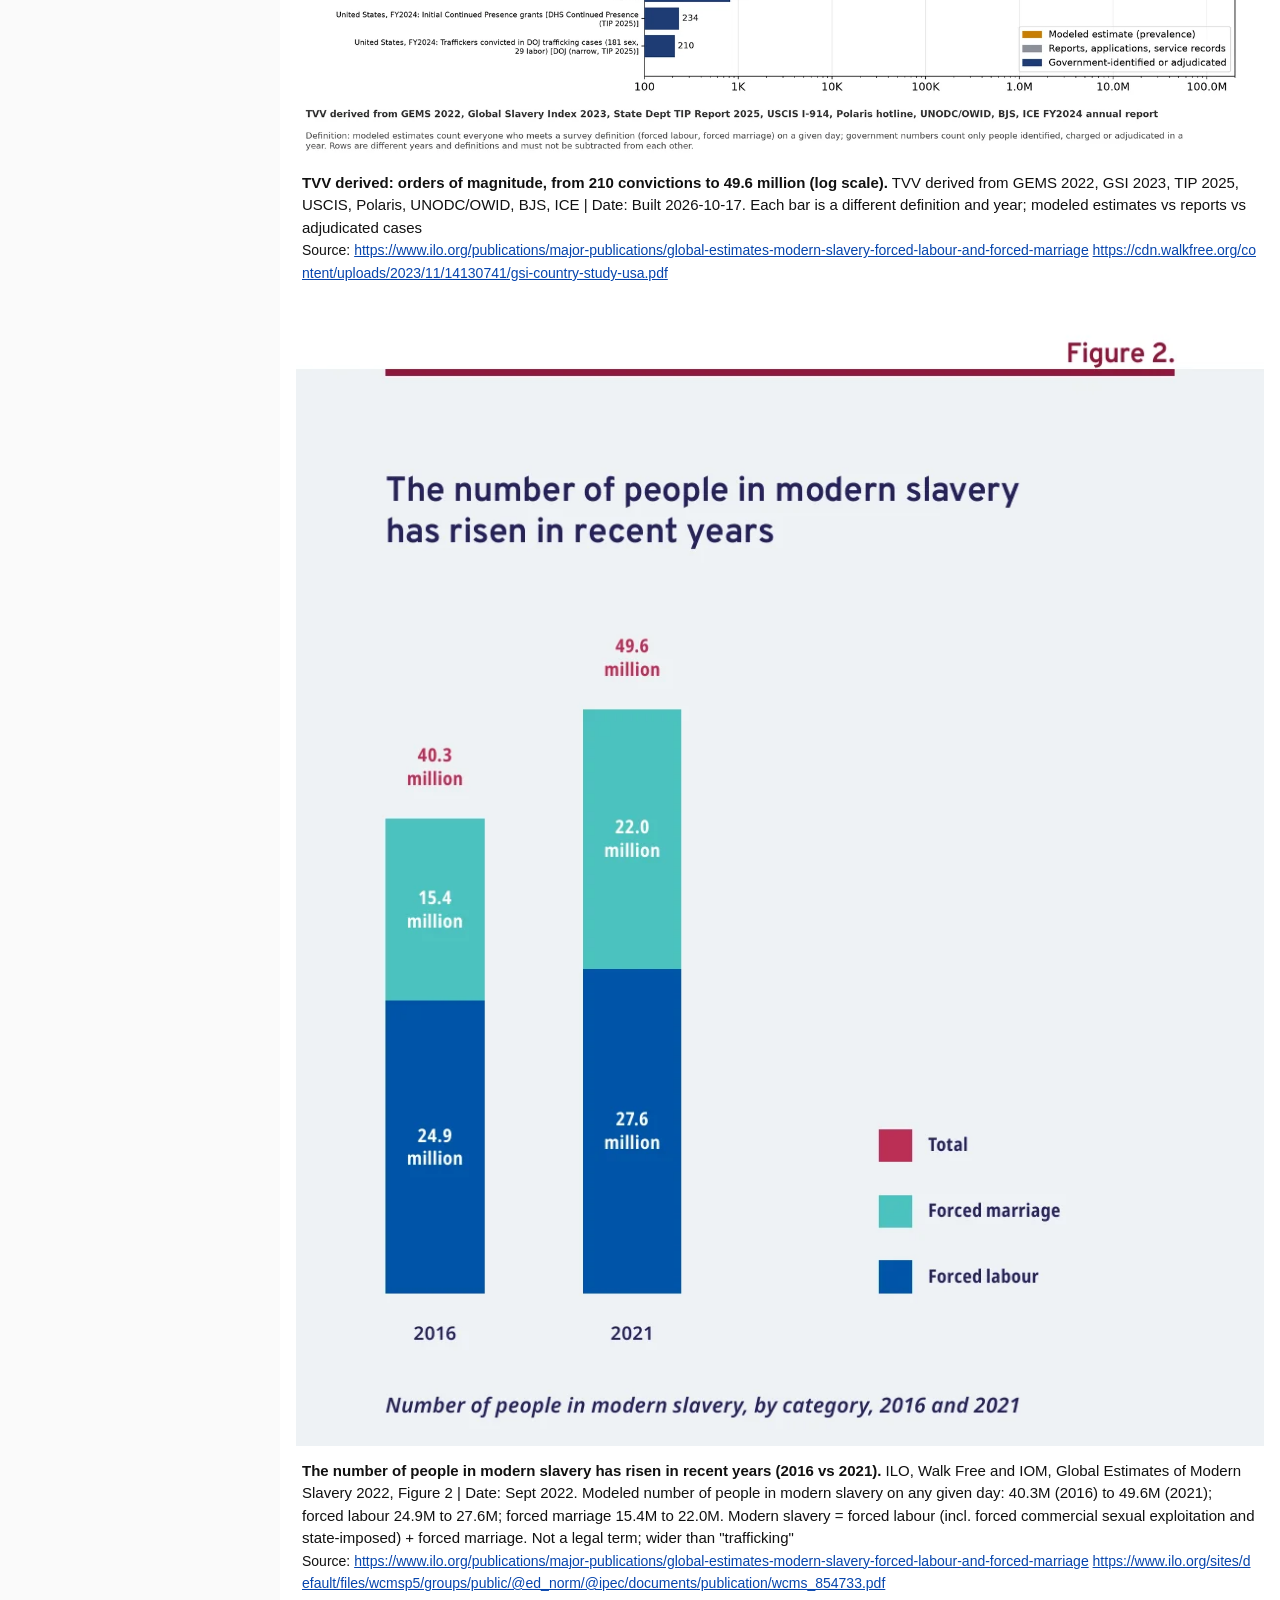
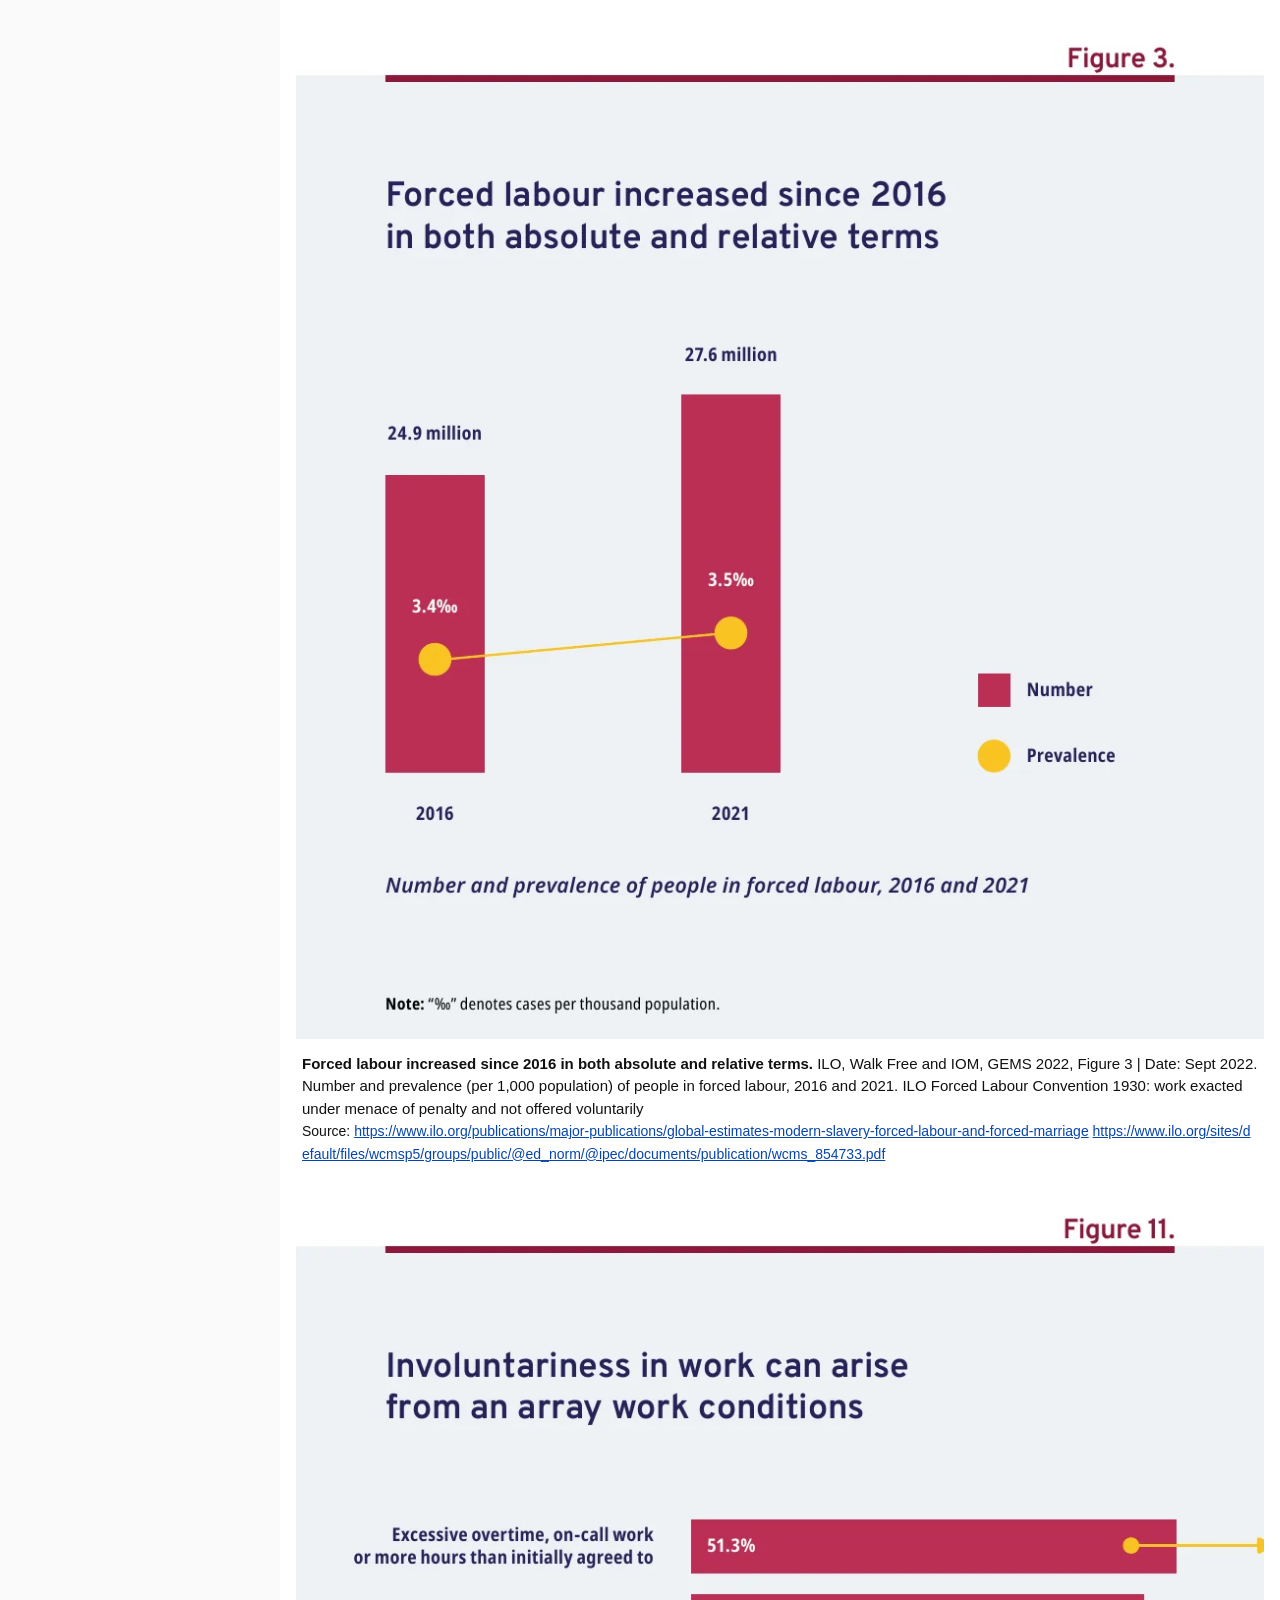
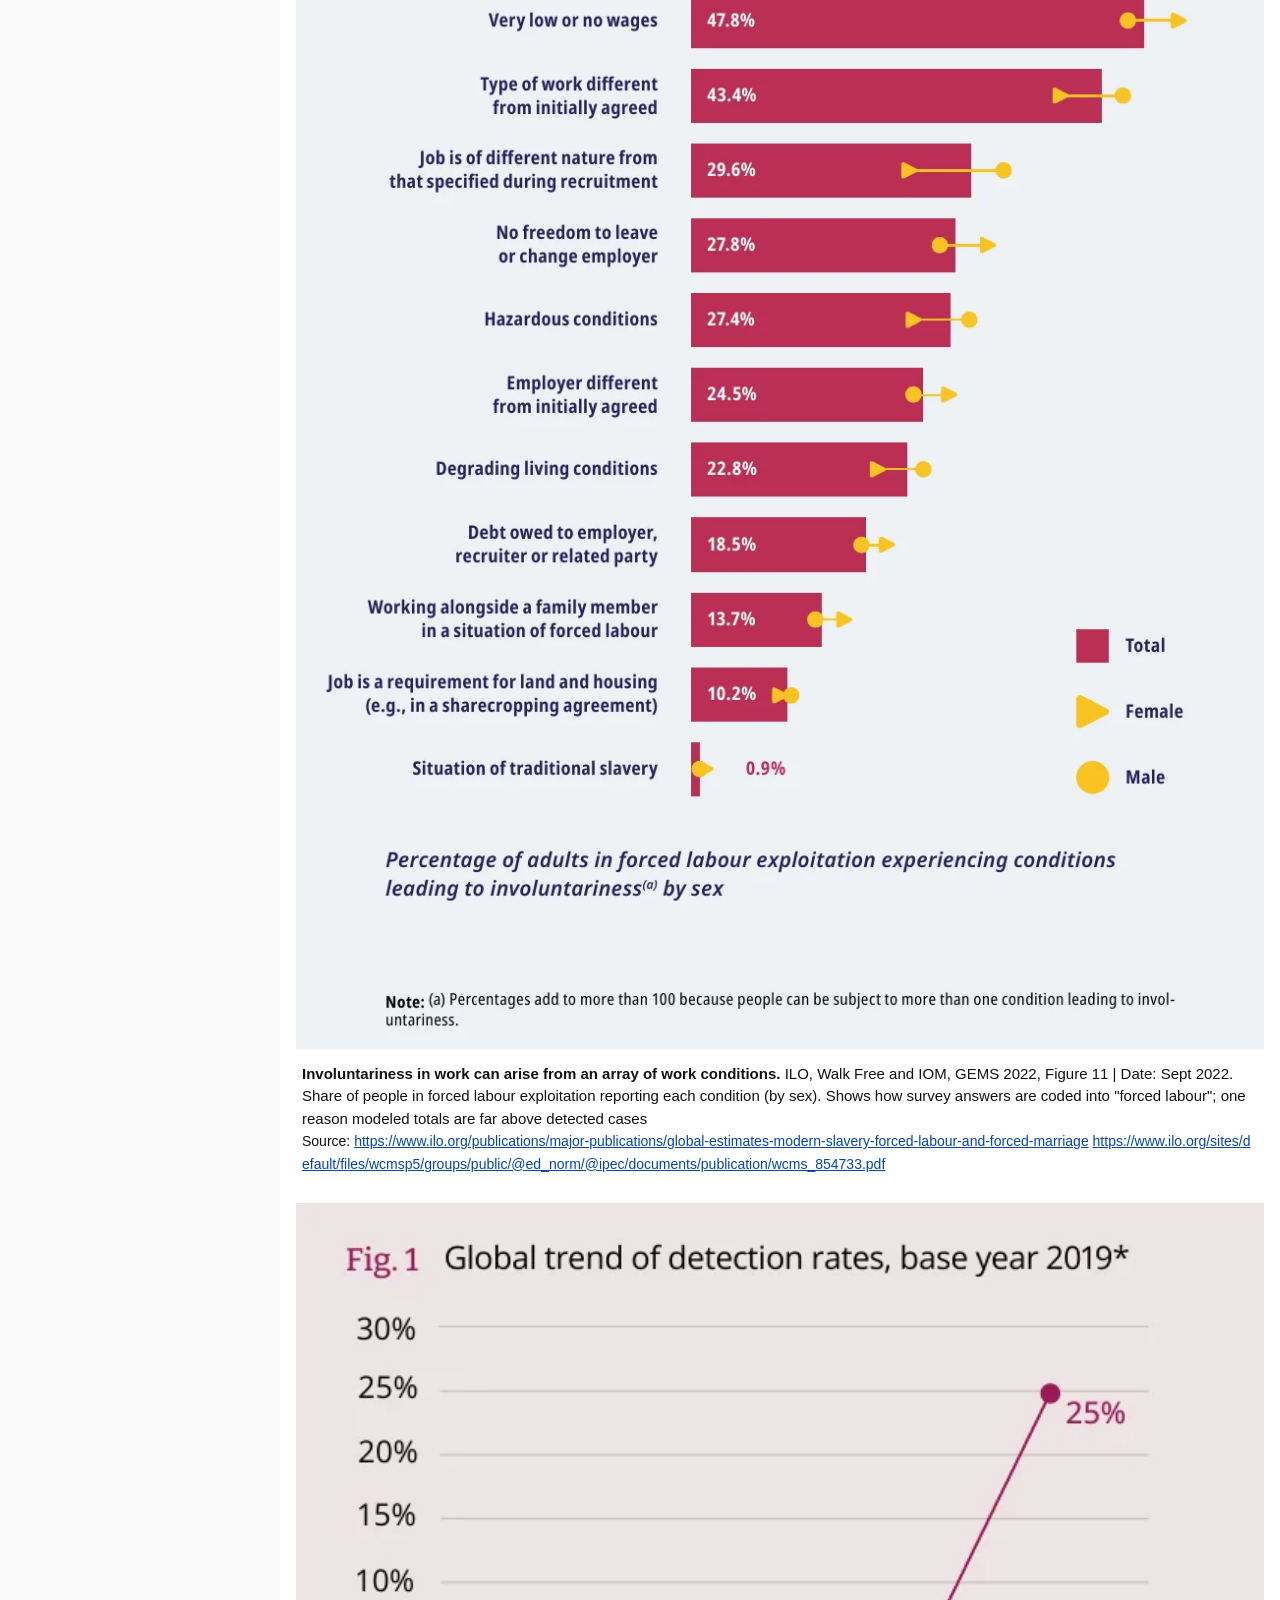
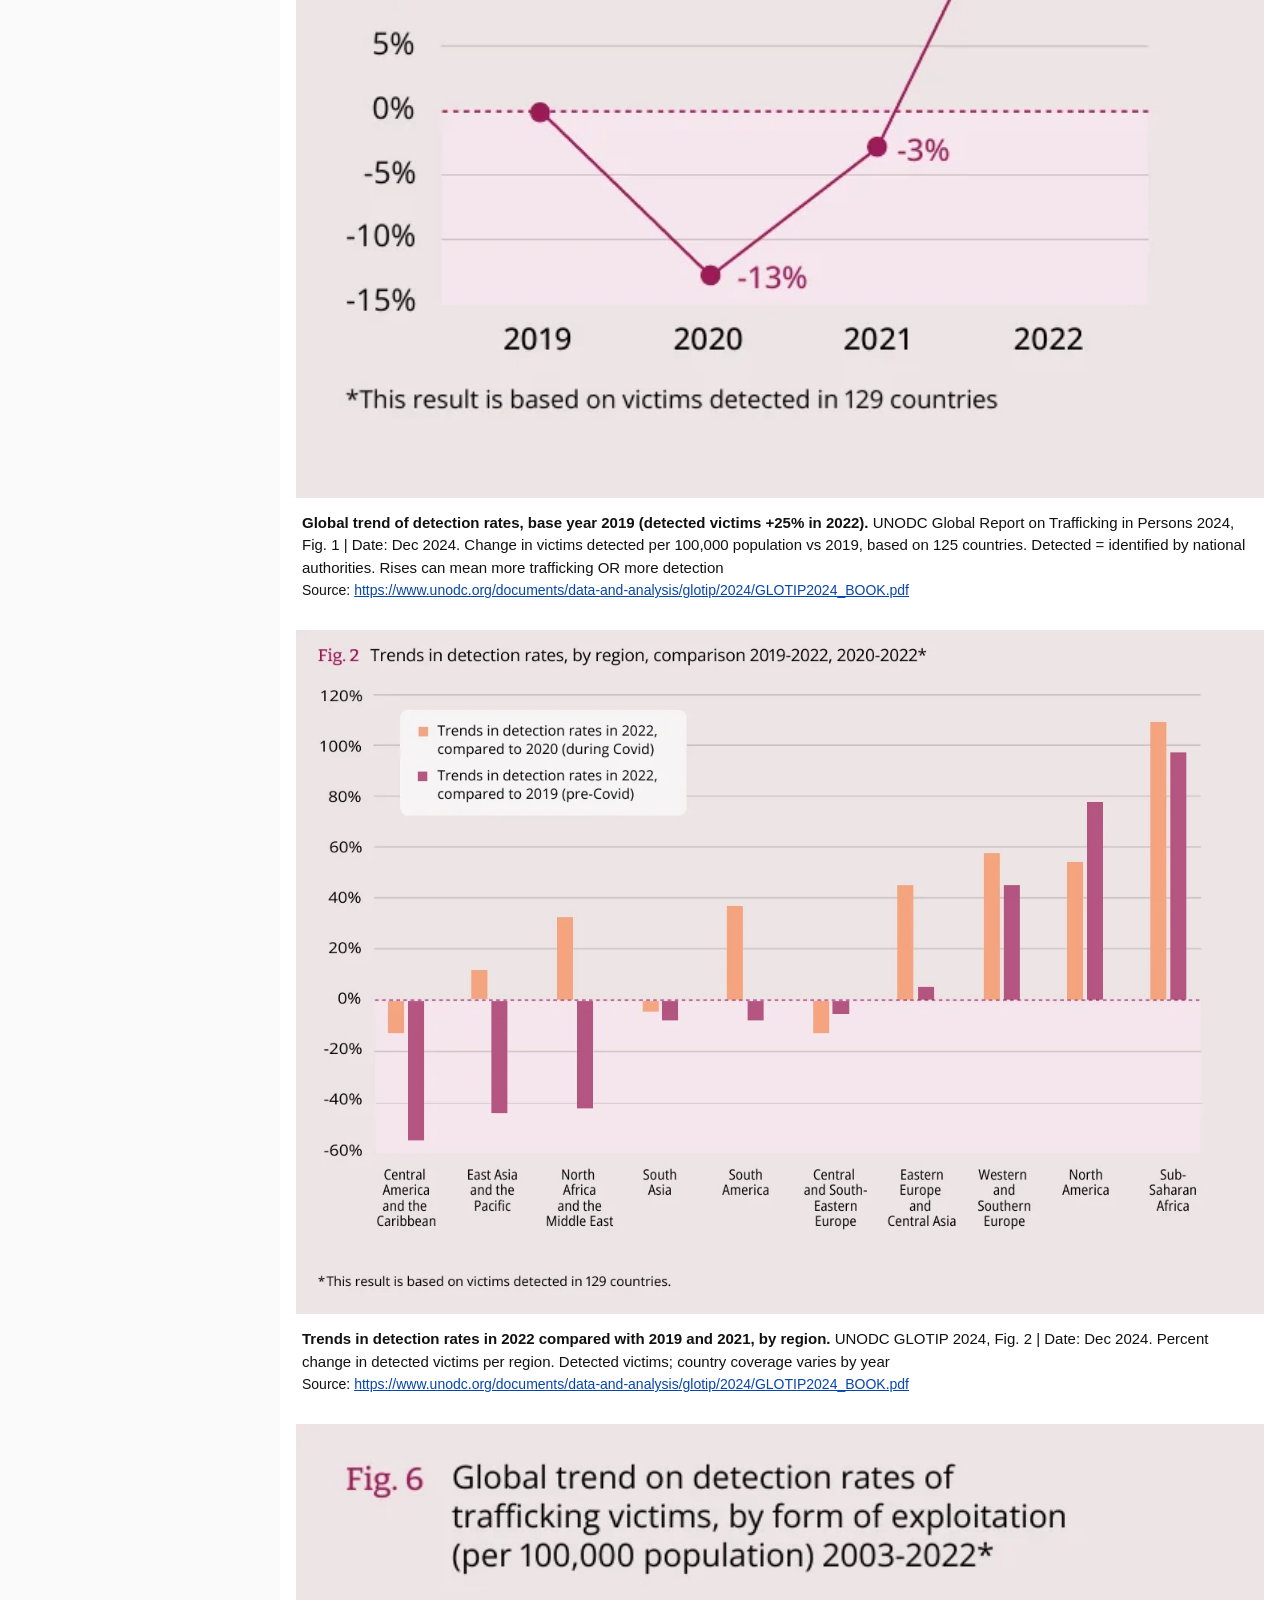
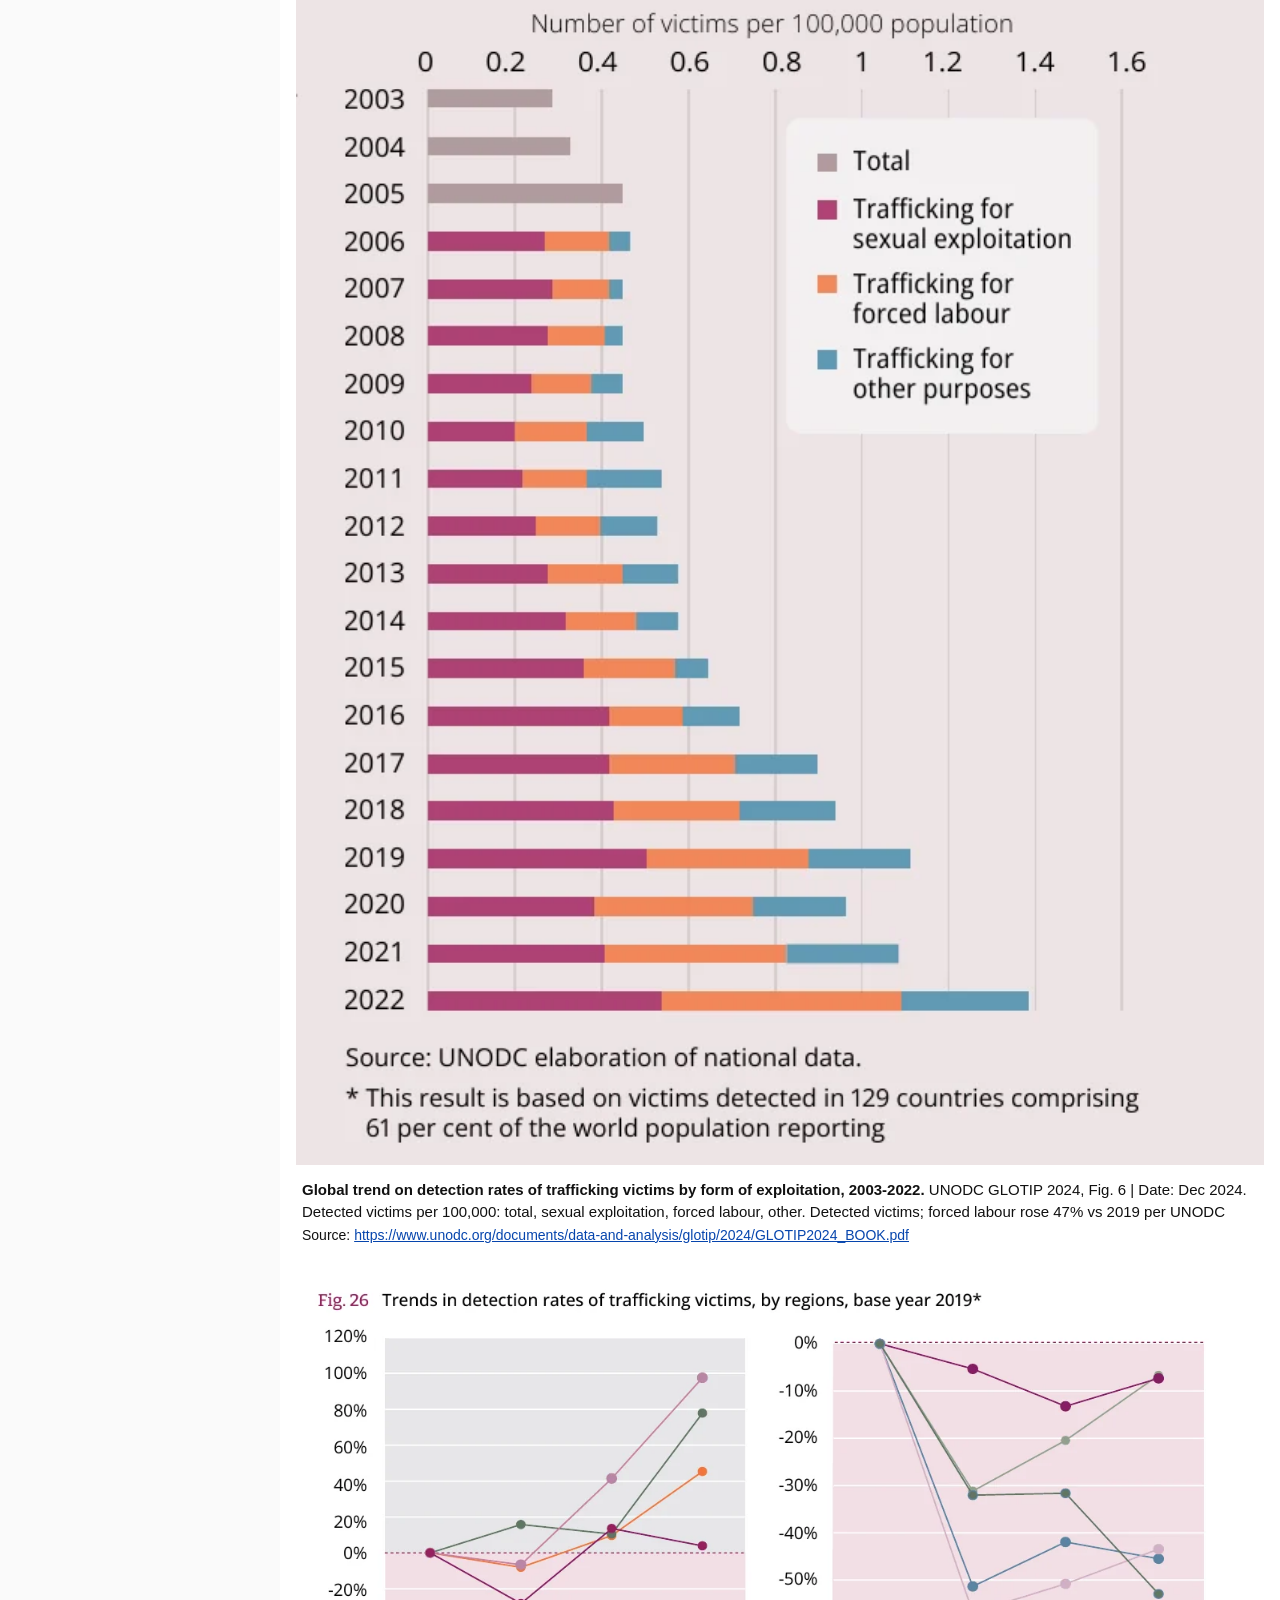
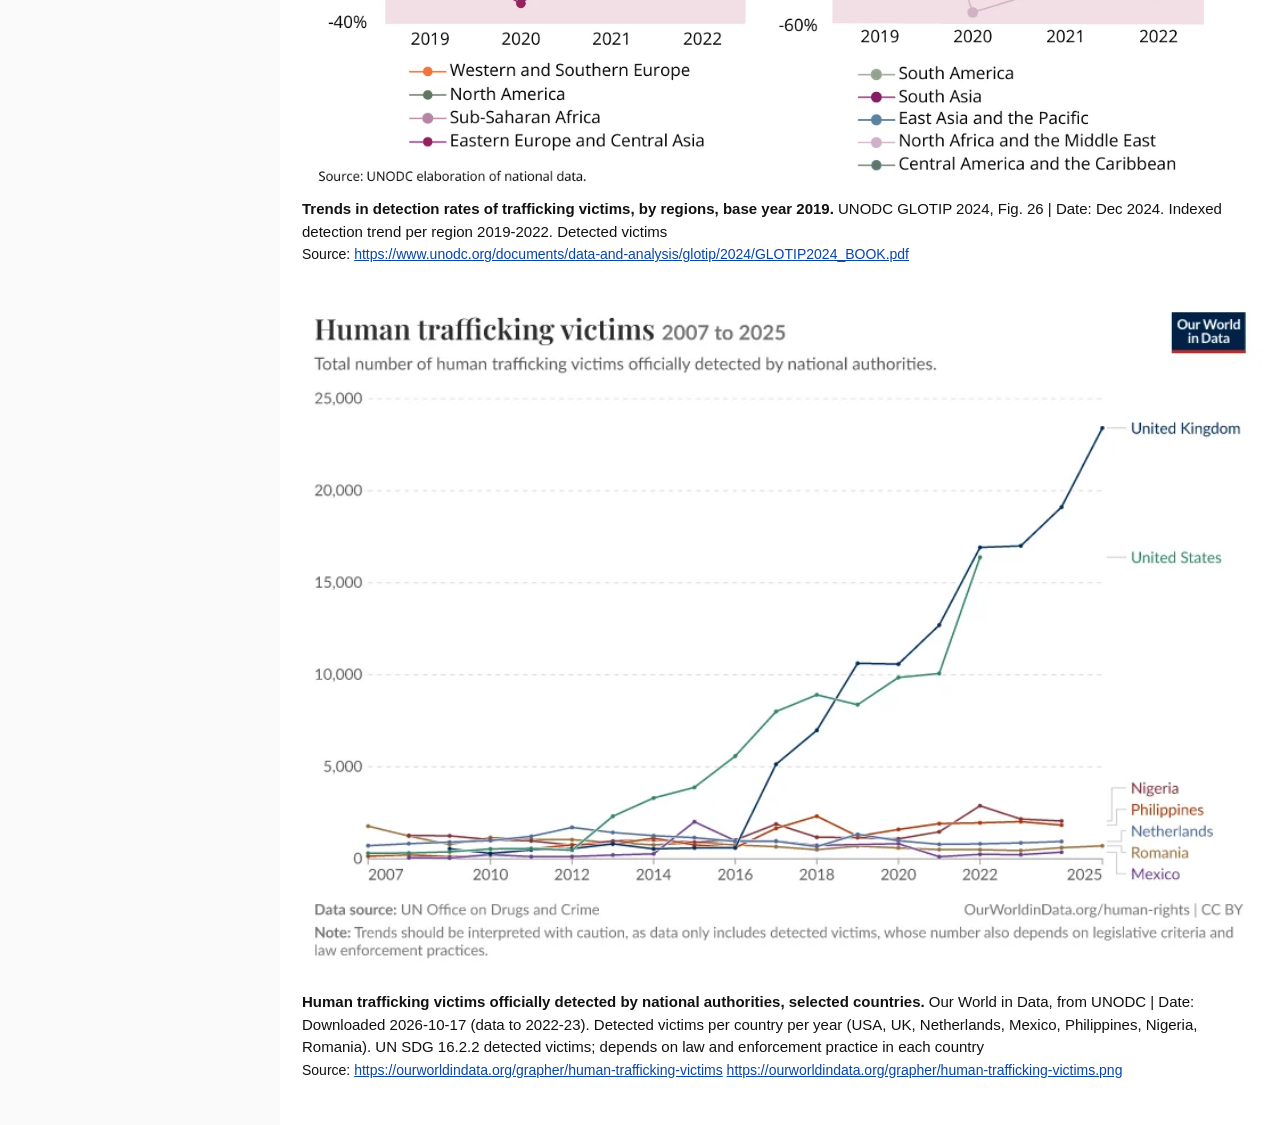
==== commit f96f897a: "Sidebar: rename button to Longevity Watch" ====
--- a/index.html
+++ b/index.html
@@ -1,4 +1,4 @@
-<!doctype html><html lang="en"><head><meta charset="utf-8"><meta name="viewport" content="width=device-width,initial-scale=1"><title>TechVestVentures Trafficking Graphs</title><link rel="icon" href="assets/favicon.svg" type="image/svg+xml"><link rel="icon" href="assets/favicon-32.png" sizes="32x32" type="image/png"><link rel="apple-touch-icon" href="assets/apple-touch-icon.png"><link rel="stylesheet" href="assets/style.css"></head><body><style id="tvvnav-lwd">#tvvnav .grp.teal{color:#2ee6c0;border-bottom-color:#0f5c4d}#tvvnav a.lwd{display:block;border:1px solid #2ee6c0;border-left:4px solid #2ee6c0;background:#04201a;color:#2ee6c0;font-weight:700;font-size:15px;text-decoration:none;padding:9px 9px 8px;margin:3px 0}#tvvnav a.lwd:hover,#tvvnav a.lwd:focus{background:#0a3a30}#tvvnav a.lwd .t{text-decoration:underline;text-underline-offset:2px}#tvvnav a.lwd .cta{display:block;margin-top:5px;font-size:13px;text-transform:uppercase;letter-spacing:.3px}#tvvnav a.lwd .sub{display:block;font-size:12px;font-weight:400;margin-top:2px;color:#9ff0de}#tvvnav a.lwd.cur{background:#2ee6c0;color:#000;border-left-color:#e8063c}#tvvnav a.lwd.cur .sub{color:#000}</style><nav id="tvvnav" aria-label="TechVestVentures sites"><details open><summary><span class="mark"><img src="[data-uri]" alt="TechVest logo"></span><svg class="word" viewBox="0 0 214 32" preserveAspectRatio="xMinYMid meet" role="img" aria-label="TechVestVentures"><text x="0" y="26" textLength="214" lengthAdjust="spacingAndGlyphs" font-family="Arial,Helvetica,sans-serif" font-weight="700" font-size="28" fill="#fff">TechVestVentures</text></svg></summary><a class="mag" href="https://atlantean2.github.io/tvv-daily-risk-alert-digest/"><span class="t">TVV Daily Risk Alert Digest Magazine</span><span class="cta">&#9654; click here first</span><span class="sub">Latest issue: Nov 13, 2026</span></a><div class="sp2" aria-hidden="true"></div><div class="grp">Graph Collections</div><a href="https://atlantean2.github.io/tvv-daily-risk-graphs/">TechVestVentures Daily Risk Graphs</a><a href="https://atlantean2.github.io/tvv-deportation-graphs/">TechVestVentures Deportation Graphs</a><a class="cur" href="https://atlantean2.github.io/tvv-trafficking-graphs/" aria-current="page">TechVestVentures Trafficking Graphs</a><a href="https://atlantean2.github.io/tvv-global-riot-graphs/">TechVestVentures Global Riot Graphs</a><a href="https://atlantean2.github.io/tvv-market-economy-graphs/">TechVestVentures Market Economy Graphs</a><a href="https://atlantean2.github.io/tvv-american-renaissance-graphs/">TechVestVentures American Renaissance Graphs</a><a href="https://atlantean2.github.io/tvv-data-center-hypergrowth-graphs/">TechVestVentures Data Center Hypergrowth Graphs</a><a href="https://atlantean2.github.io/tvv-debt-cliff-graphs/">TechVestVentures Debt Cliff Graphs</a><a href="https://atlantean2.github.io/tvv-prediction-market-graphs/">TechVestVentures Prediction Market Graphs</a><a href="https://atlantean2.github.io/tvv-brain-drain-graphs/">TechVestVentures Brain Drain Graphs</a><a href="https://atlantean2.github.io/tvv-cyberattack-graphs/">TechVestVentures Cyberattack Graphs</a><a href="https://atlantean2.github.io/tvv-ai-job-displacement-graphs/">TechVestVentures AI Job Displacement Graphs</a><a href="https://atlantean2.github.io/tvv-ukraine-russia-casualty-graphs/">TechVestVentures Ukraine Russia Casualty Graphs</a><a href="https://atlantean2.github.io/tvv-prediction-market-accuracy-graphs/">TechVestVentures Prediction Market Accuracy Graphs</a><a href="https://atlantean2.github.io/tvv-longevity-health-graphs/">TechVestVentures Longevity Health Graphs</a><div class="sp5" aria-hidden="true"></div><div class="grp gold">Essays</div><a class="ess" href="https://atlantean2.github.io/tvv-daily-risk-alert-digest/essays/ai-job-displacement.html">AI Job Displacement</a><a class="ess" href="https://atlantean2.github.io/tvv-daily-risk-alert-digest/essays/prediction-markets.html">Prediction Markets</a><a class="ess" href="https://atlantean2.github.io/tvv-daily-risk-alert-digest/essays/ukraine-russia-casualty-claims.html">Ukraine vs Russia: Casualty Claims</a><div class="sp5" aria-hidden="true"></div><div class="grp teal">Longevity Watcher</div><a class="lwd" href="https://atlantean2.github.io/tvv-longevity-watcher-digest/"><span class="t">Longevity Watcher Digest</span><span class="cta">&#9654; weekly digest</span><span class="sub">New issue every Friday</span></a></details></nav><script>(function(){var d=document.querySelector('#tvvnav details');function f(){if(innerWidth>900)d.open=true}f();addEventListener('resize',f)})()</script><div id="top"><header><img src="assets/logo.png" alt="TVV logo"><h1>TechVestVentures Trafficking Graphs</h1></header><nav id="tabs" role="tablist" aria-label="Sections"><button role="tab" data-d="Q1" aria-selected="false">Q1 Global Scale</button><button role="tab" data-d="Q2" aria-selected="false">Q2 US Case Counts</button><button role="tab" data-d="Q3" aria-selected="false">Q3 Labor and Visas</button><button role="tab" data-d="Q4" aria-selected="false">Q4 Migrant Victims</button><button role="tab" data-d="Q5" aria-selected="false">Q5 Child Migrants</button><button role="tab" data-d="Q6" aria-selected="false">Q6 Data Quality</button><button role="tab" data-d="Q7" aria-selected="false">Q7 Conviction Gap</button><button role="tab" data-d="Q8" aria-selected="false">Q8 Victims by Region</button><button role="tab" data-d="Q9" aria-selected="false">Q9 EU Victims</button><button role="tab" data-d="Q10" aria-selected="false">Q10 UK NRM</button><button role="tab" data-d="sources" aria-selected="false">Sources</button></nav></div><main id="content"></main><script>const tabs=[...document.querySelectorAll('#tabs button')],m=document.getElementById('content'),ds=tabs.map(t=>t.dataset.d);
+<!doctype html><html lang="en"><head><meta charset="utf-8"><meta name="viewport" content="width=device-width,initial-scale=1"><title>TechVestVentures Trafficking Graphs</title><link rel="icon" href="assets/favicon.svg" type="image/svg+xml"><link rel="icon" href="assets/favicon-32.png" sizes="32x32" type="image/png"><link rel="apple-touch-icon" href="assets/apple-touch-icon.png"><link rel="stylesheet" href="assets/style.css"></head><body><nav id="tvvnav" aria-label="TechVestVentures sites"><details open><summary><span class="mark"><img src="[data-uri]" alt="TechVest logo"></span><svg class="word" viewBox="0 0 214 32" preserveAspectRatio="xMinYMid meet" role="img" aria-label="TechVestVentures"><text x="0" y="26" textLength="214" lengthAdjust="spacingAndGlyphs" font-family="Arial,Helvetica,sans-serif" font-weight="700" font-size="28" fill="#fff">TechVestVentures</text></svg></summary><a class="mag" href="https://atlantean2.github.io/tvv-daily-risk-alert-digest/"><span class="t">TVV Daily Risk Alert Digest Magazine</span><span class="cta">&#9654; click here first</span><span class="sub">Latest issue: Nov 13, 2026</span></a><div class="sp2" aria-hidden="true"></div><div class="grp">Graph Collections</div><a href="https://atlantean2.github.io/tvv-daily-risk-graphs/">TechVestVentures Daily Risk Graphs</a><a href="https://atlantean2.github.io/tvv-deportation-graphs/">TechVestVentures Deportation Graphs</a><a class="cur" href="https://atlantean2.github.io/tvv-trafficking-graphs/" aria-current="page">TechVestVentures Trafficking Graphs</a><a href="https://atlantean2.github.io/tvv-global-riot-graphs/">TechVestVentures Global Riot Graphs</a><a href="https://atlantean2.github.io/tvv-market-economy-graphs/">TechVestVentures Market Economy Graphs</a><a href="https://atlantean2.github.io/tvv-american-renaissance-graphs/">TechVestVentures American Renaissance Graphs</a><a href="https://atlantean2.github.io/tvv-data-center-hypergrowth-graphs/">TechVestVentures Data Center Hypergrowth Graphs</a><a href="https://atlantean2.github.io/tvv-debt-cliff-graphs/">TechVestVentures Debt Cliff Graphs</a><a href="https://atlantean2.github.io/tvv-prediction-market-graphs/">TechVestVentures Prediction Market Graphs</a><a href="https://atlantean2.github.io/tvv-brain-drain-graphs/">TechVestVentures Brain Drain Graphs</a><a href="https://atlantean2.github.io/tvv-cyberattack-graphs/">TechVestVentures Cyberattack Graphs</a><a href="https://atlantean2.github.io/tvv-ai-job-displacement-graphs/">TechVestVentures AI Job Displacement Graphs</a><a href="https://atlantean2.github.io/tvv-ukraine-russia-casualty-graphs/">TechVestVentures Ukraine Russia Casualty Graphs</a><a href="https://atlantean2.github.io/tvv-prediction-market-accuracy-graphs/">TechVestVentures Prediction Market Accuracy Graphs</a><a href="https://atlantean2.github.io/tvv-longevity-health-graphs/">TechVestVentures Longevity Health Graphs</a><div class="sp5" aria-hidden="true"></div><div class="grp gold">Essays</div><a class="ess" href="https://atlantean2.github.io/tvv-daily-risk-alert-digest/essays/ai-job-displacement.html">AI Job Displacement</a><a class="ess" href="https://atlantean2.github.io/tvv-daily-risk-alert-digest/essays/prediction-markets.html">Prediction Markets</a><a class="ess" href="https://atlantean2.github.io/tvv-daily-risk-alert-digest/essays/ukraine-russia-casualty-claims.html">Ukraine vs Russia: Casualty Claims</a><div class="sp5" aria-hidden="true"></div><div class="grp teal">Longevity Watch</div><a class="lwd" href="https://atlantean2.github.io/tvv-longevity-watcher-digest/"><span class="t">Longevity Watch</span><span class="cta">&#9654; weekly digest</span><span class="sub">New issue every Friday</span></a></details></nav><script>(function(){var d=document.querySelector('#tvvnav details');function f(){if(innerWidth>900)d.open=true}f();addEventListener('resize',f)})()</script><div id="top"><header><img src="assets/logo.png" alt="TVV logo"><h1>TechVestVentures Trafficking Graphs</h1></header><nav id="tabs" role="tablist" aria-label="Sections"><button role="tab" data-d="Q1" aria-selected="false">Q1 Global Scale</button><button role="tab" data-d="Q2" aria-selected="false">Q2 US Case Counts</button><button role="tab" data-d="Q3" aria-selected="false">Q3 Labor and Visas</button><button role="tab" data-d="Q4" aria-selected="false">Q4 Migrant Victims</button><button role="tab" data-d="Q5" aria-selected="false">Q5 Child Migrants</button><button role="tab" data-d="Q6" aria-selected="false">Q6 Data Quality</button><button role="tab" data-d="Q7" aria-selected="false">Q7 Conviction Gap</button><button role="tab" data-d="Q8" aria-selected="false">Q8 Victims by Region</button><button role="tab" data-d="Q9" aria-selected="false">Q9 EU Victims</button><button role="tab" data-d="Q10" aria-selected="false">Q10 UK NRM</button><button role="tab" data-d="Q11" aria-selected="false">Q11 Prosecutions</button><button role="tab" data-d="sources" aria-selected="false">Sources</button></nav></div><main id="content"></main><script>const tabs=[...document.querySelectorAll('#tabs button')],m=document.getElementById('content'),ds=tabs.map(t=>t.dataset.d);
 async function show(d){if(!ds.includes(d))d=ds[0];tabs.forEach(t=>t.setAttribute('aria-selected',t.dataset.d==d));
 document.querySelector(`#tabs [data-d="${d}"]`).scrollIntoView({inline:'nearest',block:'nearest'});
 m.innerHTML='<p>Loading…</p>';try{const r=await fetch('issues/'+d+'.html',{cache:'no-cache'});const doc=new DOMParser().parseFromString(await r.text(),'text/html');
--- a/assets/style.css
+++ b/assets/style.css
@@ -8,6 +8,11 @@
 main{max-width:1040px;margin:0 auto;padding:16px;background:#fff}
 main img{width:100%;max-width:1000px;height:auto;display:block;margin:14px auto}
 a{color:#0645ad;text-decoration:underline}h2{border-top:2px solid #e8063c;padding-top:8px;margin-top:22px;font-size:1.2rem;font-weight:700;scroll-margin-top:130px}
+h2.priority-summary{border-top:2px solid #C9A227;text-align:center;font-size:1.25rem;margin-top:28px}
+table.priority-summary{width:100%;border-collapse:collapse;margin:8px 0 20px;font-size:10.5pt}
+table.priority-summary th,table.priority-summary td{vertical-align:top;padding:2px 10px 2px 0;text-align:left;font-weight:400}
+table.priority-summary thead th{font-weight:700}
+table.priority-summary tbody th{font-weight:700;color:#B91C1C;white-space:nowrap;width:1.2in}
 main table{width:100%;border-collapse:collapse}main td{display:block;width:100%;padding:0}main td:empty{display:none}
 ul.items{margin-left:24px;padding-left:1.1em}
 .action-box{border:3px solid #e8063c;padding:10px 14px;margin:20px 0}a.risk-center{font-weight:700;color:#C00000}.rc-header{font-size:.9rem;color:#1a1a1a;border-bottom:2px solid #C9A227;padding-bottom:6px;margin:0 0 12px}ul.items li{margin:6px 0}
@@ -46,6 +51,14 @@
 #tvvnav a.ess{color:#ffd400;font-weight:700;text-decoration-color:#8a7300}
 #tvvnav a.ess:hover,#tvvnav a.ess:focus{background:#1a1a1a;text-decoration-color:#ffd400}
 #tvvnav a.ess.cur{background:#ffd400;color:#000;border-left-color:#e8063c;text-decoration:none}
+#tvvnav .grp.teal{color:#2ee6c0;border-bottom-color:#0f5c4d}
+#tvvnav a.lwd{display:block;border:1px solid #2ee6c0;border-left:4px solid #2ee6c0;background:#04201a;color:#2ee6c0;font-weight:700;font-size:15px;text-decoration:none;padding:9px 9px 8px;margin:3px 0}
+#tvvnav a.lwd:hover,#tvvnav a.lwd:focus{background:#0a3a30}
+#tvvnav a.lwd .t{text-decoration:underline;text-underline-offset:2px}
+#tvvnav a.lwd .cta{display:block;margin-top:5px;font-size:13px;text-transform:uppercase;letter-spacing:.3px}
+#tvvnav a.lwd .sub{display:block;font-size:12px;font-weight:400;margin-top:2px;color:#9ff0de}
+#tvvnav a.lwd.cur{background:#2ee6c0;color:#000;border-left-color:#e8063c}
+#tvvnav a.lwd.cur .sub{color:#000}
 body{padding-left:280px}
 @media(max-width:900px){body{padding-left:0}#tvvnav{position:static;width:auto;border-right:0;border-bottom:2px solid #e8063c;padding:8px 12px}
 #tvvnav summary{cursor:pointer;margin:0;border:0;padding:2px 0}#tvvnav .word{max-width:250px}
